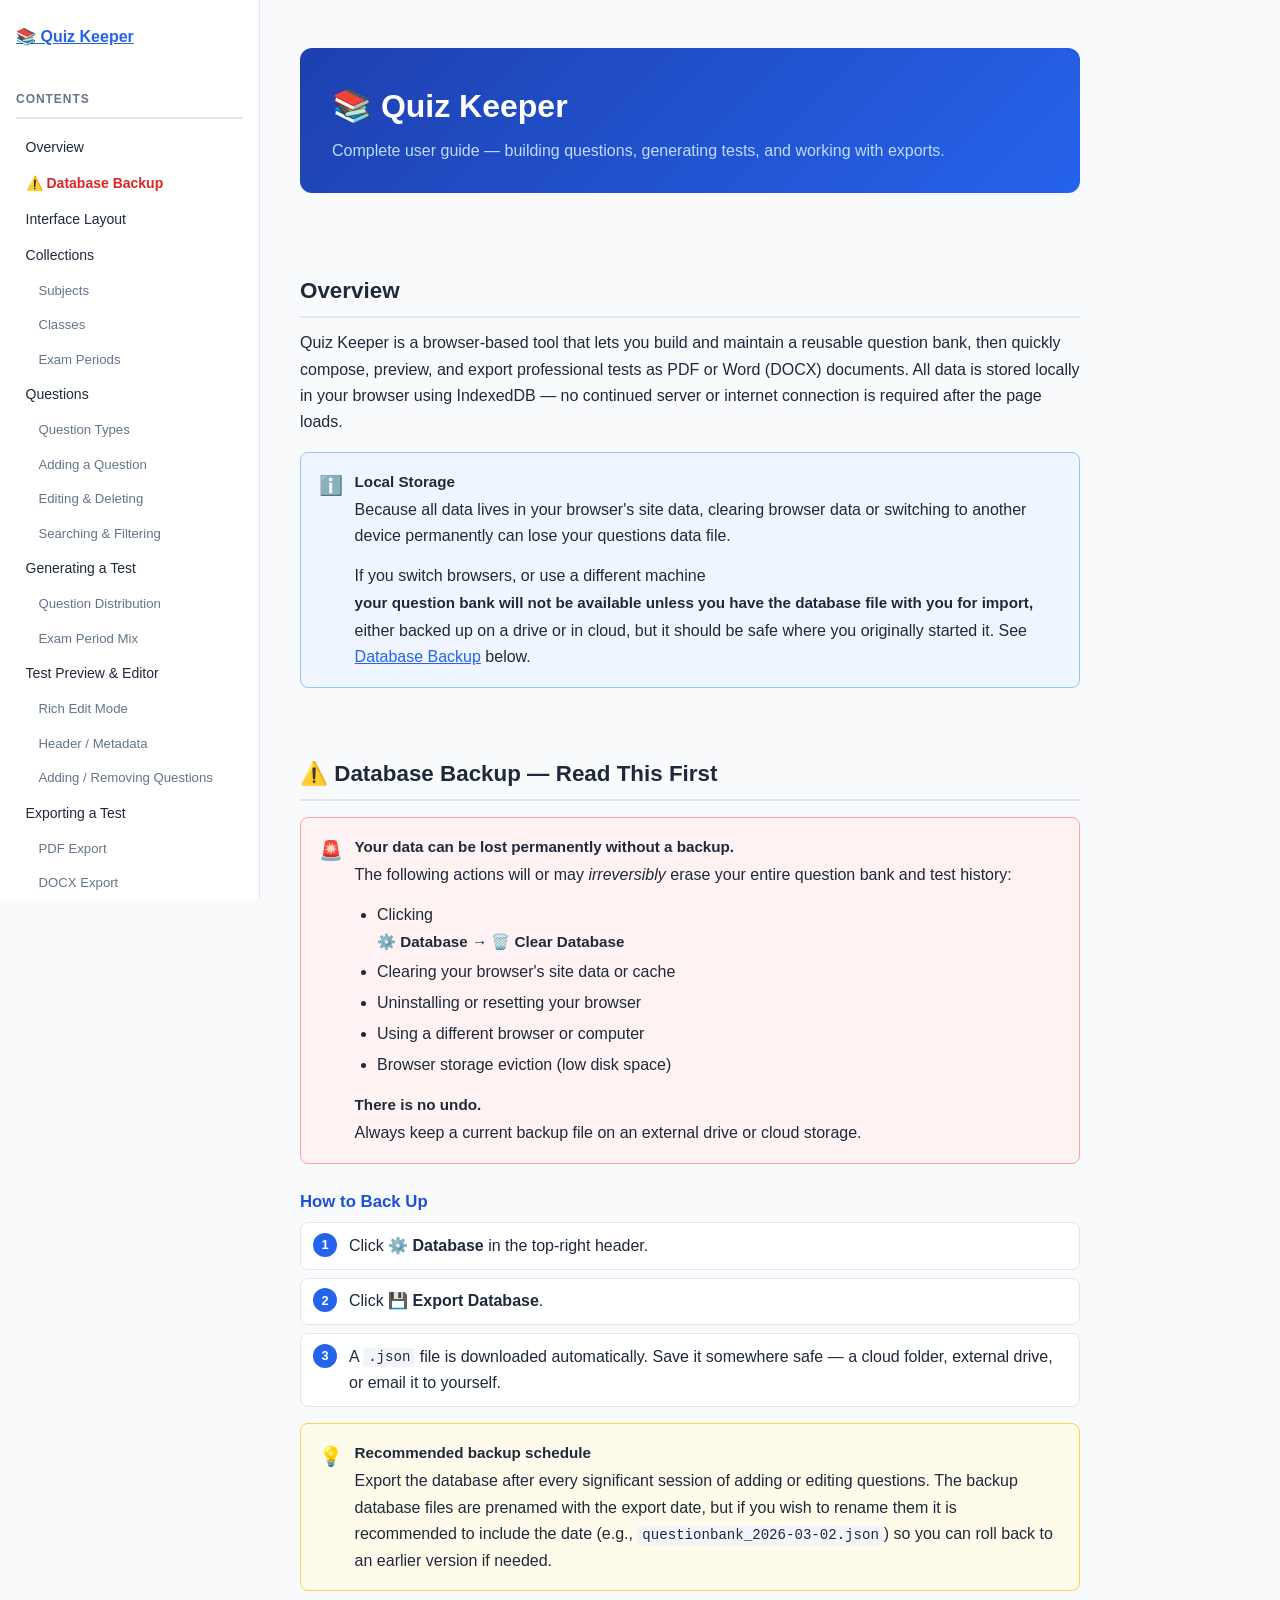
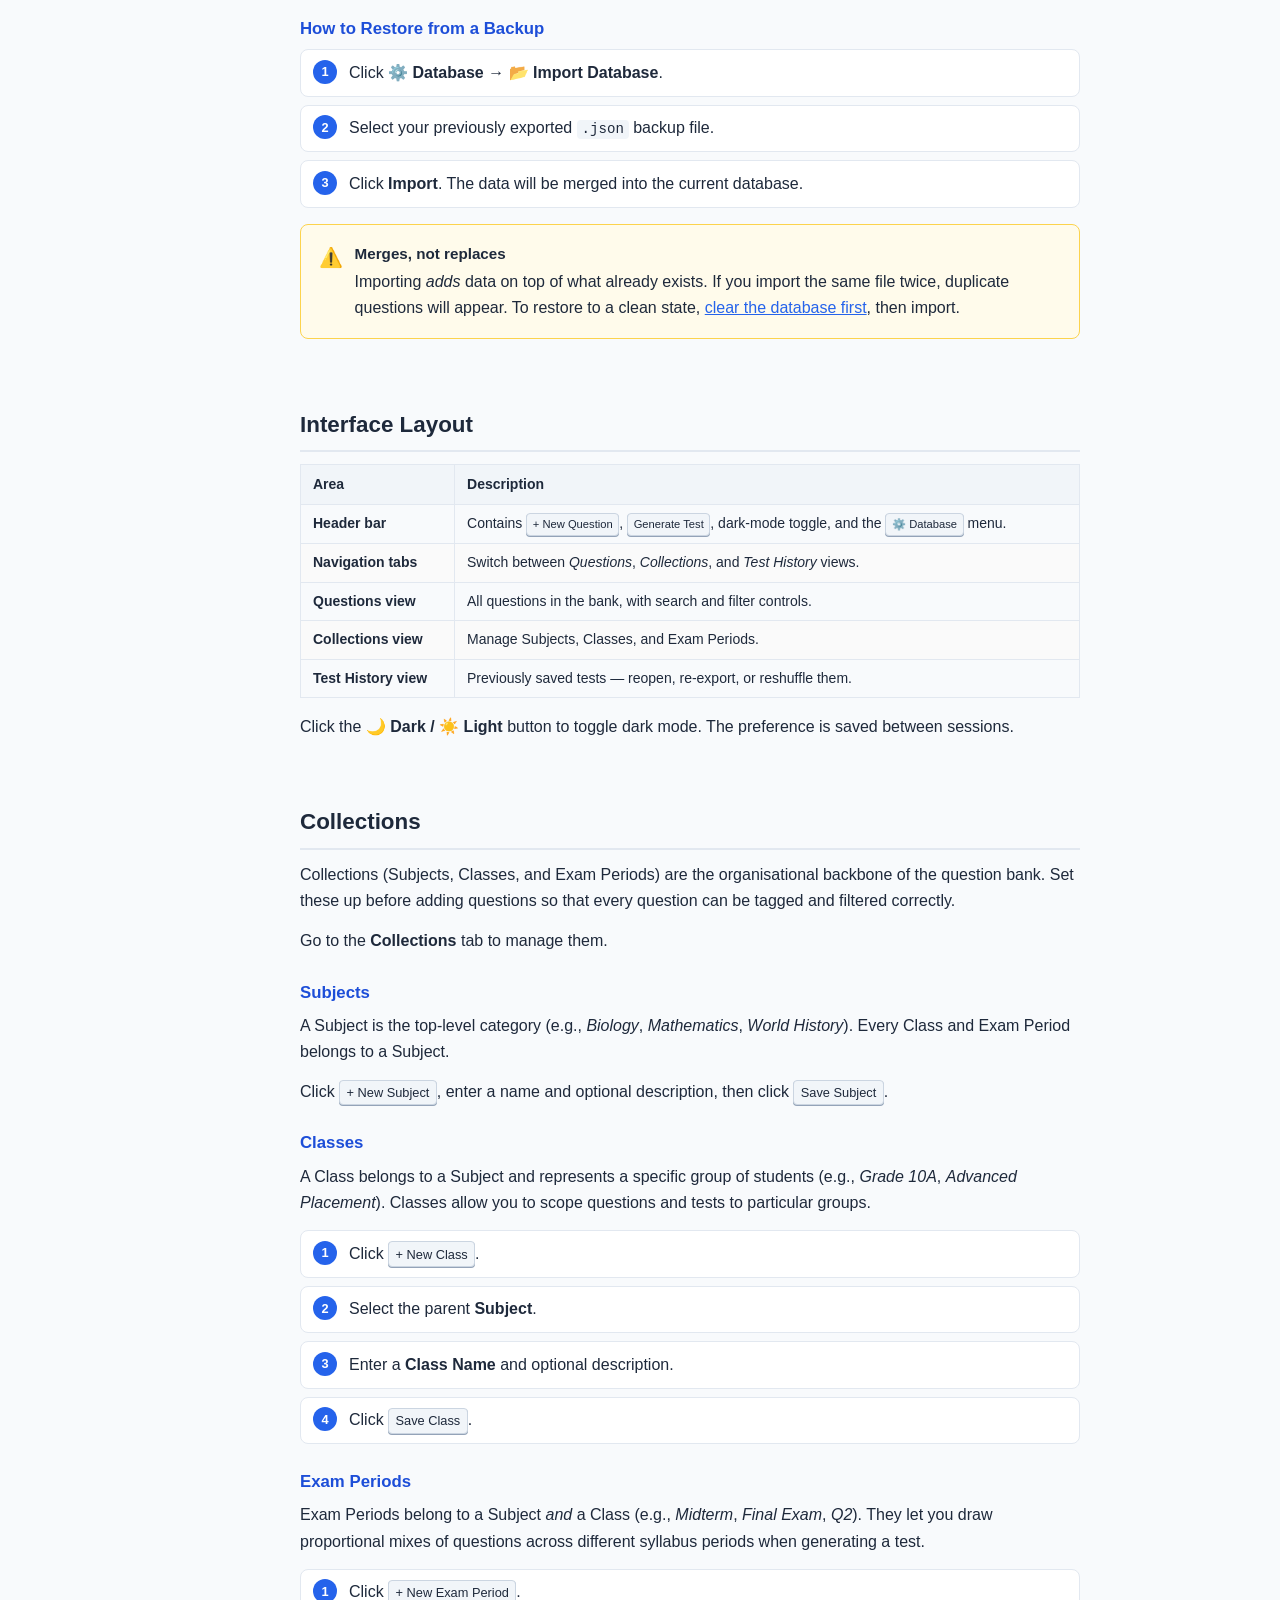
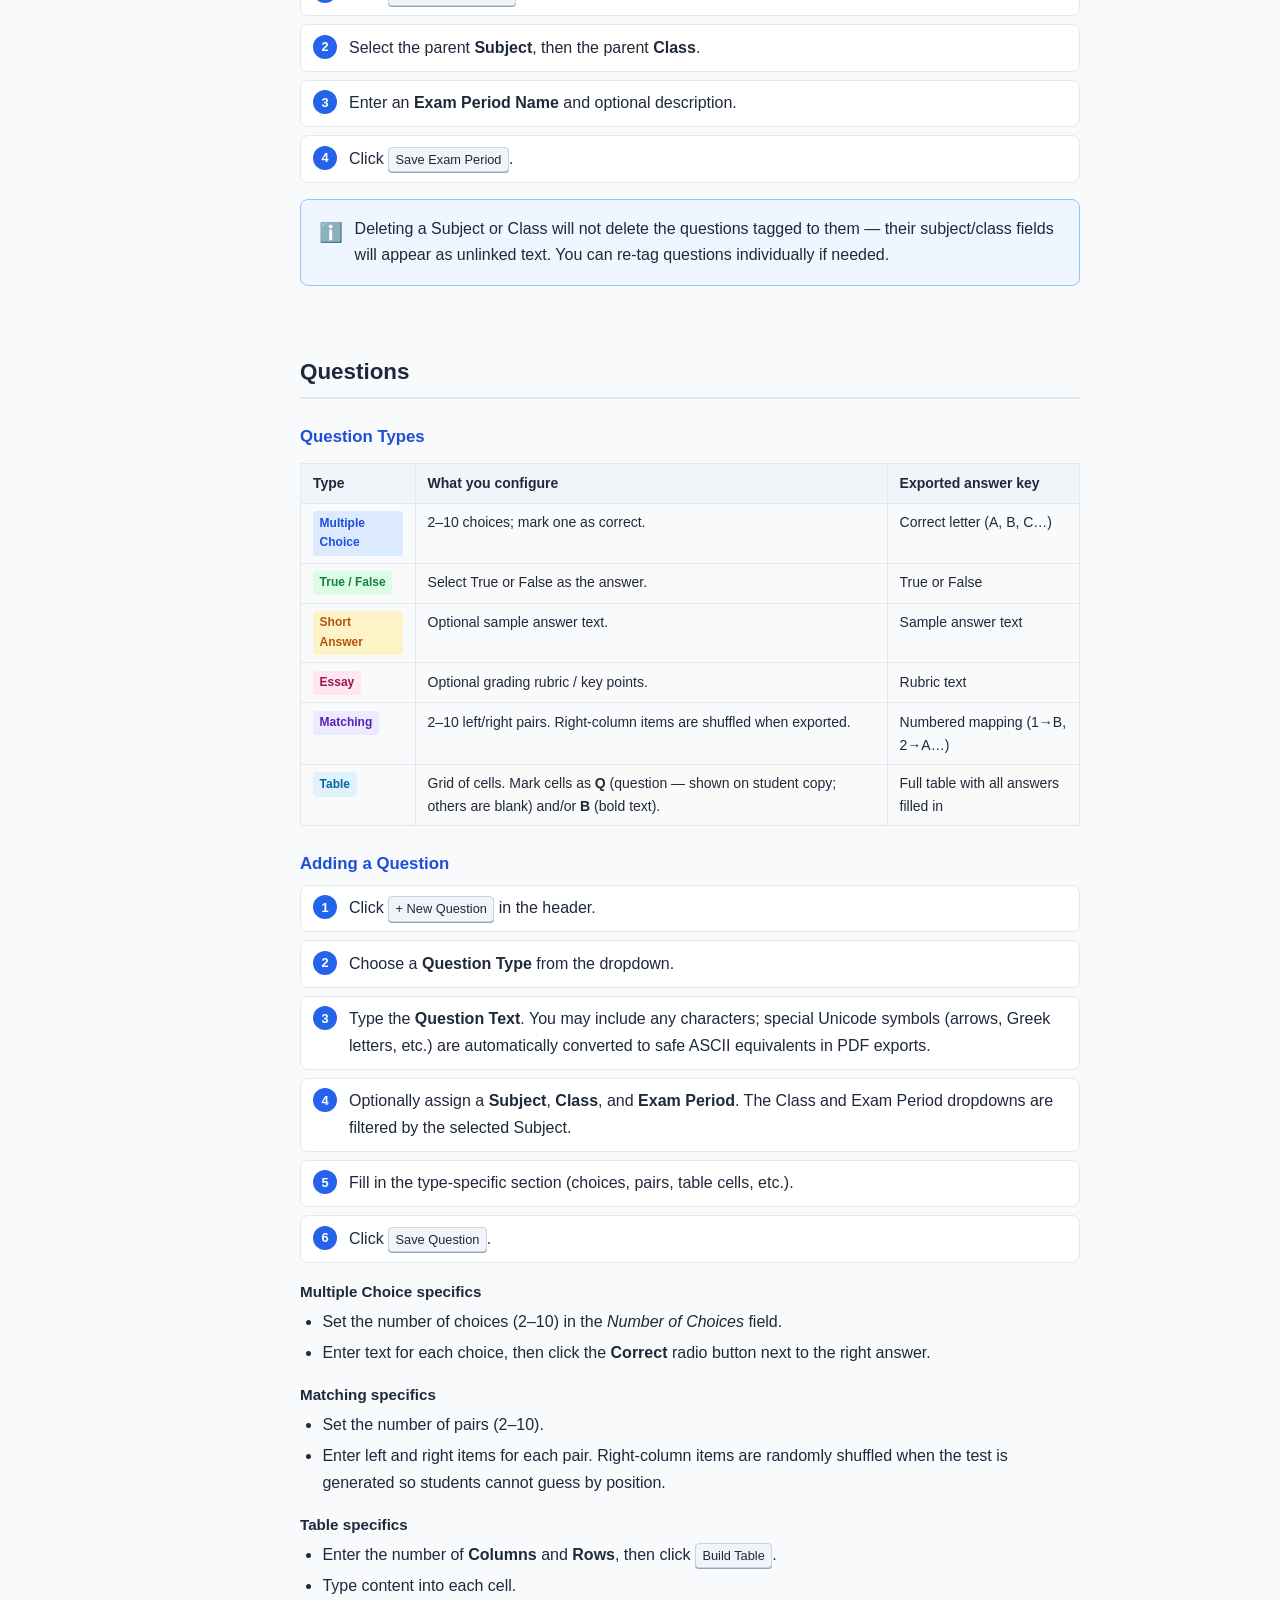
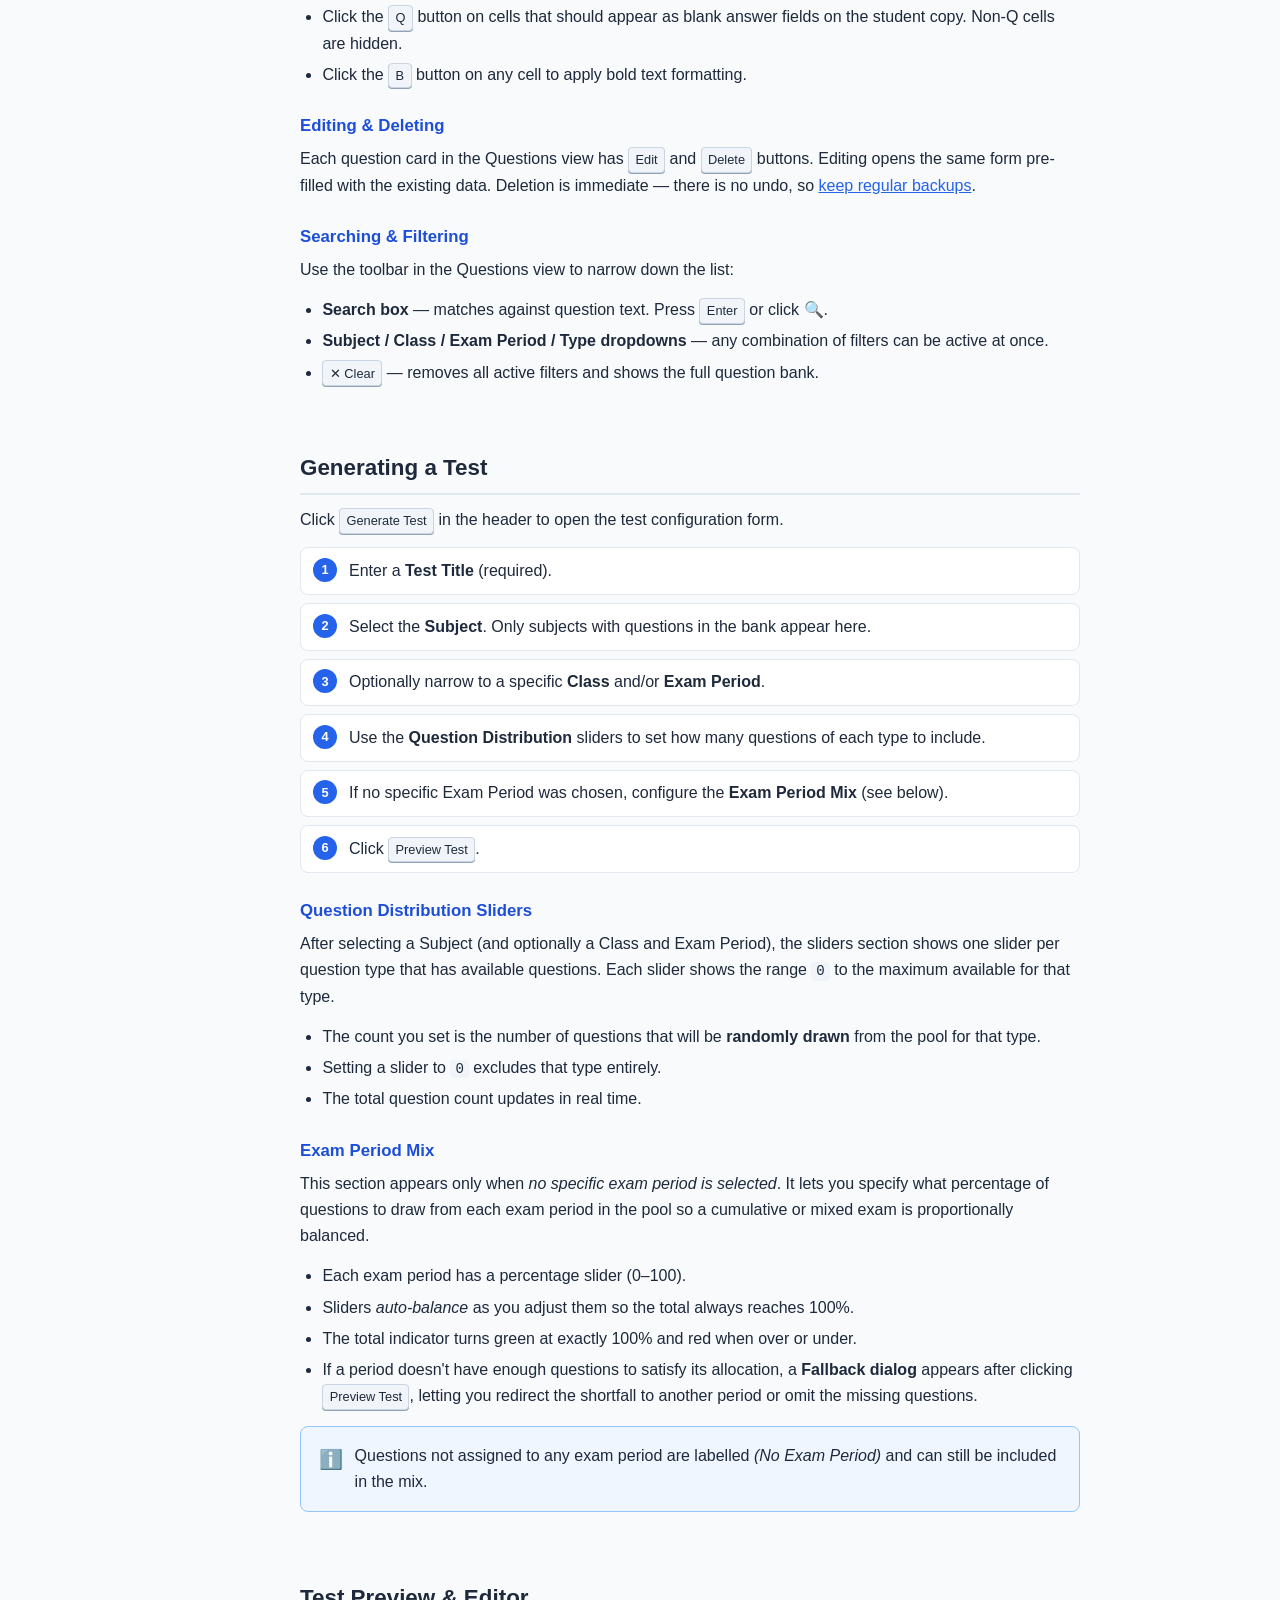
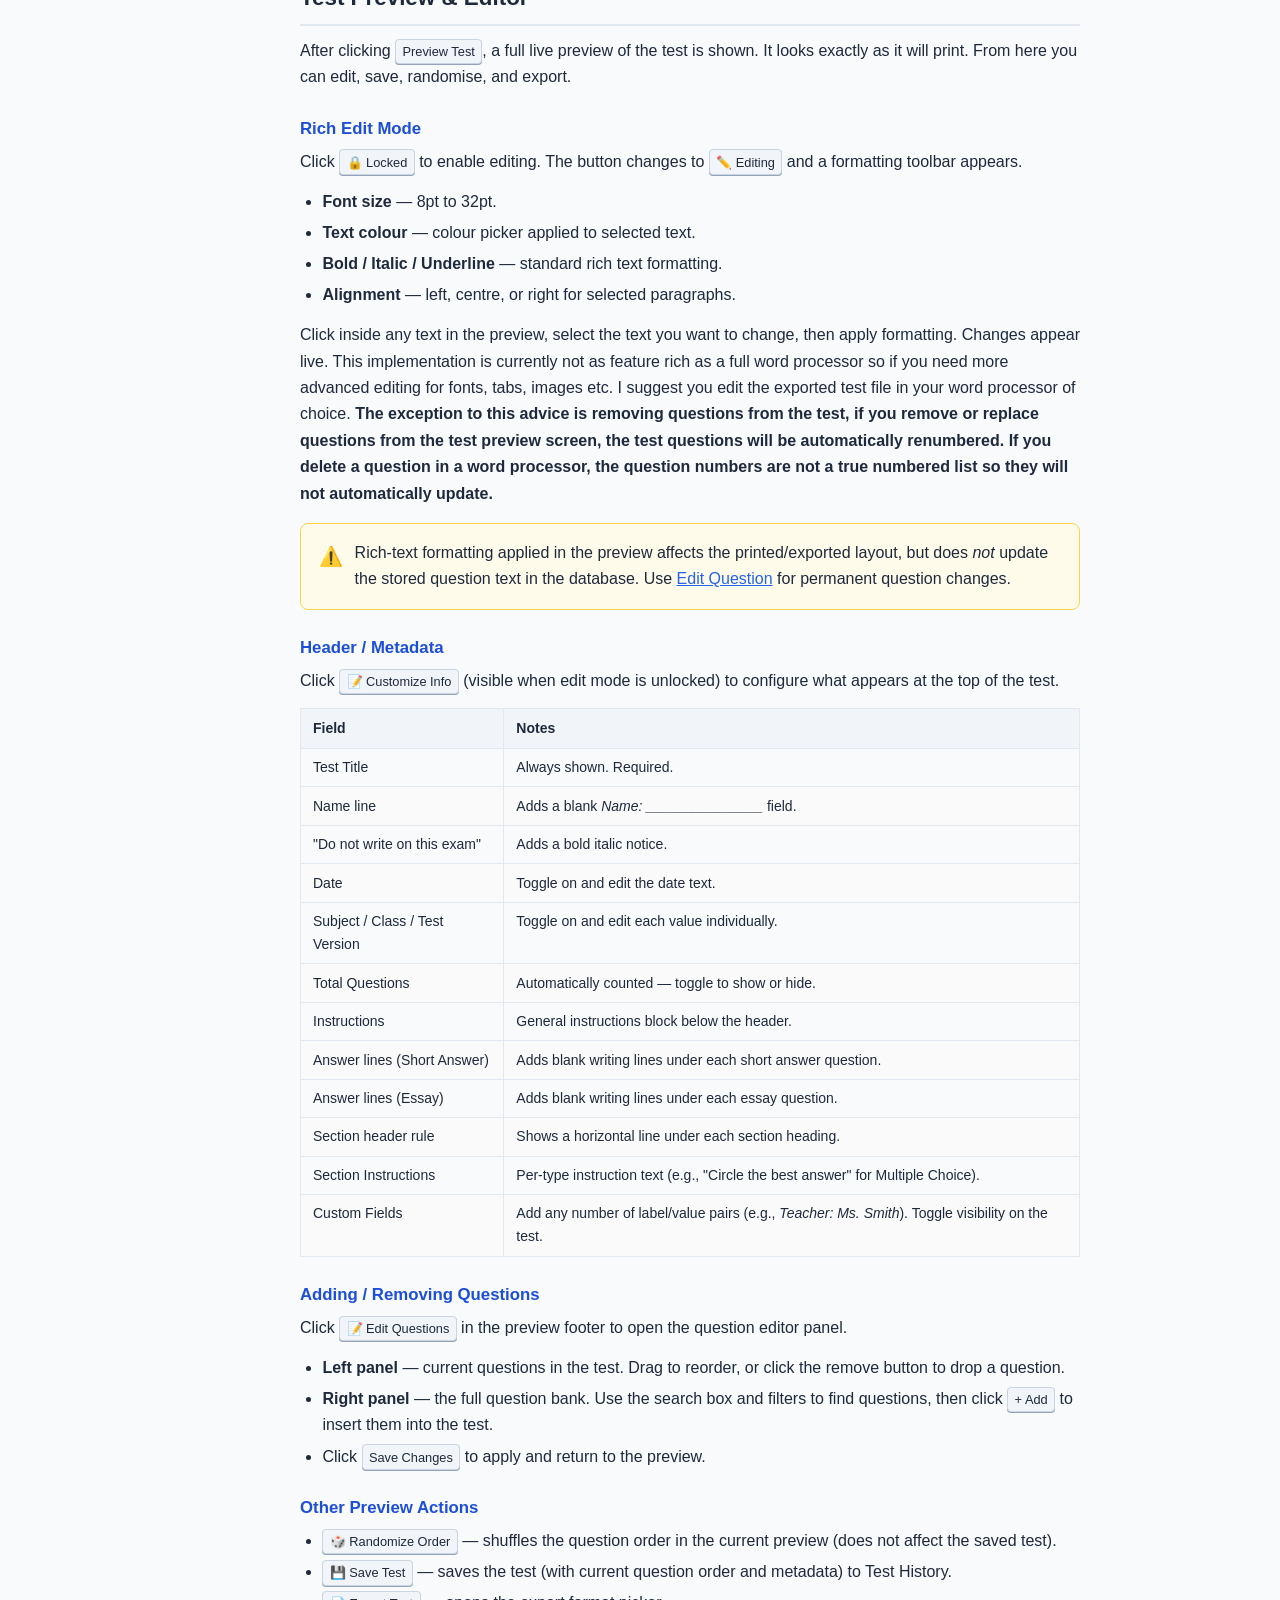
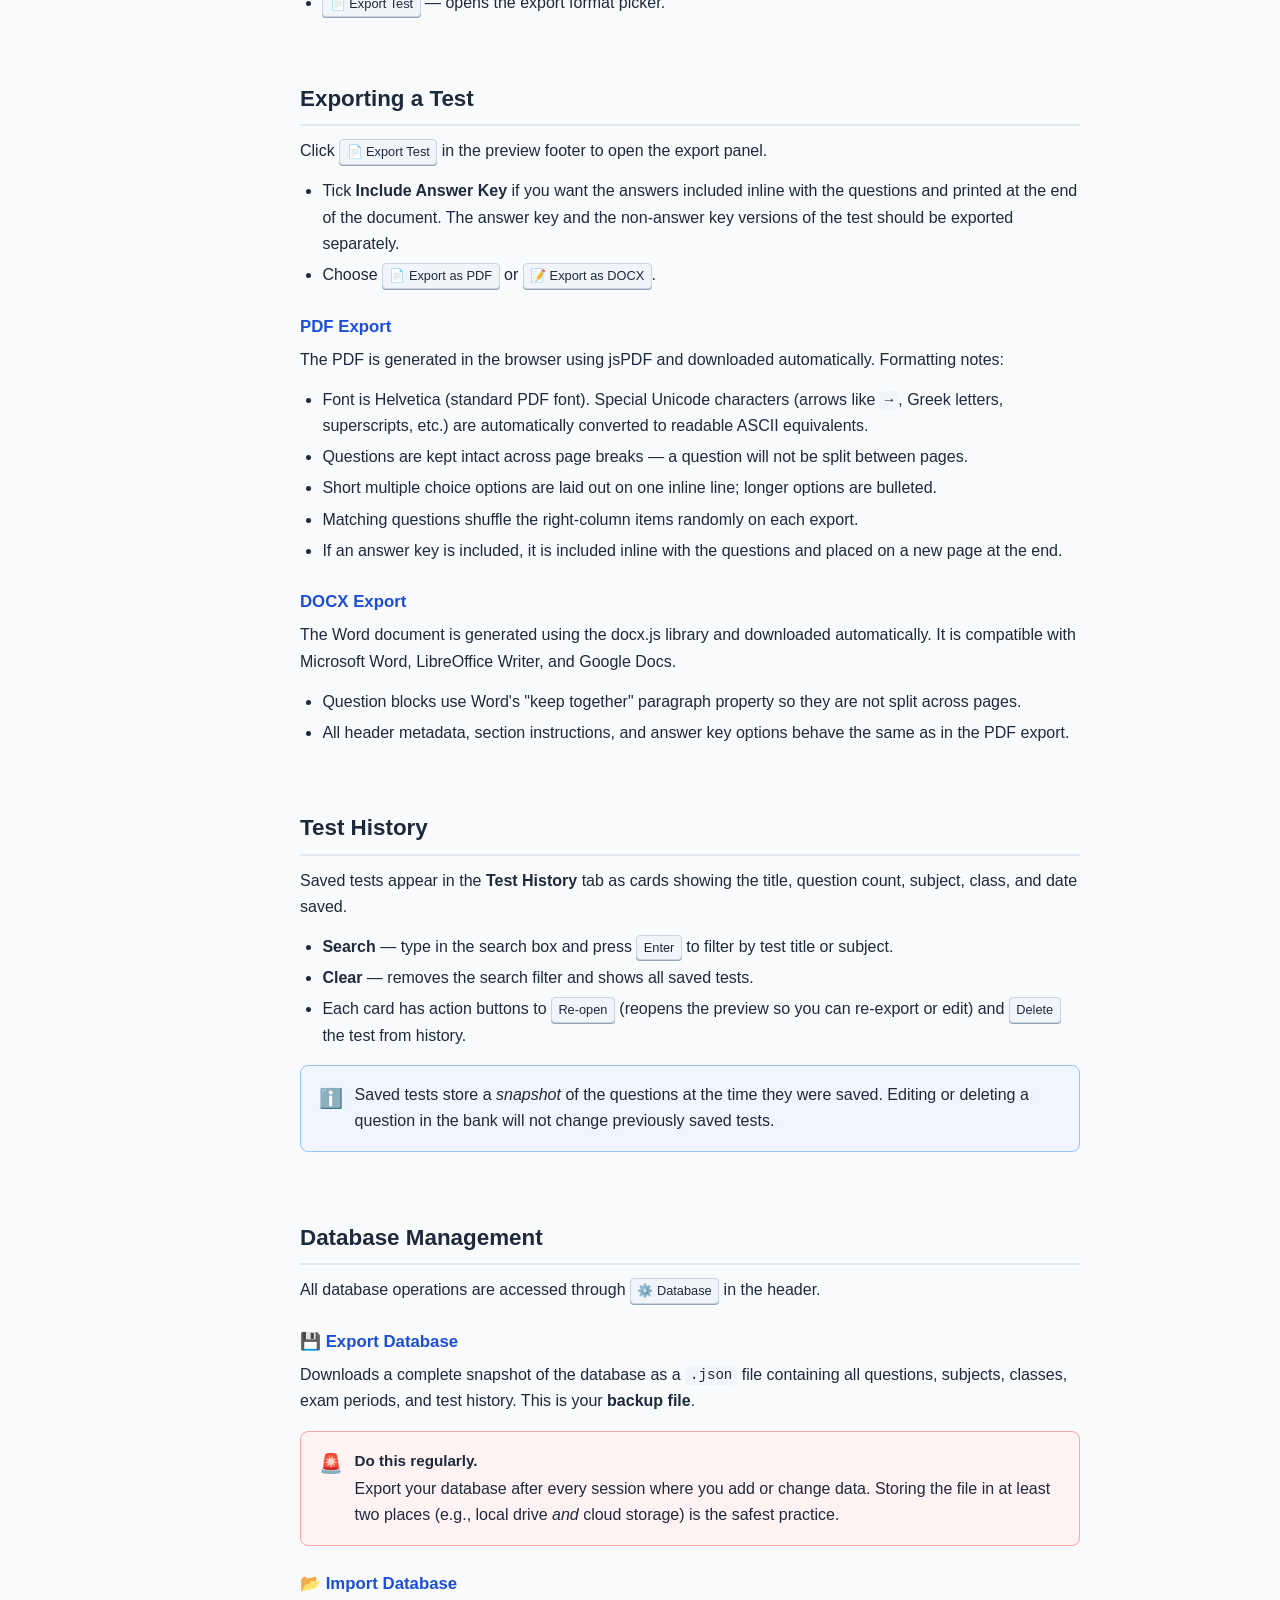
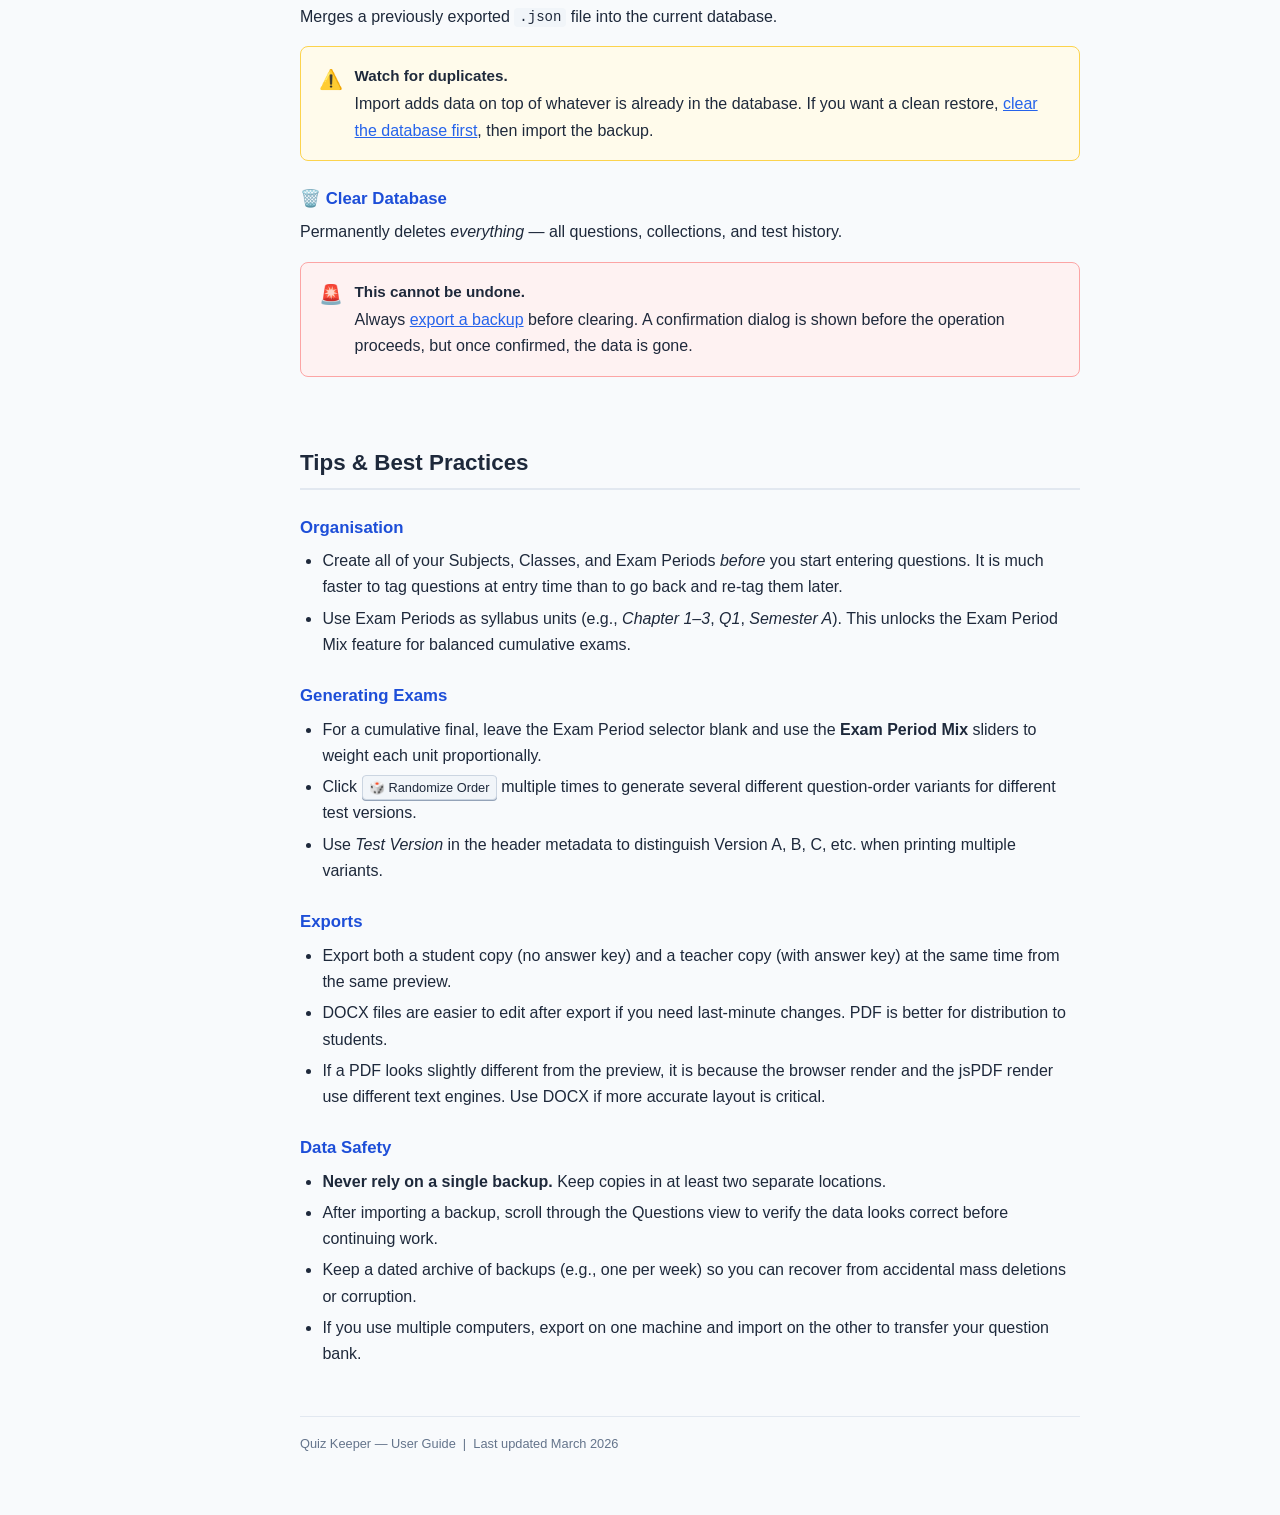
==== help.html @ d8fba8ab "Initial commit, added all project files." ====
<!--     This file is part of Quiz Keeper, a test generation and question bank tool. (C) 2026 by Mark Bryant.

    Quiz Keeper is free software: you can redistribute it and/or modify it under the terms of the GNU General Public License as published by the Free Software Foundation, either version 3 of the License, or (at your option) any later version.

    Quiz Keeper is distributed in the hope that it will be useful, but WITHOUT ANY WARRANTY; without even the implied warranty of MERCHANTABILITY or FITNESS FOR A PARTICULAR PURPOSE. See the GNU General Public License for more details.

    You should have received a copy of the GNU General Public License along with Quiz Keeper. If not, see <https://www.gnu.org/licenses/>. -->
<!DOCTYPE html>
<html lang="en">
<head>
    <meta charset="UTF-8">
    <meta name="viewport" content="width=device-width, initial-scale=1.0">
    <title>Quiz Keeper – User Guide</title>
    <style>
        :root {
            --primary: #2563eb;
            --primary-dark: #1d4ed8;
            --danger: #dc2626;
            --danger-bg: #fef2f2;
            --danger-border: #fca5a5;
            --warning: #d97706;
            --warning-bg: #fffbeb;
            --warning-border: #fcd34d;
            --success: #16a34a;
            --success-bg: #f0fdf4;
            --success-border: #86efac;
            --body-bg: #f8fafc;
            --surface: #ffffff;
            --border: #e2e8f0;
            --text: #1e293b;
            --text-muted: #64748b;
            --code-bg: #f1f5f9;
            --sidebar-width: 260px;
        }

        * { box-sizing: border-box; margin: 0; padding: 0; }

        body {
            font-family: -apple-system, BlinkMacSystemFont, 'Segoe UI', Roboto, sans-serif;
            background: var(--body-bg);
            color: var(--text);
            line-height: 1.65;
            display: flex;
        }

        /* ── Sidebar ── */
        #sidebar {
            position: fixed;
            top: 0; left: 0;
            width: var(--sidebar-width);
            height: 100vh;
            overflow-y: auto;
            background: var(--surface);
            border-right: 1px solid var(--border);
            padding: 1.5rem 1rem;
            z-index: 100;
        }

        #sidebar h2 {
            font-size: 0.75rem;
            font-weight: 700;
            text-transform: uppercase;
            letter-spacing: 0.08em;
            color: var(--text-muted);
            margin-bottom: 0.75rem;
        }

        #sidebar nav a {
            display: block;
            padding: 0.35rem 0.6rem;
            border-radius: 6px;
            color: var(--text);
            text-decoration: none;
            font-size: 0.875rem;
            margin-bottom: 0.1rem;
            transition: background 0.15s;
        }

        #sidebar nav a:hover { background: var(--body-bg); }

        #sidebar nav a.sub {
            padding-left: 1.4rem;
            color: var(--text-muted);
            font-size: 0.825rem;
        }

        #sidebar .brand {
            font-size: 1rem;
            font-weight: 700;
            color: var(--primary);
            margin-bottom: 1.5rem;
            display: block;
        }

        /* ── Main ── */
        #main {
            margin-left: var(--sidebar-width);
            flex: 1;
            max-width: 860px;
            padding: 3rem 2.5rem;
        }

        /* ── Typography ── */
        h1 { font-size: 2rem; font-weight: 800; margin-bottom: 0.5rem; color: var(--text); }
        h2 { font-size: 1.4rem; font-weight: 700; margin: 2.5rem 0 0.75rem; color: var(--text); border-bottom: 2px solid var(--border); padding-bottom: 0.4rem; }
        h3 { font-size: 1.05rem; font-weight: 700; margin: 1.5rem 0 0.4rem; color: var(--primary-dark); }
        h4 { font-size: 0.95rem; font-weight: 700; margin: 1rem 0 0.3rem; color: var(--text); }
        p  { margin-bottom: 0.85rem; }
        ul, ol { padding-left: 1.4rem; margin-bottom: 0.85rem; }
        li { margin-bottom: 0.3rem; }
        a  { color: var(--primary); }

        code {
            font-family: 'Cascadia Code', 'Fira Code', monospace;
            background: var(--code-bg);
            padding: 0.1em 0.35em;
            border-radius: 4px;
            font-size: 0.88em;
        }

        kbd {
            display: inline-block;
            padding: 0.1em 0.5em;
            font-size: 0.8em;
            border: 1px solid #cbd5e1;
            border-radius: 4px;
            background: #f1f5f9;
            box-shadow: 0 1px 0 #94a3b8;
            font-family: inherit;
        }

        /* ── Callouts ── */
        .callout {
            display: flex;
            gap: 0.75rem;
            border-radius: 8px;
            padding: 1rem 1.1rem;
            margin: 1rem 0 1.25rem;
            border: 1px solid;
        }
        .callout .icon { font-size: 1.2rem; flex-shrink: 0; margin-top: 0.05rem; }
        .callout.danger  { background: var(--danger-bg);  border-color: var(--danger-border);  }
        .callout.warning { background: var(--warning-bg); border-color: var(--warning-border); }
        .callout.success { background: var(--success-bg); border-color: var(--success-border); }
        .callout.info    { background: #eff6ff; border-color: #93c5fd; }
        .callout.danger  .icon { color: var(--danger);  }
        .callout.warning .icon { color: var(--warning); }
        .callout.success .icon { color: var(--success); }
        .callout.info    .icon { color: var(--primary); }
        .callout-body { flex: 1; }
        .callout-body p:last-child { margin-bottom: 0; }
        .callout strong { display: block; margin-bottom: 0.2rem; font-size: 0.95rem; }

        /* ── Steps ── */
        .steps { counter-reset: step; padding-left: 0; list-style: none; }
        .steps li {
            counter-increment: step;
            position: relative;
            padding: 0.6rem 0.6rem 0.6rem 3rem;
            margin-bottom: 0.5rem;
            background: var(--surface);
            border: 1px solid var(--border);
            border-radius: 8px;
        }
        .steps li::before {
            content: counter(step);
            position: absolute;
            left: 0.75rem;
            top: 0.6rem;
            width: 1.5rem;
            height: 1.5rem;
            background: var(--primary);
            color: #fff;
            border-radius: 50%;
            font-size: 0.8rem;
            font-weight: 700;
            display: flex;
            align-items: center;
            justify-content: center;
        }

        /* ── Table ── */
        table { width: 100%; border-collapse: collapse; margin: 0.75rem 0 1rem; font-size: 0.875rem; }
        th { background: var(--code-bg); font-weight: 700; text-align: left; padding: 0.5rem 0.75rem; border: 1px solid var(--border); }
        td { padding: 0.45rem 0.75rem; border: 1px solid var(--border); vertical-align: top; }
        tr:nth-child(even) td { background: #fafafa; }

        /* ── Section divider ── */
        section { padding-top: 0.5rem; margin-bottom: 1rem; }

        /* ── Hero ── */
        .hero {
            background: linear-gradient(135deg, #1e40af 0%, #2563eb 100%);
            color: #fff;
            border-radius: 12px;
            padding: 2rem 2rem 1.75rem;
            margin-bottom: 2rem;
        }
        .hero h1 { color: #fff; margin-bottom: 0.35rem; }
        .hero p  { color: #bfdbfe; margin-bottom: 0; font-size: 1rem; }

        /* ── Badge ── */
        .badge {
            display: inline-block;
            padding: 0.2em 0.55em;
            border-radius: 4px;
            font-size: 0.75rem;
            font-weight: 700;
            vertical-align: middle;
        }
        .badge-mc    { background: #dbeafe; color: #1d4ed8; }
        .badge-tf    { background: #dcfce7; color: #15803d; }
        .badge-sa    { background: #fef3c7; color: #b45309; }
        .badge-essay { background: #fce7f3; color: #9d174d; }
        .badge-match { background: #ede9fe; color: #5b21b6; }
        .badge-table { background: #e0f2fe; color: #0369a1; }

        /* ── Responsive ── */
        @media (max-width: 700px) {
            #sidebar { display: none; }
            #main { margin-left: 0; padding: 1.5rem 1rem; }
        }
    </style>
</head>
<body>

<!-- ═══════════════════════════════ SIDEBAR ═══════════════════════════════ -->
<aside id="sidebar">
    <a href="#top" class="brand">📚 Quiz Keeper</a>
    <h2>Contents</h2>
    <nav>
        <a href="#overview">Overview</a>
        <a href="#backup" style="color:var(--danger);font-weight:700;">⚠️ Database Backup</a>
        <a href="#interface">Interface Layout</a>
        <a href="#collections">Collections</a>
        <a class="sub" href="#subjects">Subjects</a>
        <a class="sub" href="#classes">Classes</a>
        <a class="sub" href="#exam-periods">Exam Periods</a>
        <a href="#questions">Questions</a>
        <a class="sub" href="#question-types">Question Types</a>
        <a class="sub" href="#adding-questions">Adding a Question</a>
        <a class="sub" href="#editing-questions">Editing &amp; Deleting</a>
        <a class="sub" href="#filtering-questions">Searching &amp; Filtering</a>
        <a href="#generate">Generating a Test</a>
        <a class="sub" href="#question-distribution">Question Distribution</a>
        <a class="sub" href="#exam-period-mix">Exam Period Mix</a>
        <a href="#preview">Test Preview &amp; Editor</a>
        <a class="sub" href="#edit-mode">Rich Edit Mode</a>
        <a class="sub" href="#metadata">Header / Metadata</a>
        <a class="sub" href="#edit-questions">Adding / Removing Questions</a>
        <a href="#export">Exporting a Test</a>
        <a class="sub" href="#pdf-export">PDF Export</a>
        <a class="sub" href="#docx-export">DOCX Export</a>
        <a href="#history">Test History</a>
        <a href="#database">Database Management</a>
        <a class="sub" href="#export-db">Export Database</a>
        <a class="sub" href="#import-db">Import Database</a>
        <a class="sub" href="#clear-db">Clear Database</a>
        <a href="#tips">Tips &amp; Best Practices</a>
    </nav>
</aside>

<!-- ═══════════════════════════════ MAIN ════════════════════════════════ -->
<main id="main">

    <div id="top" class="hero">
        <h1>📚 Quiz Keeper</h1>
        <p>Complete user guide — building questions, generating tests, and working with exports.</p>
    </div>

    <!-- ───────────────────────── OVERVIEW ───────────────────────── -->
    <section id="overview">
        <h2>Overview</h2>
        <p>Quiz Keeper is a browser-based tool that lets you build and maintain a reusable question bank, then quickly compose, preview, and export professional tests as PDF or Word (DOCX) documents. All data is stored locally in your browser using IndexedDB — no continued server or internet connection is required after the page loads.</p>

        <div class="callout info">
            <div class="icon">ℹ️</div>
            <div class="callout-body">
                <strong>Local Storage</strong>
                <p>Because all data lives in your browser's site data, clearing browser data or switching to another device permanently can lose your questions data file.</p> <p>If you switch browsers, or use a different machine <strong>your question bank will not be available unless you have the database file with you for import,</strong> either backed up on a drive or in cloud, but it should be safe where you originally started it. See <a href="#backup">Database Backup</a> below.</p>
            </div>
        </div>
    </section>

    <!-- ───────────────────────── BACKUP ───────────────────────── -->
    <section id="backup">
        <h2>⚠️ Database Backup — Read This First</h2>

        <div class="callout danger">
            <div class="icon">🚨</div>
            <div class="callout-body">
                <strong>Your data can be lost permanently without a backup.</strong>
                <p>The following actions will or may <em>irreversibly</em> erase your entire question bank and test history:</p>
                <ul>
                    <li>Clicking <strong>⚙️ Database → 🗑️ Clear Database</strong></li>
                    <li>Clearing your browser's site data or cache</li>
                    <li>Uninstalling or resetting your browser</li>
                    <li>Using a different browser or computer</li>
                    <li>Browser storage eviction (low disk space)</li>
                </ul>
                <p style="margin-top:0.5rem;"><strong>There is no undo.</strong> Always keep a current backup file on an external drive or cloud storage.</p>
            </div>
        </div>

        <h3>How to Back Up</h3>
        <ol class="steps">
            <li>Click <strong>⚙️ Database</strong> in the top-right header.</li>
            <li>Click <strong>💾 Export Database</strong>.</li>
            <li>A <code>.json</code> file is downloaded automatically. Save it somewhere safe — a cloud folder, external drive, or email it to yourself.</li>
        </ol>

        <div class="callout warning">
            <div class="icon">💡</div>
            <div class="callout-body">
                <strong>Recommended backup schedule</strong>
                <p>Export the database after every significant session of adding or editing questions. The backup database files are prenamed with the export date, but if you wish to rename them it is recommended to include the date (e.g., <code>questionbank_2026-03-02.json</code>) so you can roll back to an earlier version if needed.</p>
            </div>
        </div>

        <h3>How to Restore from a Backup</h3>
        <ol class="steps">
            <li>Click <strong>⚙️ Database → 📂 Import Database</strong>.</li>
            <li>Select your previously exported <code>.json</code> backup file.</li>
            <li>Click <strong>Import</strong>. The data will be merged into the current database.</li>
        </ol>

        <div class="callout warning">
            <div class="icon">⚠️</div>
            <div class="callout-body">
                <strong>Merges, not replaces</strong>
                <p>Importing <em>adds</em> data on top of what already exists. If you import the same file twice, duplicate questions will appear. To restore to a clean state, <a href="#clear-db">clear the database first</a>, then import.</p>
            </div>
        </div>
    </section>

    <!-- ───────────────────────── INTERFACE ───────────────────────── -->
    <section id="interface">
        <h2>Interface Layout</h2>

        <table>
            <thead><tr><th>Area</th><th>Description</th></tr></thead>
            <tbody>
                <tr><td><strong>Header bar</strong></td><td>Contains <kbd>+ New Question</kbd>, <kbd>Generate Test</kbd>, dark-mode toggle, and the <kbd>⚙️ Database</kbd> menu.</td></tr>
                <tr><td><strong>Navigation tabs</strong></td><td>Switch between <em>Questions</em>, <em>Collections</em>, and <em>Test History</em> views.</td></tr>
                <tr><td><strong>Questions view</strong></td><td>All questions in the bank, with search and filter controls.</td></tr>
                <tr><td><strong>Collections view</strong></td><td>Manage Subjects, Classes, and Exam Periods.</td></tr>
                <tr><td><strong>Test History view</strong></td><td>Previously saved tests — reopen, re-export, or reshuffle them.</td></tr>
            </tbody>
        </table>

        <p>Click the <strong>🌙 Dark / ☀️ Light</strong> button to toggle dark mode. The preference is saved between sessions.</p>
    </section>

    <!-- ───────────────────────── COLLECTIONS ───────────────────────── -->
    <section id="collections">
        <h2>Collections</h2>
        <p>Collections (Subjects, Classes, and Exam Periods) are the organisational backbone of the question bank. Set these up before adding questions so that every question can be tagged and filtered correctly.</p>

        <p>Go to the <strong>Collections</strong> tab to manage them.</p>

        <h3 id="subjects">Subjects</h3>
        <p>A Subject is the top-level category (e.g., <em>Biology</em>, <em>Mathematics</em>, <em>World History</em>). Every Class and Exam Period belongs to a Subject.</p>
        <p>Click <kbd>+ New Subject</kbd>, enter a name and optional description, then click <kbd>Save Subject</kbd>.</p>

        <h3 id="classes">Classes</h3>
        <p>A Class belongs to a Subject and represents a specific group of students (e.g., <em>Grade 10A</em>, <em>Advanced Placement</em>). Classes allow you to scope questions and tests to particular groups.</p>
        <ol class="steps">
            <li>Click <kbd>+ New Class</kbd>.</li>
            <li>Select the parent <strong>Subject</strong>.</li>
            <li>Enter a <strong>Class Name</strong> and optional description.</li>
            <li>Click <kbd>Save Class</kbd>.</li>
        </ol>

        <h3 id="exam-periods">Exam Periods</h3>
        <p>Exam Periods belong to a Subject <em>and</em> a Class (e.g., <em>Midterm</em>, <em>Final Exam</em>, <em>Q2</em>). They let you draw proportional mixes of questions across different syllabus periods when generating a test.</p>
        <ol class="steps">
            <li>Click <kbd>+ New Exam Period</kbd>.</li>
            <li>Select the parent <strong>Subject</strong>, then the parent <strong>Class</strong>.</li>
            <li>Enter an <strong>Exam Period Name</strong> and optional description.</li>
            <li>Click <kbd>Save Exam Period</kbd>.</li>
        </ol>

        <div class="callout info">
            <div class="icon">ℹ️</div>
            <div class="callout-body">
                <p>Deleting a Subject or Class will not delete the questions tagged to them — their subject/class fields will appear as unlinked text. You can re-tag questions individually if needed.</p>
            </div>
        </div>
    </section>

    <!-- ───────────────────────── QUESTIONS ───────────────────────── -->
    <section id="questions">
        <h2>Questions</h2>

        <h3 id="question-types">Question Types</h3>
        <table>
            <thead><tr><th>Type</th><th>What you configure</th><th>Exported answer key</th></tr></thead>
            <tbody>
                <tr>
                    <td><span class="badge badge-mc">Multiple Choice</span></td>
                    <td>2–10 choices; mark one as correct.</td>
                    <td>Correct letter (A, B, C…)</td>
                </tr>
                <tr>
                    <td><span class="badge badge-tf">True / False</span></td>
                    <td>Select True or False as the answer.</td>
                    <td>True or False</td>
                </tr>
                <tr>
                    <td><span class="badge badge-sa">Short Answer</span></td>
                    <td>Optional sample answer text.</td>
                    <td>Sample answer text</td>
                </tr>
                <tr>
                    <td><span class="badge badge-essay">Essay</span></td>
                    <td>Optional grading rubric / key points.</td>
                    <td>Rubric text</td>
                </tr>
                <tr>
                    <td><span class="badge badge-match">Matching</span></td>
                    <td>2–10 left/right pairs. Right-column items are shuffled when exported.</td>
                    <td>Numbered mapping (1→B, 2→A…)</td>
                </tr>
                <tr>
                    <td><span class="badge badge-table">Table</span></td>
                    <td>Grid of cells. Mark cells as <strong>Q</strong> (question — shown on student copy; others are blank) and/or <strong>B</strong> (bold text).</td>
                    <td>Full table with all answers filled in</td>
                </tr>
            </tbody>
        </table>

        <h3 id="adding-questions">Adding a Question</h3>
        <ol class="steps">
            <li>Click <kbd>+ New Question</kbd> in the header.</li>
            <li>Choose a <strong>Question Type</strong> from the dropdown.</li>
            <li>Type the <strong>Question Text</strong>. You may include any characters; special Unicode symbols (arrows, Greek letters, etc.) are automatically converted to safe ASCII equivalents in PDF exports.</li>
            <li>Optionally assign a <strong>Subject</strong>, <strong>Class</strong>, and <strong>Exam Period</strong>. The Class and Exam Period dropdowns are filtered by the selected Subject.</li>
            <li>Fill in the type-specific section (choices, pairs, table cells, etc.).</li>
            <li>Click <kbd>Save Question</kbd>.</li>
        </ol>

        <h4>Multiple Choice specifics</h4>
        <ul>
            <li>Set the number of choices (2–10) in the <em>Number of Choices</em> field.</li>
            <li>Enter text for each choice, then click the <strong>Correct</strong> radio button next to the right answer.</li>
        </ul>

        <h4>Matching specifics</h4>
        <ul>
            <li>Set the number of pairs (2–10).</li>
            <li>Enter left and right items for each pair. Right-column items are randomly shuffled when the test is generated so students cannot guess by position.</li>
        </ul>

        <h4>Table specifics</h4>
        <ul>
            <li>Enter the number of <strong>Columns</strong> and <strong>Rows</strong>, then click <kbd>Build Table</kbd>.</li>
            <li>Type content into each cell.</li>
            <li>Click the <kbd>Q</kbd> button on cells that should appear as blank answer fields on the student copy. Non-Q cells are hidden.</li>
            <li>Click the <kbd>B</kbd> button on any cell to apply bold text formatting.</li>
        </ul>

        <h3 id="editing-questions">Editing &amp; Deleting</h3>
        <p>Each question card in the Questions view has <kbd>Edit</kbd> and <kbd>Delete</kbd> buttons. Editing opens the same form pre-filled with the existing data. Deletion is immediate — there is no undo, so <a href="#backup">keep regular backups</a>.</p>

        <h3 id="filtering-questions">Searching &amp; Filtering</h3>
        <p>Use the toolbar in the Questions view to narrow down the list:</p>
        <ul>
            <li><strong>Search box</strong> — matches against question text. Press <kbd>Enter</kbd> or click 🔍.</li>
            <li><strong>Subject / Class / Exam Period / Type dropdowns</strong> — any combination of filters can be active at once.</li>
            <li><kbd>✕ Clear</kbd> — removes all active filters and shows the full question bank.</li>
        </ul>
    </section>

    <!-- ───────────────────────── GENERATE ───────────────────────── -->
    <section id="generate">
        <h2>Generating a Test</h2>
        <p>Click <kbd>Generate Test</kbd> in the header to open the test configuration form.</p>

        <ol class="steps">
            <li>Enter a <strong>Test Title</strong> (required).</li>
            <li>Select the <strong>Subject</strong>. Only subjects with questions in the bank appear here.</li>
            <li>Optionally narrow to a specific <strong>Class</strong> and/or <strong>Exam Period</strong>.</li>
            <li>Use the <strong>Question Distribution</strong> sliders to set how many questions of each type to include.</li>
            <li>If no specific Exam Period was chosen, configure the <strong>Exam Period Mix</strong> (see below).</li>
            <li>Click <kbd>Preview Test</kbd>.</li>
        </ol>

        <h3 id="question-distribution">Question Distribution Sliders</h3>
        <p>After selecting a Subject (and optionally a Class and Exam Period), the sliders section shows one slider per question type that has available questions. Each slider shows the range <code>0</code> to the maximum available for that type.</p>
        <ul>
            <li>The count you set is the number of questions that will be <strong>randomly drawn</strong> from the pool for that type.</li>
            <li>Setting a slider to <code>0</code> excludes that type entirely.</li>
            <li>The total question count updates in real time.</li>
        </ul>

        <h3 id="exam-period-mix">Exam Period Mix</h3>
        <p>This section appears only when <em>no specific exam period is selected</em>. It lets you specify what percentage of questions to draw from each exam period in the pool so a cumulative or mixed exam is proportionally balanced.</p>
        <ul>
            <li>Each exam period has a percentage slider (0–100).</li>
            <li>Sliders <em>auto-balance</em> as you adjust them so the total always reaches 100%.</li>
            <li>The total indicator turns green at exactly 100% and red when over or under.</li>
            <li>If a period doesn't have enough questions to satisfy its allocation, a <strong>Fallback dialog</strong> appears after clicking <kbd>Preview Test</kbd>, letting you redirect the shortfall to another period or omit the missing questions.</li>
        </ul>

        <div class="callout info">
            <div class="icon">ℹ️</div>
            <div class="callout-body">
                <p>Questions not assigned to any exam period are labelled <em>(No Exam Period)</em> and can still be included in the mix.</p>
            </div>
        </div>
    </section>

    <!-- ───────────────────────── PREVIEW ───────────────────────── -->
    <section id="preview">
        <h2>Test Preview &amp; Editor</h2>
        <p>After clicking <kbd>Preview Test</kbd>, a full live preview of the test is shown. It looks exactly as it will print. From here you can edit, save, randomise, and export.</p>

        <h3 id="edit-mode">Rich Edit Mode</h3>
        <p>Click <kbd>🔒 Locked</kbd> to enable editing. The button changes to <kbd>✏️ Editing</kbd> and a formatting toolbar appears.</p>
        <ul>
            <li><strong>Font size</strong> — 8pt to 32pt.</li>
            <li><strong>Text colour</strong> — colour picker applied to selected text.</li>
            <li><strong>Bold / Italic / Underline</strong> — standard rich text formatting.</li>
            <li><strong>Alignment</strong> — left, centre, or right for selected paragraphs.</li>
        </ul>
        <p>Click inside any text in the preview, select the text you want to change, then apply formatting. Changes appear live. This implementation is currently not as feature rich as a full word processor so if you need more advanced editing for fonts, tabs, images etc. I suggest you edit the exported test file in your word processor of choice. <strong>The exception to this advice is removing questions from the test, if you remove or replace questions from the test preview screen, the test questions will be automatically renumbered. If you delete a question in a word processor, the question numbers are not a true numbered list so they will not automatically update.</strong></p>

        <div class="callout warning">
            <div class="icon">⚠️</div>
            <div class="callout-body">
                <p>Rich-text formatting applied in the preview affects the printed/exported layout, but does <em>not</em> update the stored question text in the database. Use <a href="#editing-questions">Edit Question</a> for permanent question changes.</p>
            </div>
        </div>

        <h3 id="metadata">Header / Metadata</h3>
        <p>Click <kbd>📝 Customize Info</kbd> (visible when edit mode is unlocked) to configure what appears at the top of the test.</p>

        <table>
            <thead><tr><th>Field</th><th>Notes</th></tr></thead>
            <tbody>
                <tr><td>Test Title</td><td>Always shown. Required.</td></tr>
                <tr><td>Name line</td><td>Adds a blank <em>Name: _______________</em> field.</td></tr>
                <tr><td>"Do not write on this exam"</td><td>Adds a bold italic notice.</td></tr>
                <tr><td>Date</td><td>Toggle on and edit the date text.</td></tr>
                <tr><td>Subject / Class / Test Version</td><td>Toggle on and edit each value individually.</td></tr>
                <tr><td>Total Questions</td><td>Automatically counted — toggle to show or hide.</td></tr>
                <tr><td>Instructions</td><td>General instructions block below the header.</td></tr>
                <tr><td>Answer lines (Short Answer)</td><td>Adds blank writing lines under each short answer question.</td></tr>
                <tr><td>Answer lines (Essay)</td><td>Adds blank writing lines under each essay question.</td></tr>
                <tr><td>Section header rule</td><td>Shows a horizontal line under each section heading.</td></tr>
                <tr><td>Section Instructions</td><td>Per-type instruction text (e.g., "Circle the best answer" for Multiple Choice).</td></tr>
                <tr><td>Custom Fields</td><td>Add any number of label/value pairs (e.g., <em>Teacher: Ms. Smith</em>). Toggle visibility on the test.</td></tr>
            </tbody>
        </table>

        <h3 id="edit-questions">Adding / Removing Questions</h3>
        <p>Click <kbd>📝 Edit Questions</kbd> in the preview footer to open the question editor panel.</p>
        <ul>
            <li><strong>Left panel</strong> — current questions in the test. Drag to reorder, or click the remove button to drop a question.</li>
            <li><strong>Right panel</strong> — the full question bank. Use the search box and filters to find questions, then click <kbd>+ Add</kbd> to insert them into the test.</li>
            <li>Click <kbd>Save Changes</kbd> to apply and return to the preview.</li>
        </ul>

        <h3>Other Preview Actions</h3>
        <ul>
            <li><kbd>🎲 Randomize Order</kbd> — shuffles the question order in the current preview (does not affect the saved test).</li>
            <li><kbd>💾 Save Test</kbd> — saves the test (with current question order and metadata) to Test History.</li>
            <li><kbd>📄 Export Test</kbd> — opens the export format picker.</li>
        </ul>
    </section>

    <!-- ───────────────────────── EXPORT ───────────────────────── -->
    <section id="export">
        <h2>Exporting a Test</h2>
        <p>Click <kbd>📄 Export Test</kbd> in the preview footer to open the export panel.</p>
        <ul>
            <li>Tick <strong>Include Answer Key</strong> if you want the answers included inline with the questions and printed at the end of the document. The answer key and the non-answer key versions of the test should be exported separately.</li>
            <li>Choose <kbd>📄 Export as PDF</kbd> or <kbd>📝 Export as DOCX</kbd>.</li>
        </ul>

        <h3 id="pdf-export">PDF Export</h3>
        <p>The PDF is generated in the browser using jsPDF and downloaded automatically. Formatting notes:</p>
        <ul>
            <li>Font is Helvetica (standard PDF font). Special Unicode characters (arrows like <code>→</code>, Greek letters, superscripts, etc.) are automatically converted to readable ASCII equivalents.</li>
            <li>Questions are kept intact across page breaks — a question will not be split between pages.</li>
            <li>Short multiple choice options are laid out on one inline line; longer options are bulleted.</li>
            <li>Matching questions shuffle the right-column items randomly on each export.</li>
            <li>If an answer key is included, it is included inline with the questions and placed on a new page at the end.</li>
        </ul>

        <h3 id="docx-export">DOCX Export</h3>
        <p>The Word document is generated using the docx.js library and downloaded automatically. It is compatible with Microsoft Word, LibreOffice Writer, and Google Docs.</p>
        <ul>
            <li>Question blocks use Word's "keep together" paragraph property so they are not split across pages.</li>
            <li>All header metadata, section instructions, and answer key options behave the same as in the PDF export.</li>
        </ul>
    </section>

    <!-- ───────────────────────── HISTORY ───────────────────────── -->
    <section id="history">
        <h2>Test History</h2>
        <p>Saved tests appear in the <strong>Test History</strong> tab as cards showing the title, question count, subject, class, and date saved.</p>
        <ul>
            <li><strong>Search</strong> — type in the search box and press <kbd>Enter</kbd> to filter by test title or subject.</li>
            <li><strong>Clear</strong> — removes the search filter and shows all saved tests.</li>
            <li>Each card has action buttons to <kbd>Re-open</kbd> (reopens the preview so you can re-export or edit) and <kbd>Delete</kbd> the test from history.</li>
        </ul>

        <div class="callout info">
            <div class="icon">ℹ️</div>
            <div class="callout-body">
                <p>Saved tests store a <em>snapshot</em> of the questions at the time they were saved. Editing or deleting a question in the bank will not change previously saved tests.</p>
            </div>
        </div>
    </section>

    <!-- ───────────────────────── DATABASE ───────────────────────── -->
    <section id="database">
        <h2>Database Management</h2>
        <p>All database operations are accessed through <kbd>⚙️ Database</kbd> in the header.</p>

        <h3 id="export-db">💾 Export Database</h3>
        <p>Downloads a complete snapshot of the database as a <code>.json</code> file containing all questions, subjects, classes, exam periods, and test history. This is your <strong>backup file</strong>.</p>

        <div class="callout danger">
            <div class="icon">🚨</div>
            <div class="callout-body">
                <strong>Do this regularly.</strong>
                <p>Export your database after every session where you add or change data. Storing the file in at least two places (e.g., local drive <em>and</em> cloud storage) is the safest practice.</p>
            </div>
        </div>

        <h3 id="import-db">📂 Import Database</h3>
        <p>Merges a previously exported <code>.json</code> file into the current database.</p>

        <div class="callout warning">
            <div class="icon">⚠️</div>
            <div class="callout-body">
                <strong>Watch for duplicates.</strong>
                <p>Import adds data on top of whatever is already in the database. If you want a clean restore, <a href="#clear-db">clear the database first</a>, then import the backup.</p>
            </div>
        </div>

        <h3 id="clear-db">🗑️ Clear Database</h3>
        <p>Permanently deletes <em>everything</em> — all questions, collections, and test history.</p>

        <div class="callout danger">
            <div class="icon">🚨</div>
            <div class="callout-body">
                <strong>This cannot be undone.</strong>
                <p>Always <a href="#export-db">export a backup</a> before clearing. A confirmation dialog is shown before the operation proceeds, but once confirmed, the data is gone.</p>
            </div>
        </div>
    </section>

    <!-- ───────────────────────── TIPS ───────────────────────── -->
    <section id="tips">
        <h2>Tips &amp; Best Practices</h2>

        <h3>Organisation</h3>
        <ul>
            <li>Create all of your Subjects, Classes, and Exam Periods <em>before</em> you start entering questions. It is much faster to tag questions at entry time than to go back and re-tag them later.</li>
            <li>Use Exam Periods as syllabus units (e.g., <em>Chapter 1–3</em>, <em>Q1</em>, <em>Semester A</em>). This unlocks the Exam Period Mix feature for balanced cumulative exams.</li>
        </ul>

        <h3>Generating Exams</h3>
        <ul>
            <li>For a cumulative final, leave the Exam Period selector blank and use the <strong>Exam Period Mix</strong> sliders to weight each unit proportionally.</li>
            <li>Click <kbd>🎲 Randomize Order</kbd> multiple times to generate several different question-order variants for different test versions.</li>
            <li>Use <em>Test Version</em> in the header metadata to distinguish Version A, B, C, etc. when printing multiple variants.</li>
        </ul>

        <h3>Exports</h3>
        <ul>
            <li>Export both a student copy (no answer key) and a teacher copy (with answer key) at the same time from the same preview.</li>
            <li>DOCX files are easier to edit after export if you need last-minute changes. PDF is better for distribution to students.</li>
            <li>If a PDF looks slightly different from the preview, it is because the browser render and the jsPDF render use different text engines. Use DOCX if more accurate layout is critical.</li>
        </ul>

        <h3>Data Safety</h3>
        <ul>
            <li><strong>Never rely on a single backup.</strong> Keep copies in at least two separate locations.</li>
            <li>After importing a backup, scroll through the Questions view to verify the data looks correct before continuing work.</li>
            <li>Keep a dated archive of backups (e.g., one per week) so you can recover from accidental mass deletions or corruption.</li>
            <li>If you use multiple computers, export on one machine and import on the other to transfer your question bank.</li>
        </ul>
    </section>

    <hr style="margin:3rem 0 1rem;border:none;border-top:1px solid var(--border);">
    <p style="color:var(--text-muted);font-size:0.8rem;">Quiz Keeper — User Guide &nbsp;|&nbsp; Last updated March 2026</p>

</main>
</body>
</html>
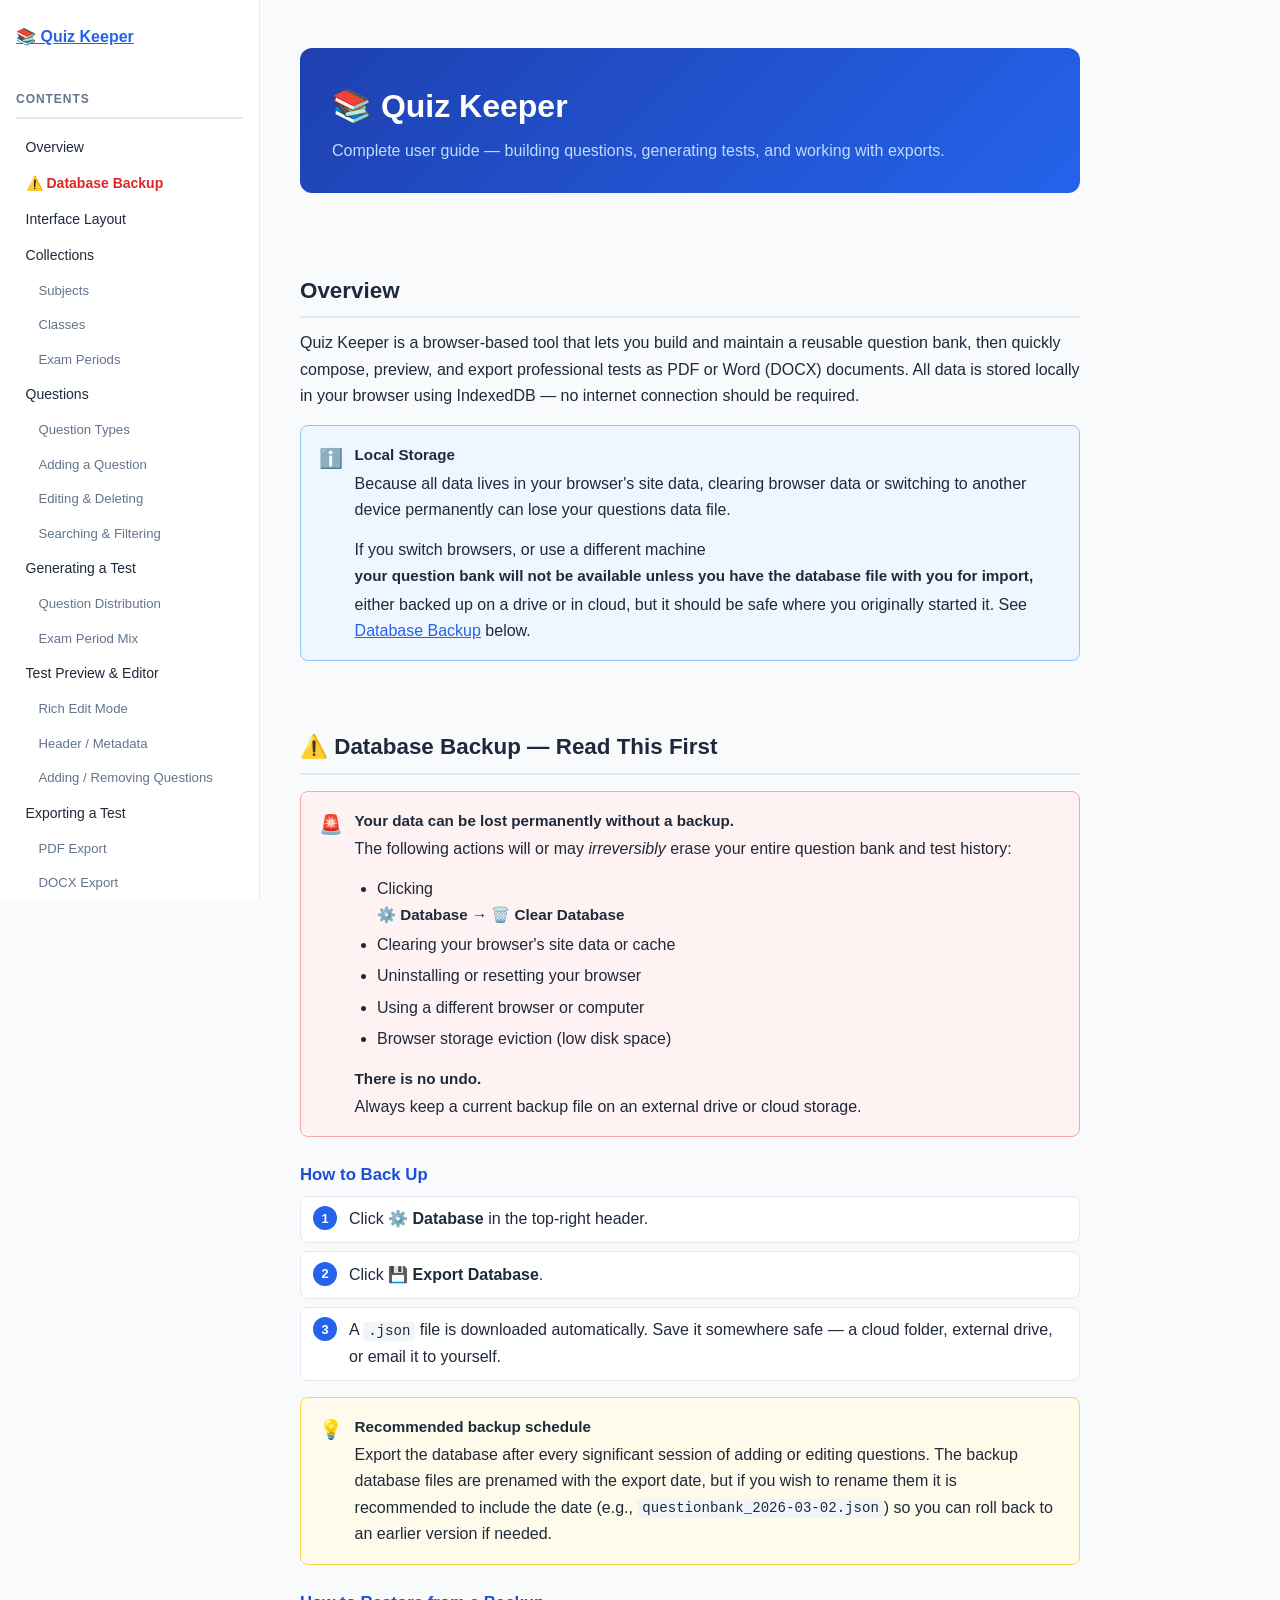
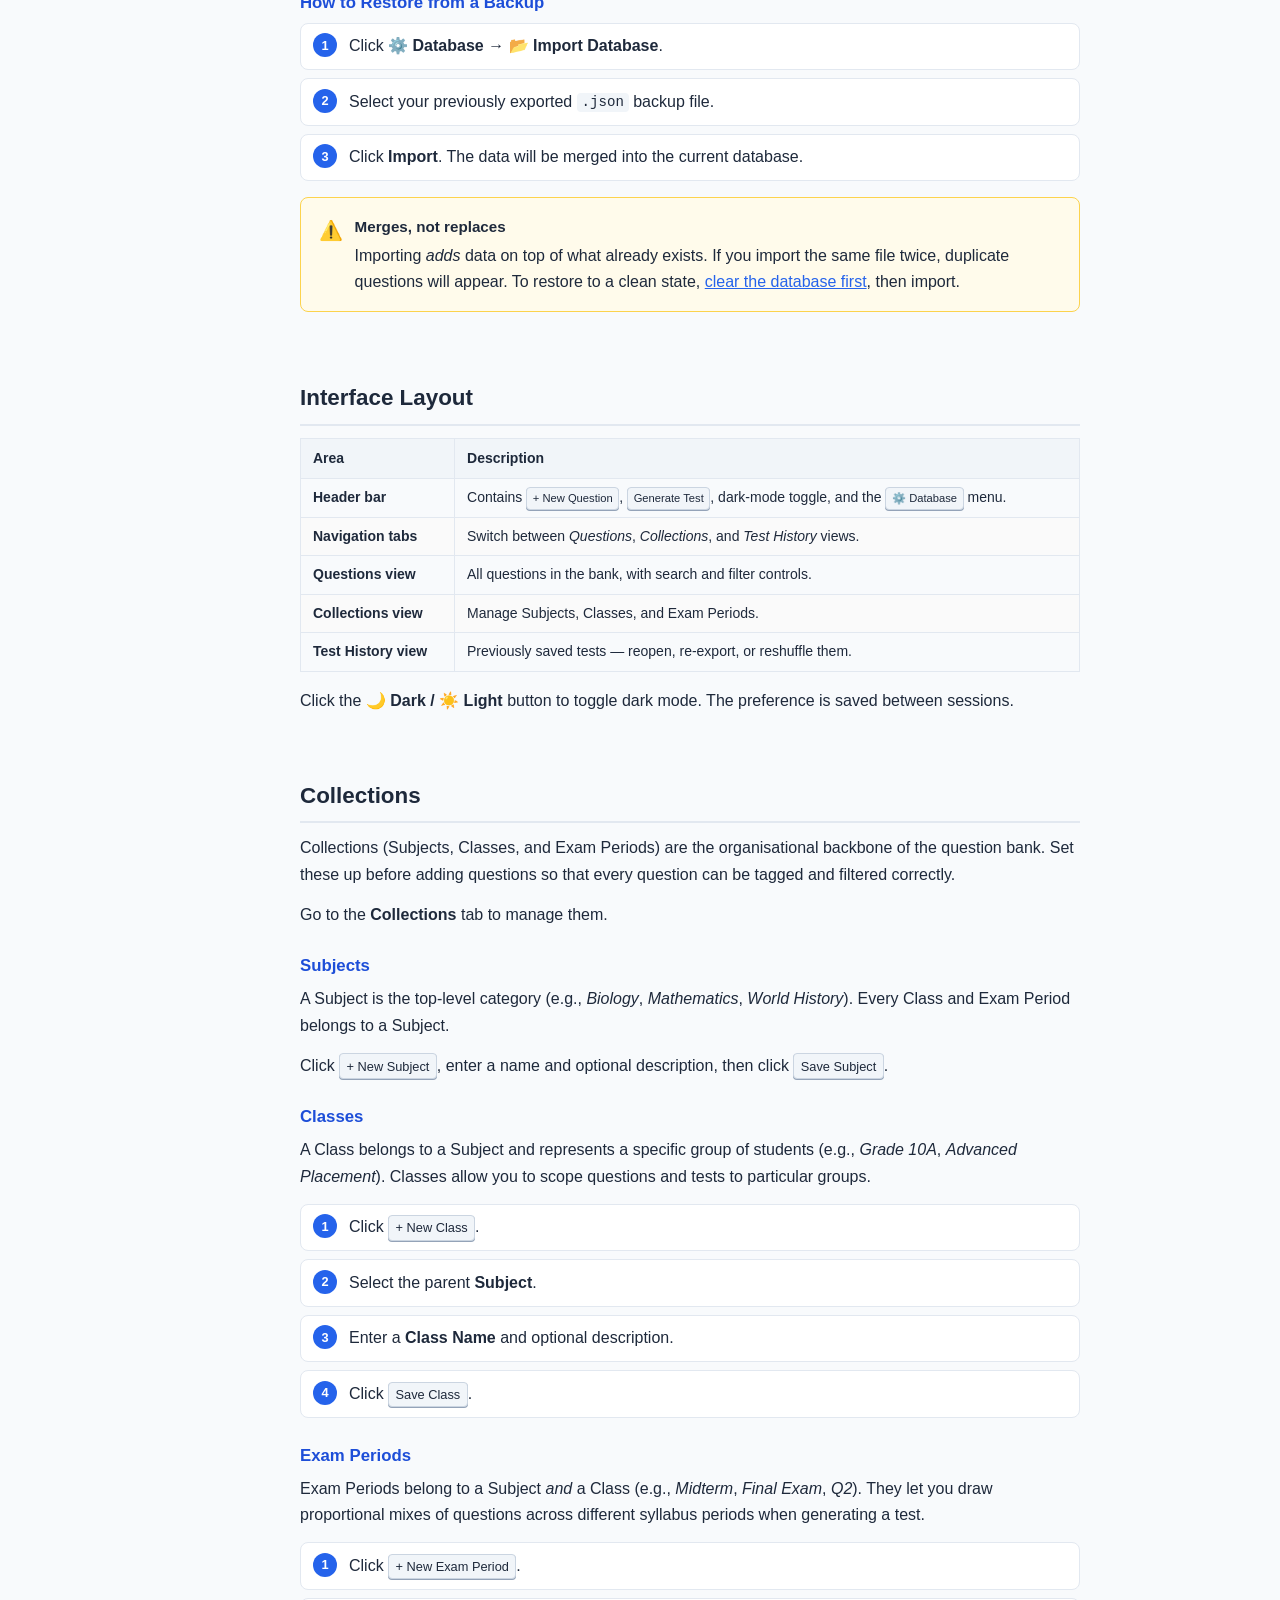
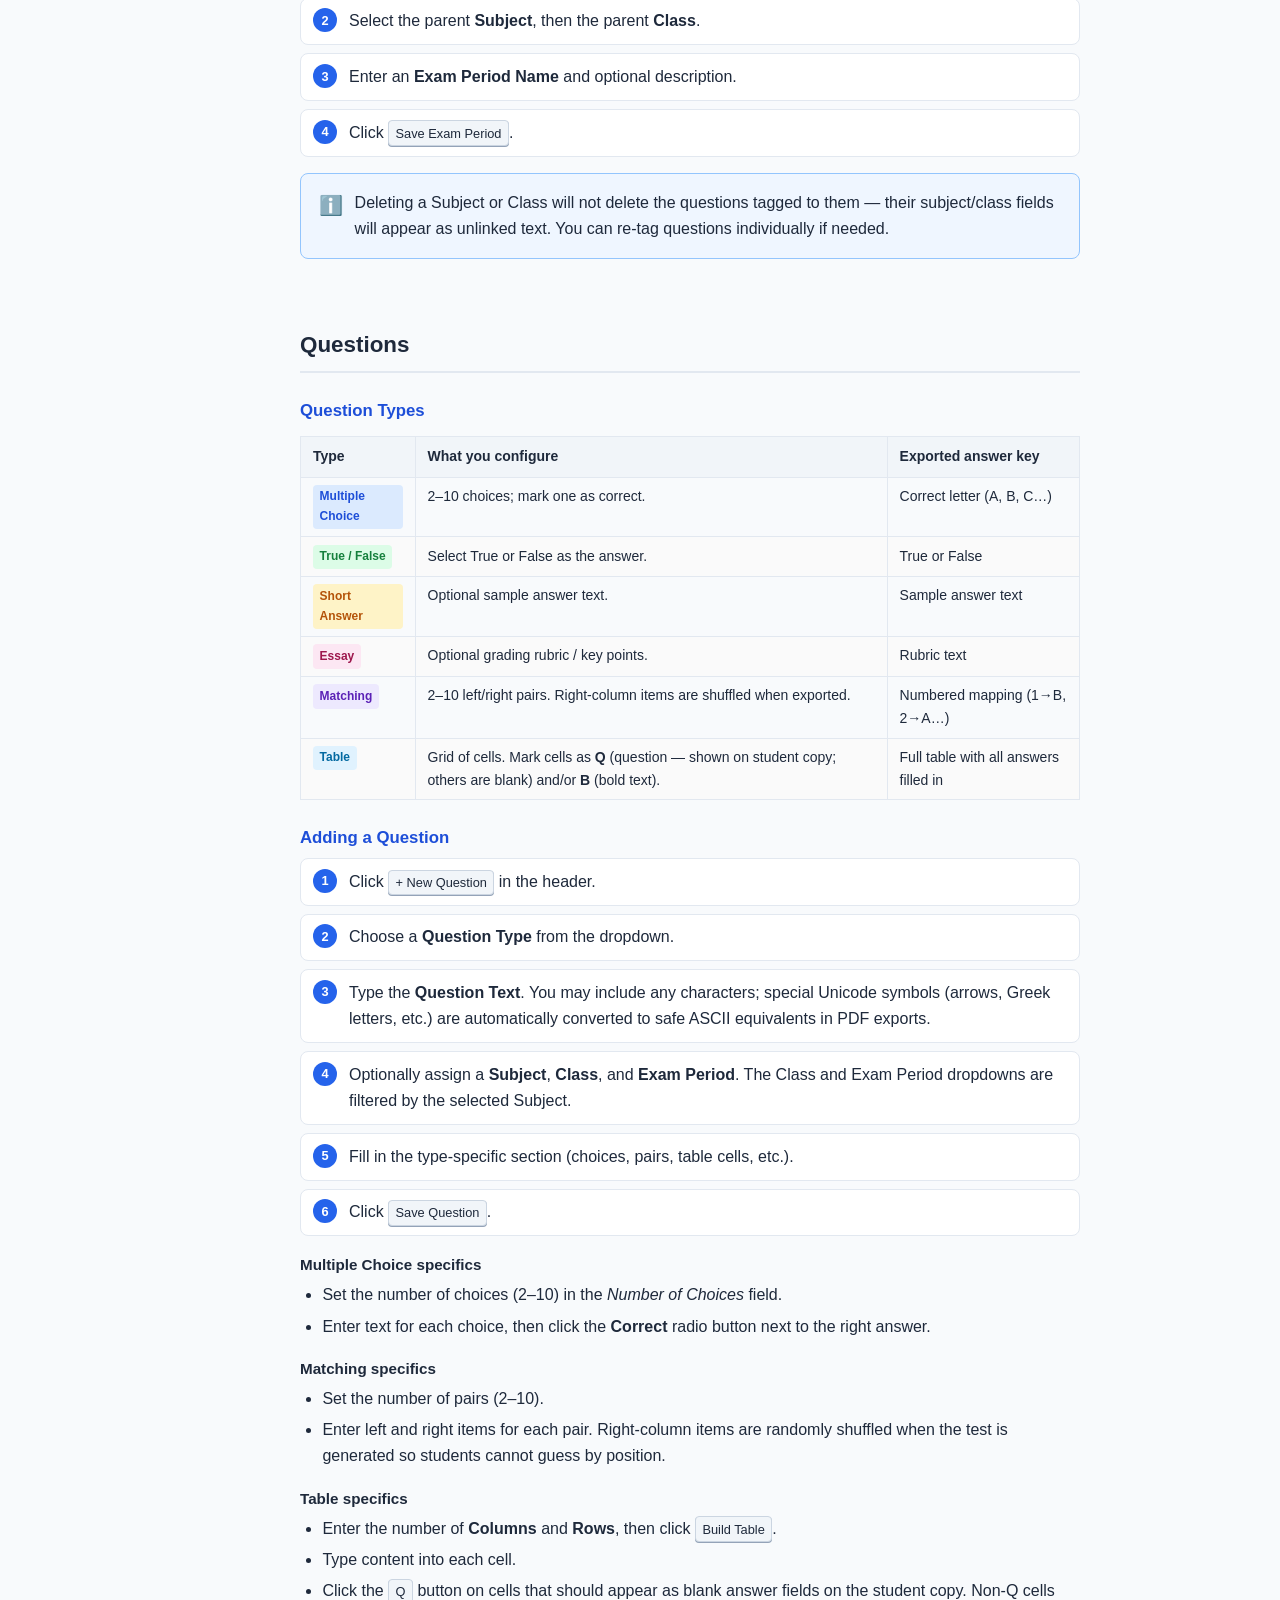
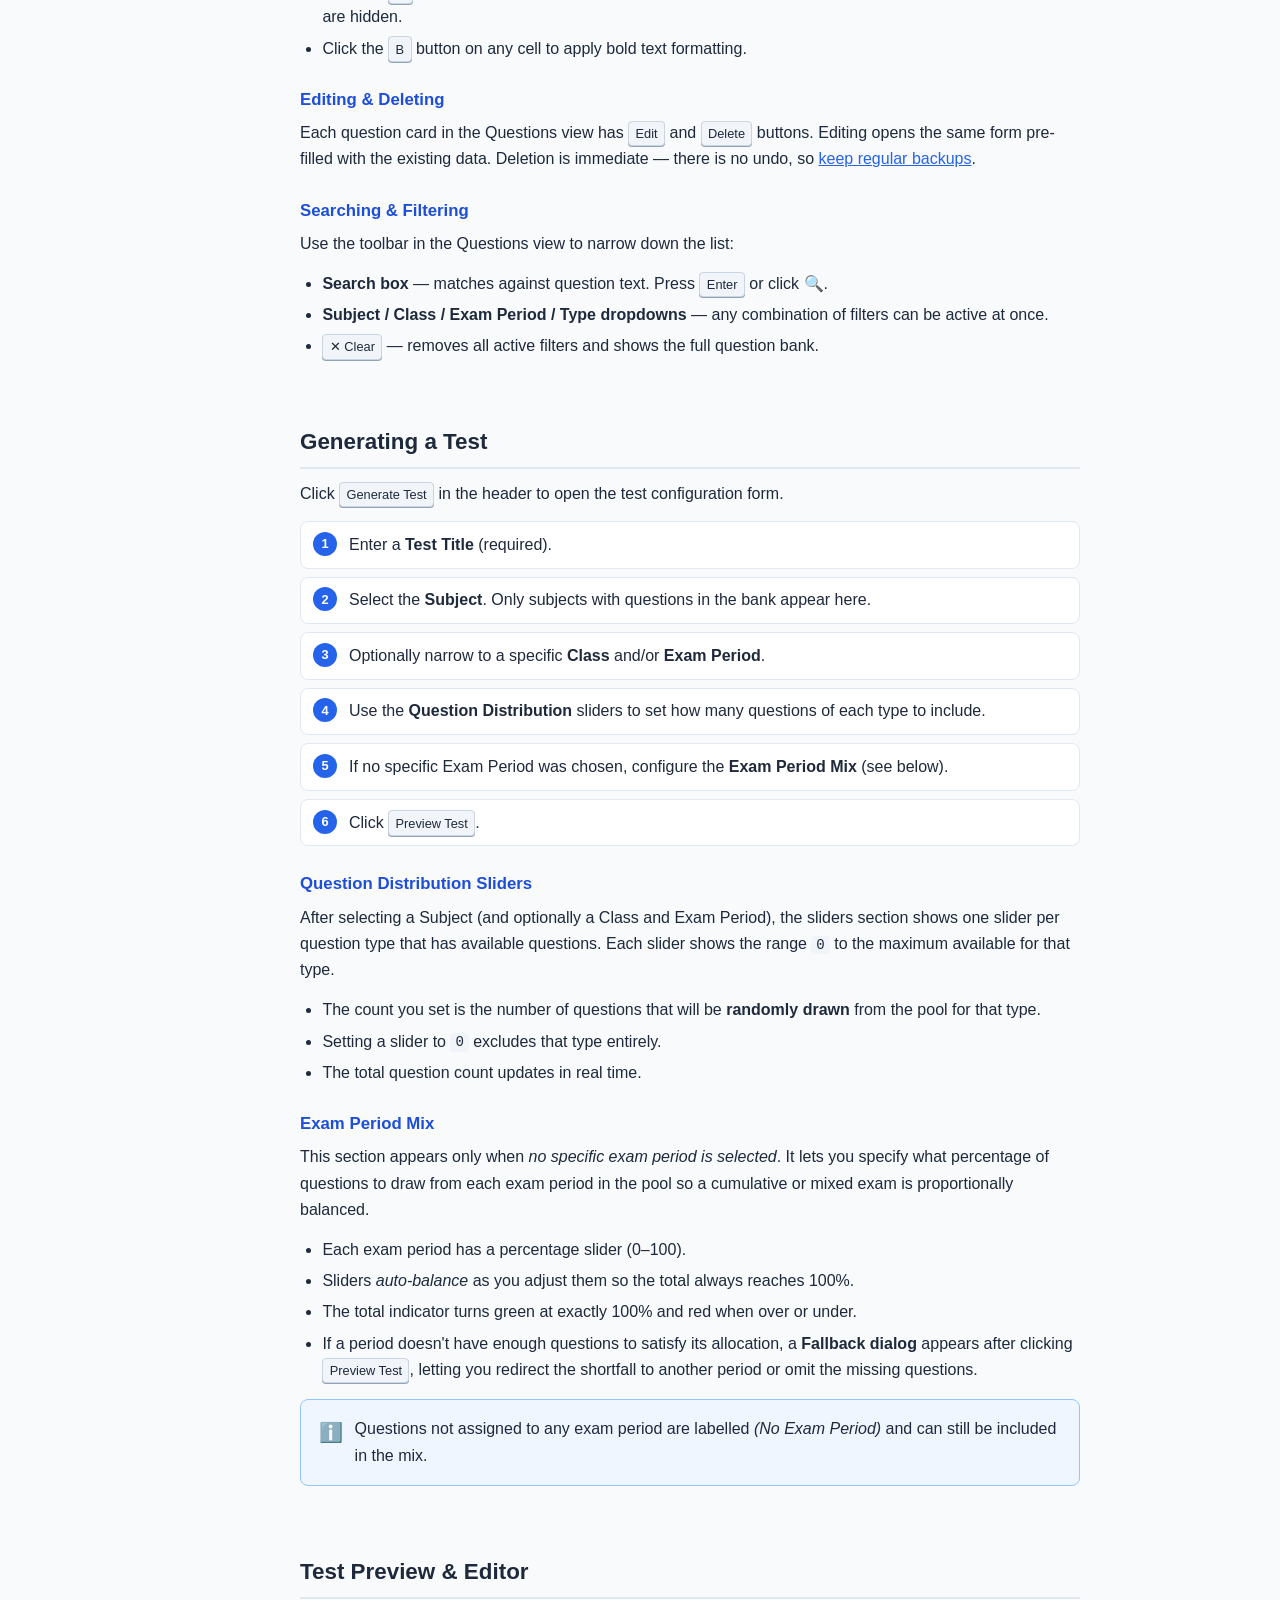
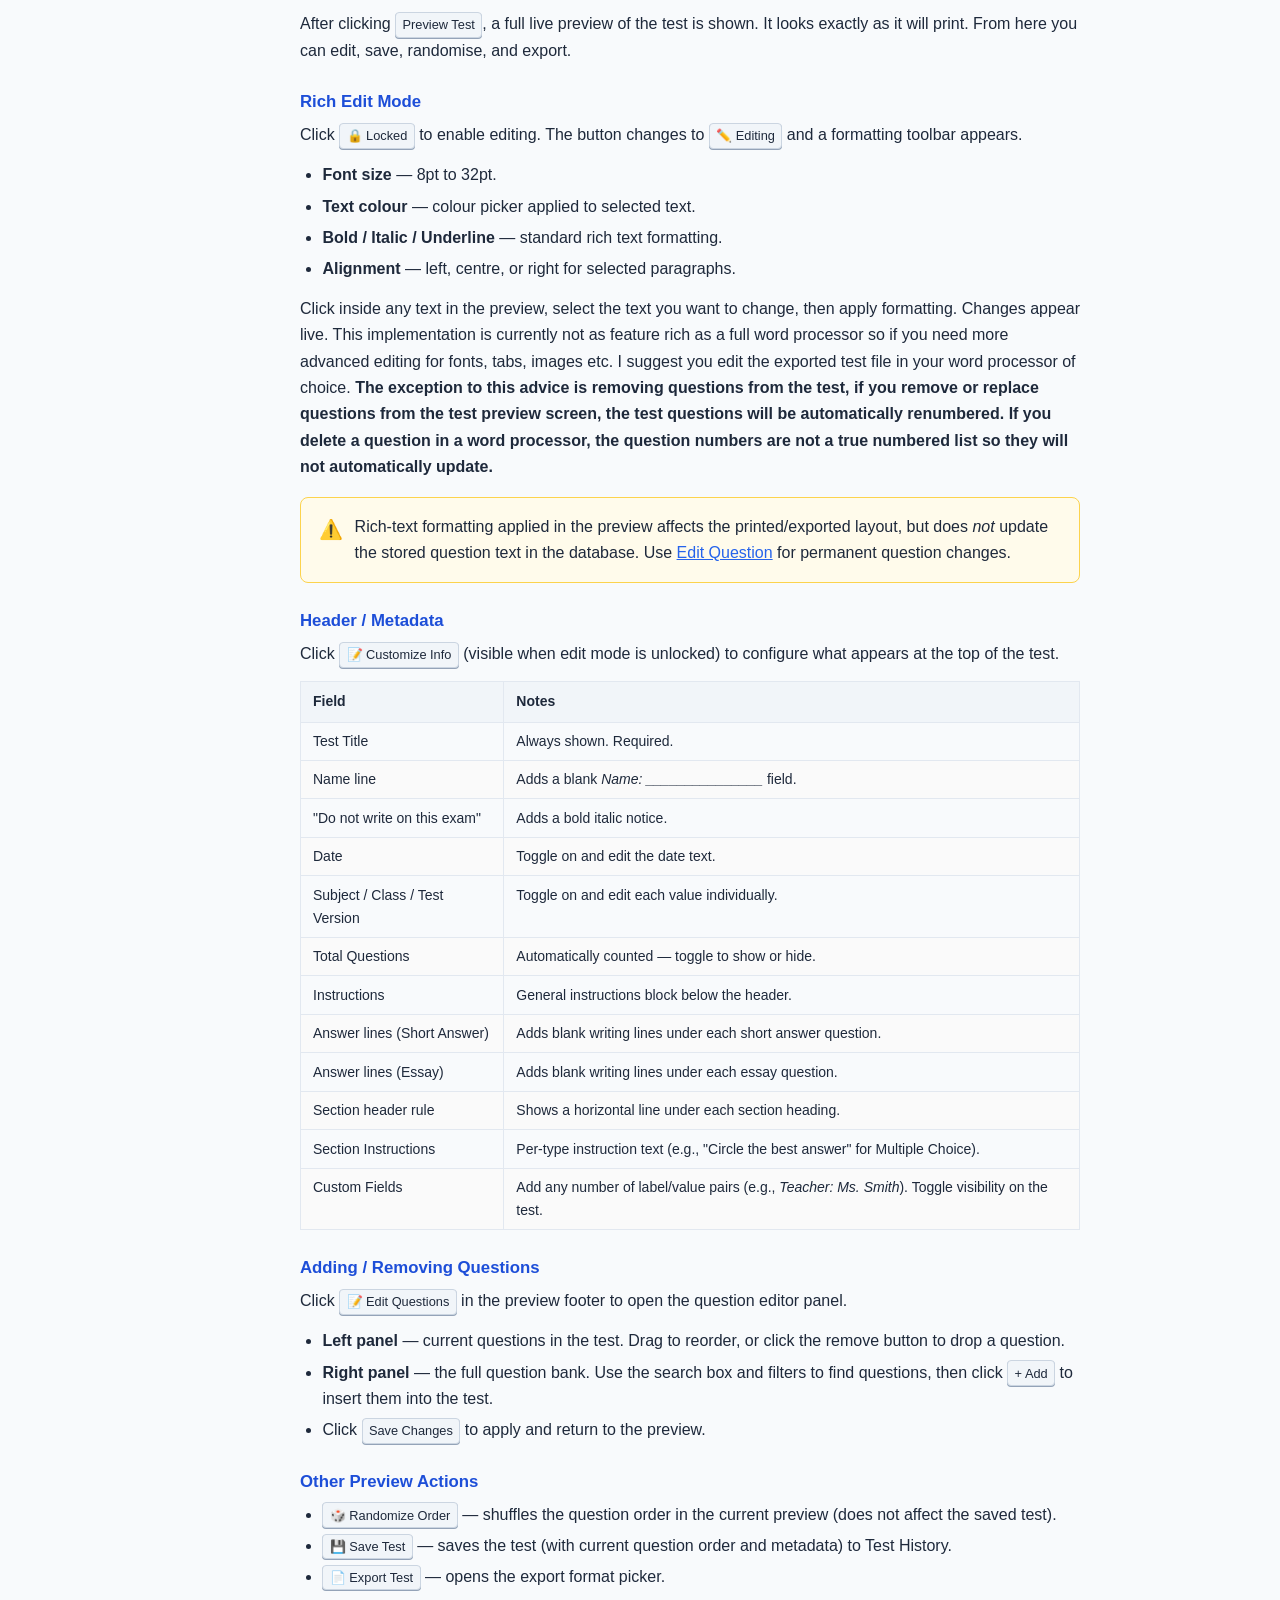
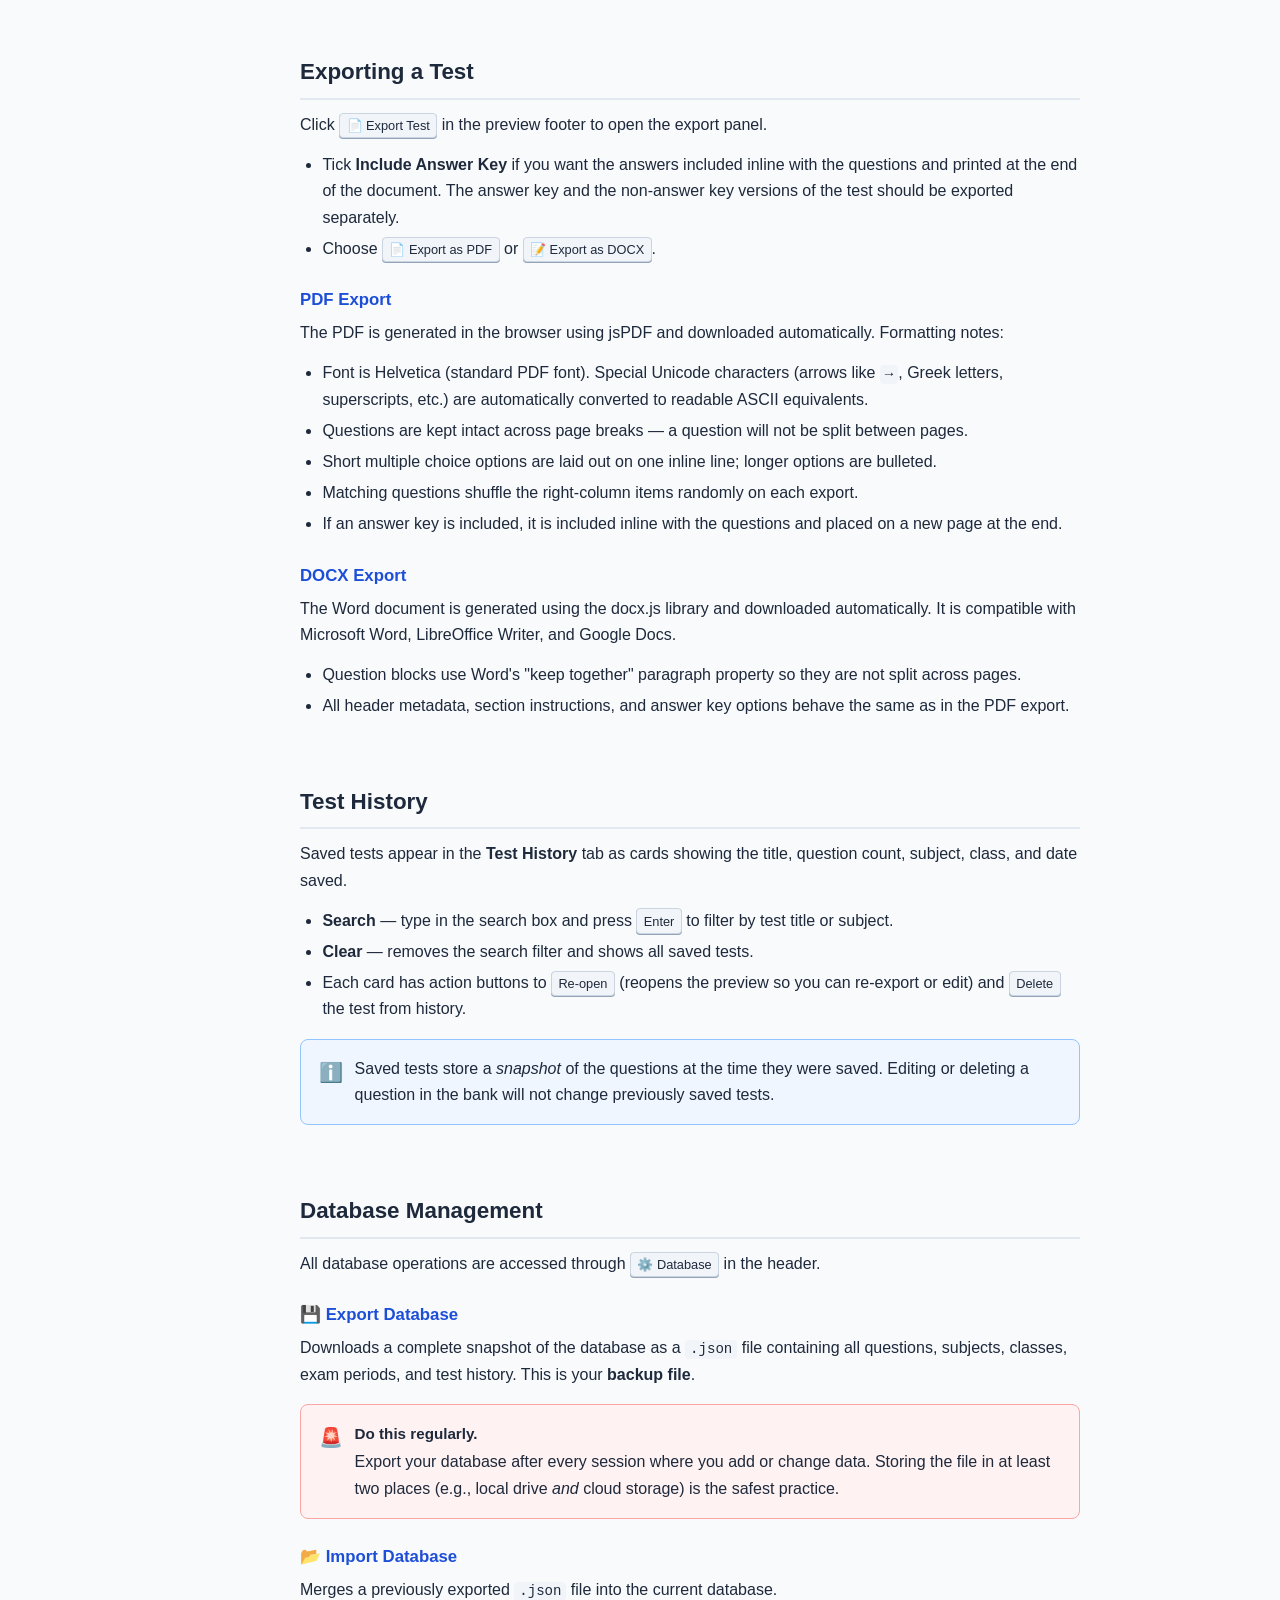
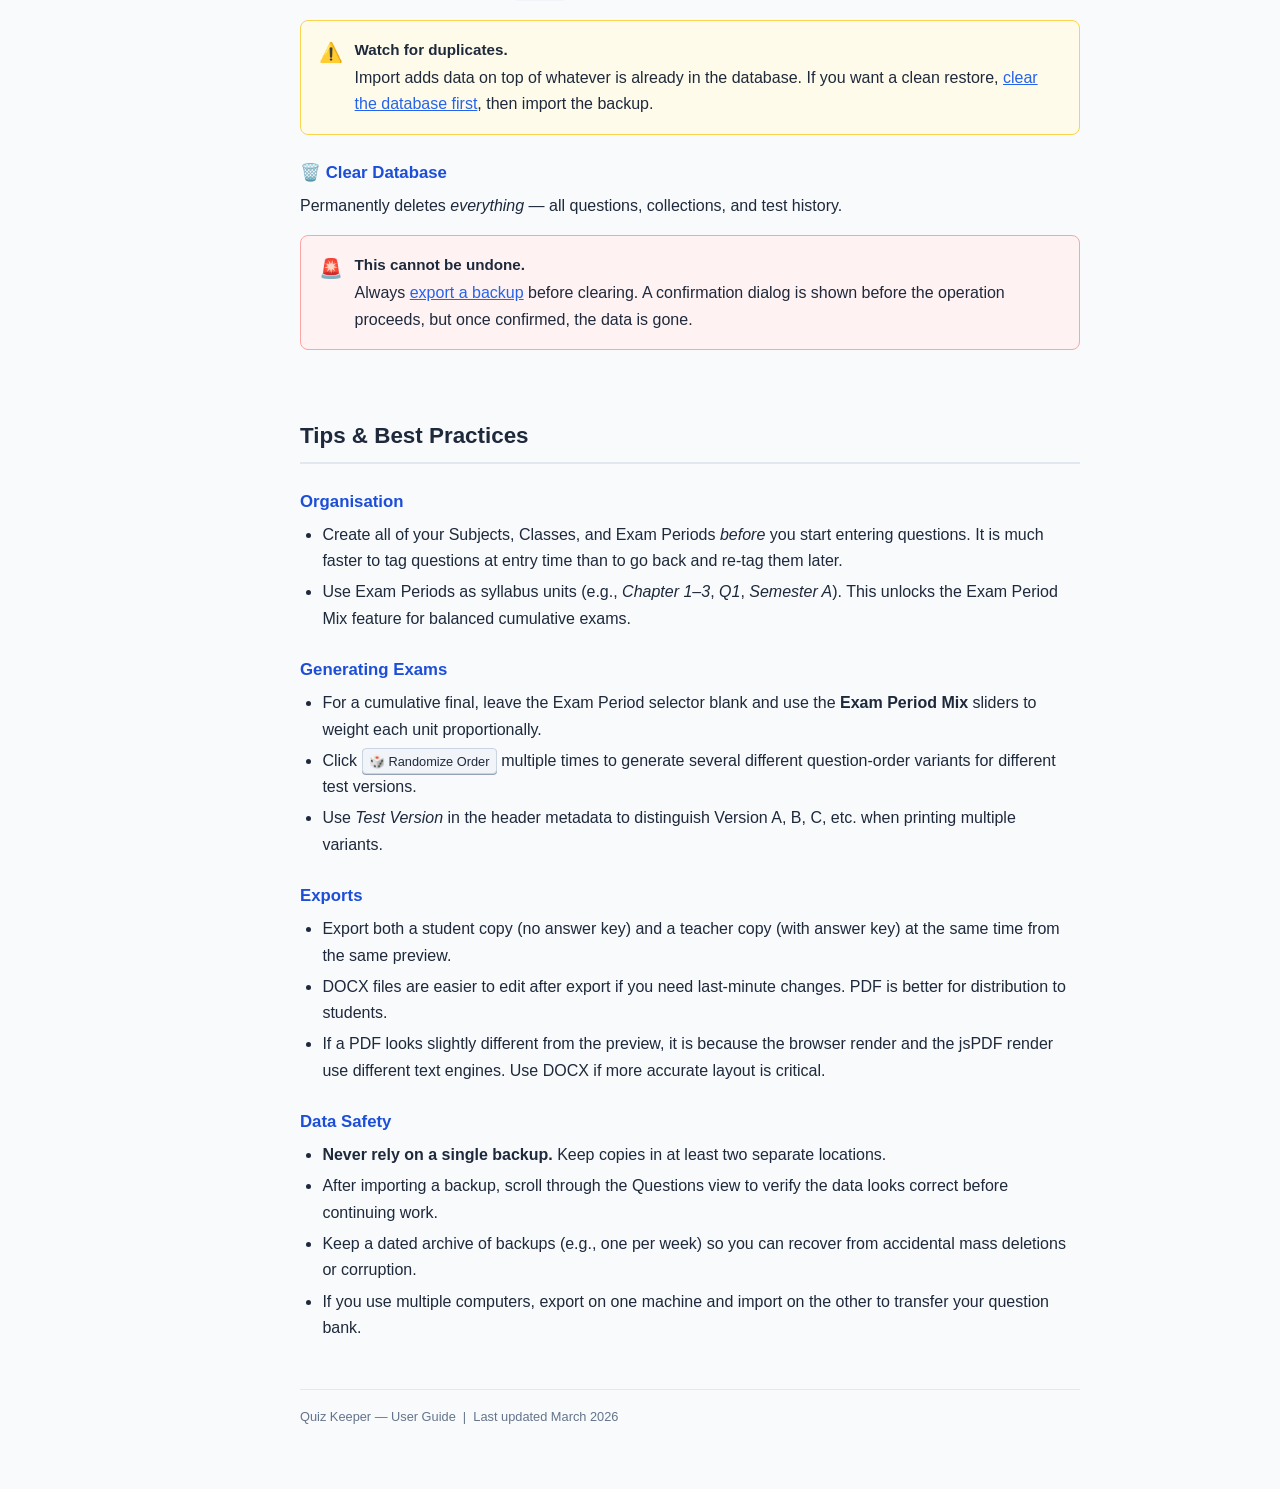
==== commit 9ace69c7: "Update docx library to most recent 9.6.0 and include in project, update README, add Help button to m" ====
--- a/help.html
+++ b/help.html
@@ -271,7 +271,9 @@
     <!-- ───────────────────────── OVERVIEW ───────────────────────── -->
     <section id="overview">
         <h2>Overview</h2>
-        <p>Quiz Keeper is a browser-based tool that lets you build and maintain a reusable question bank, then quickly compose, preview, and export professional tests as PDF or Word (DOCX) documents. All data is stored locally in your browser using IndexedDB — no continued server or internet connection is required after the page loads.</p>
+        <p>Quiz Keeper is a browser-based tool that lets you build and maintain a reusable question bank, then quickly compose, preview, and export professional tests as PDF or Word (DOCX) documents. All data is stored locally in your browser using IndexedDB — no internet connection should be required.
+
+        </p>
 
         <div class="callout info">
             <div class="icon">ℹ️</div>
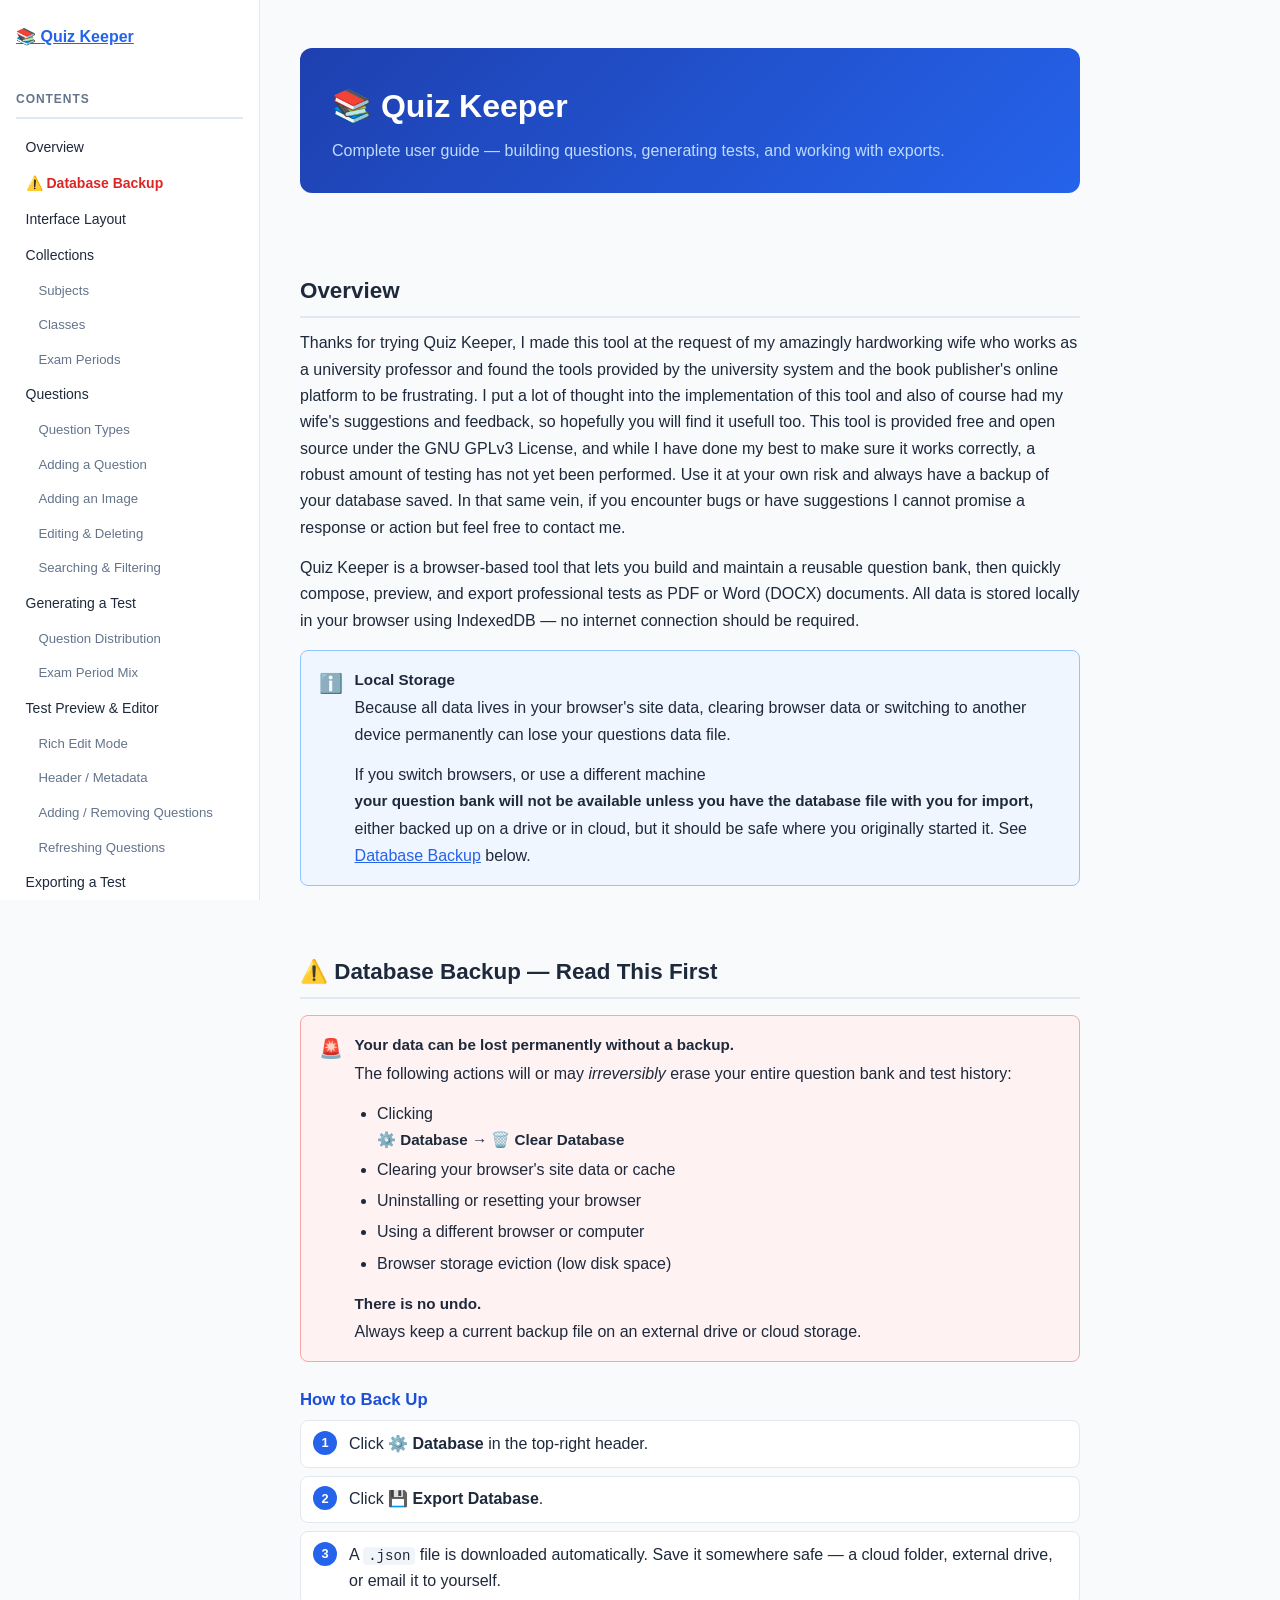
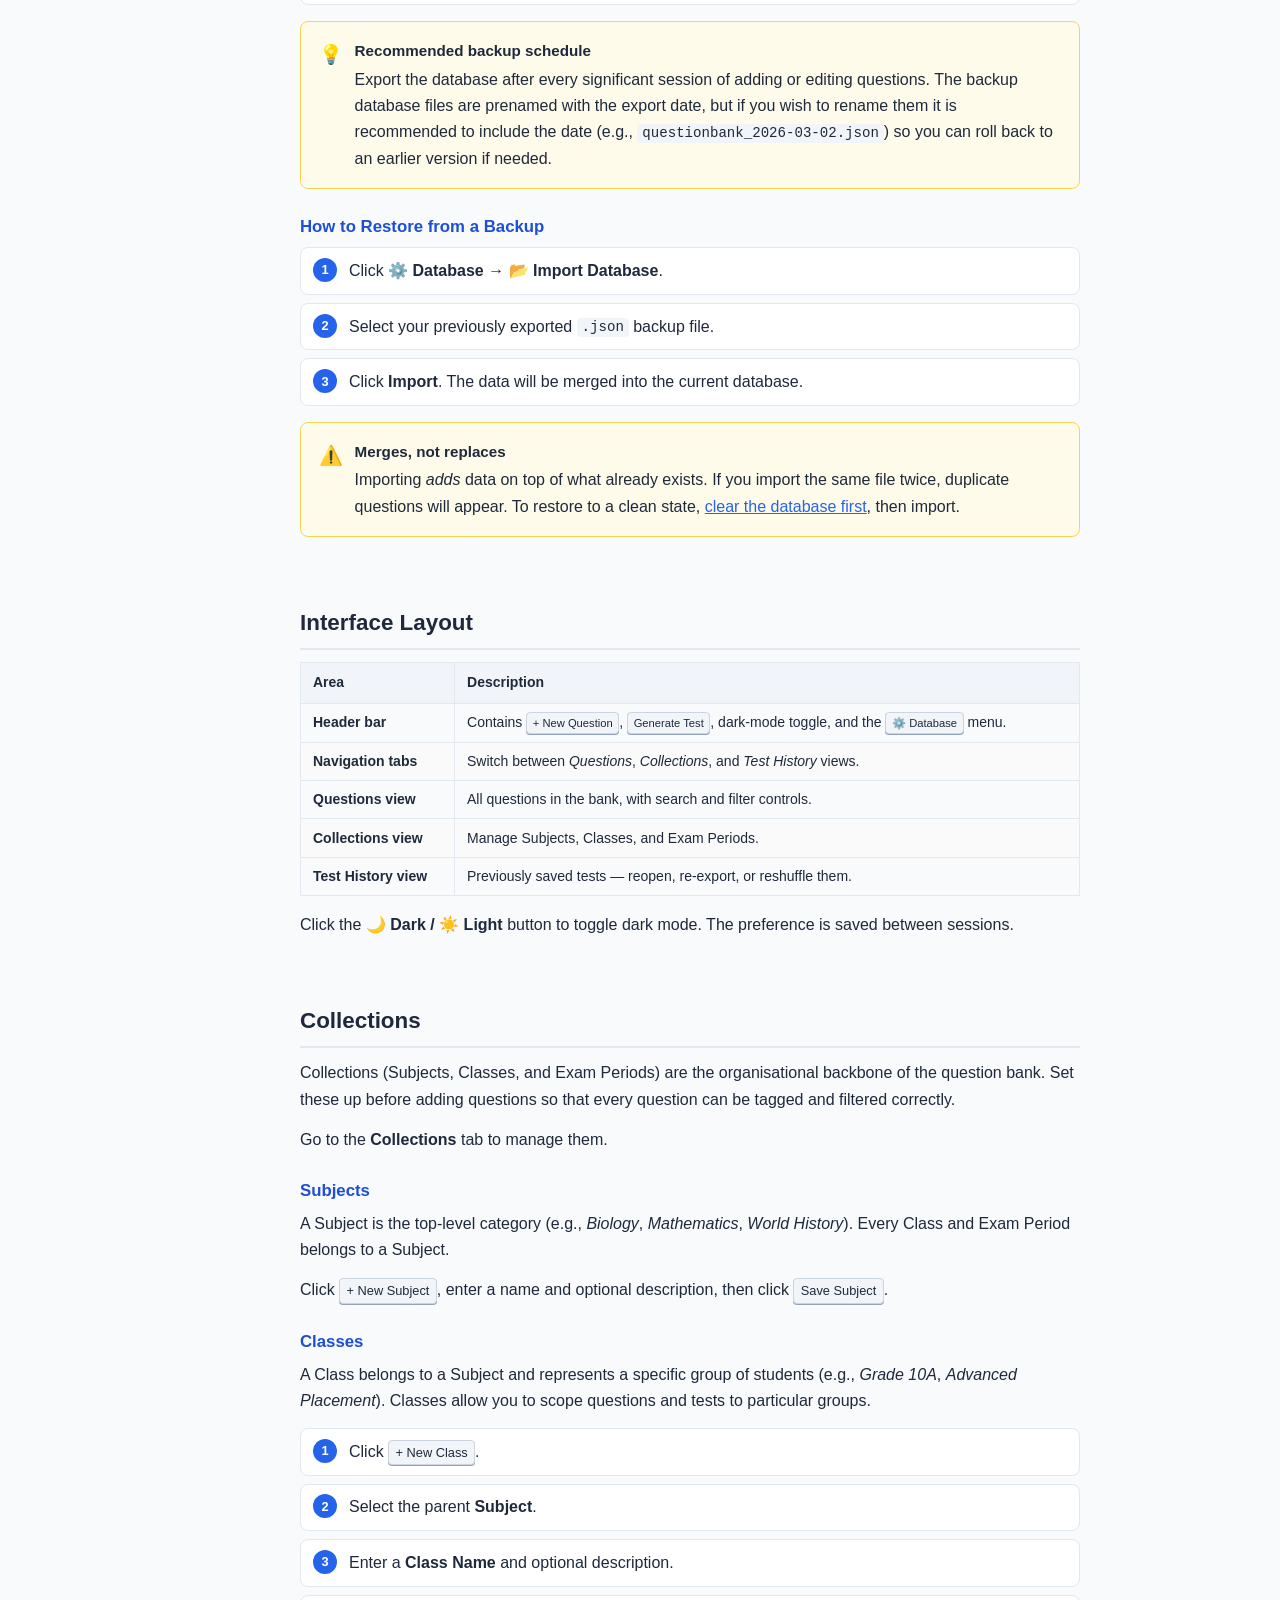
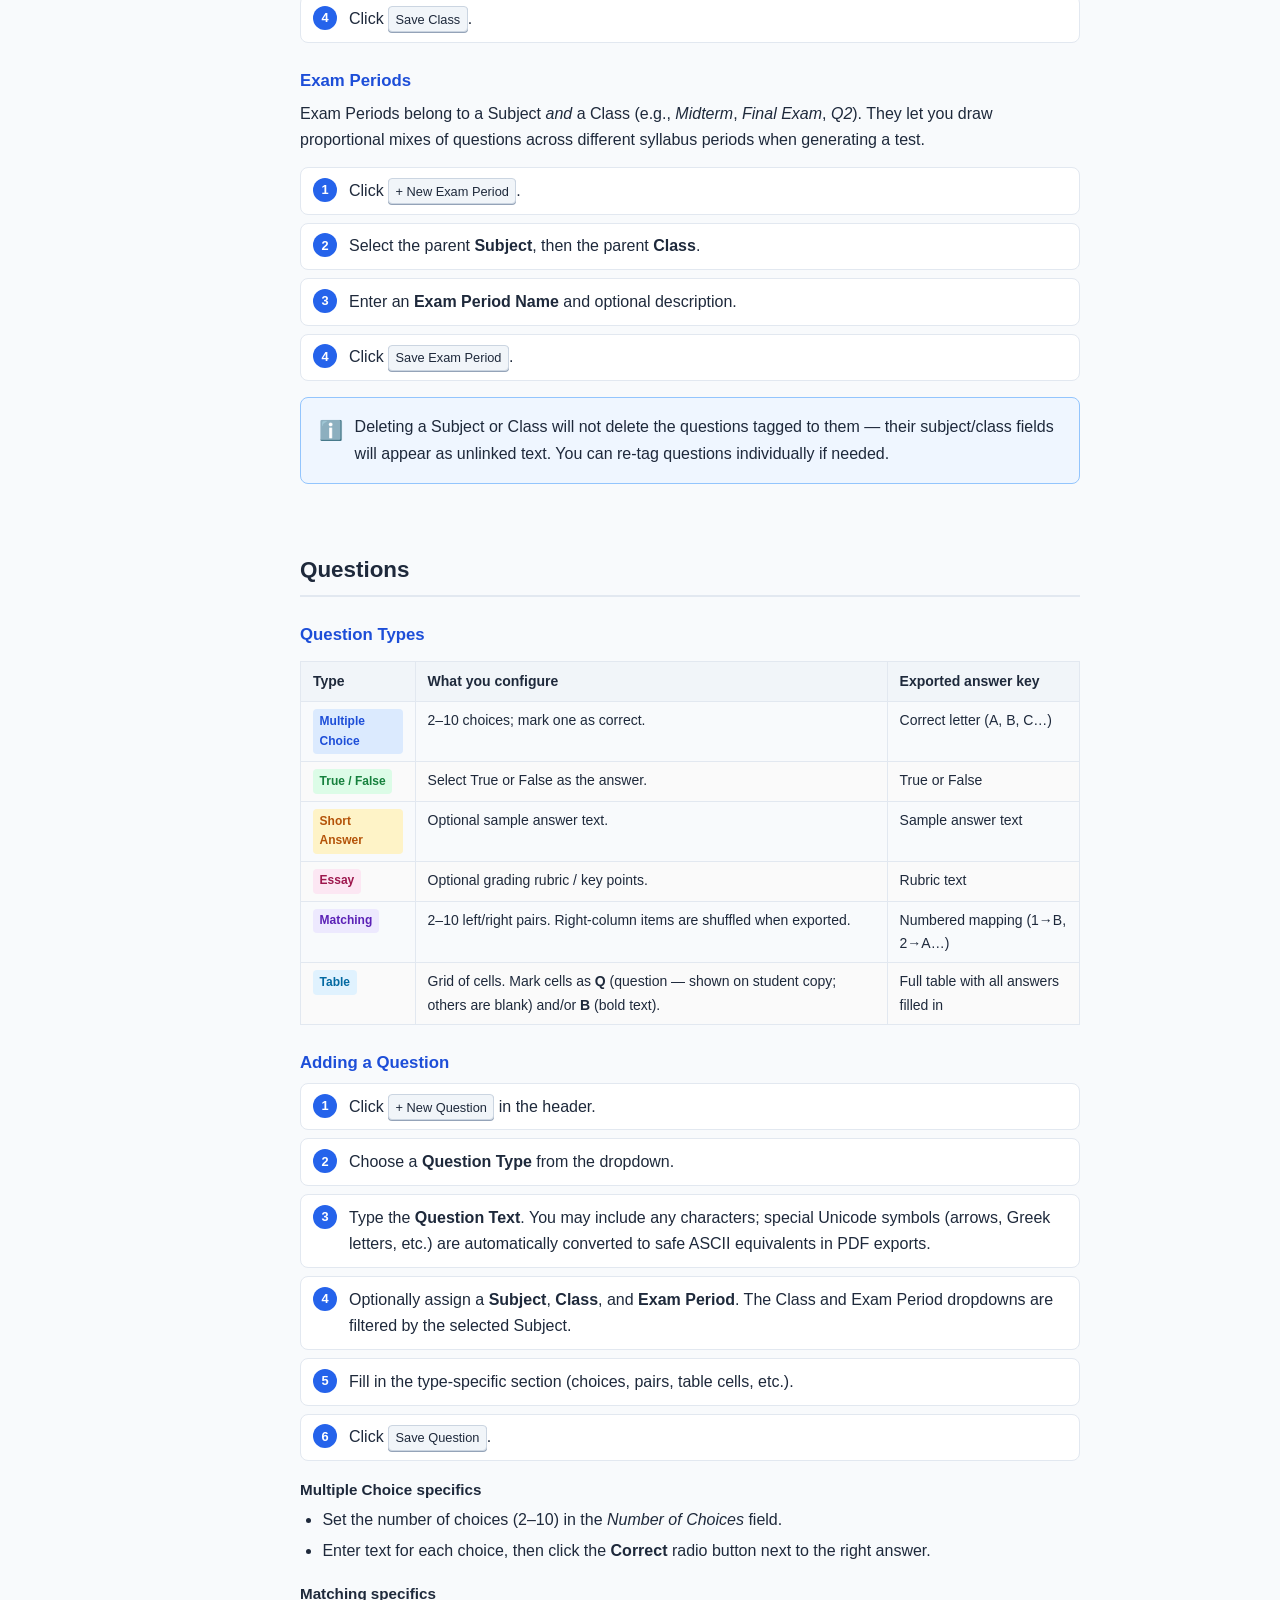
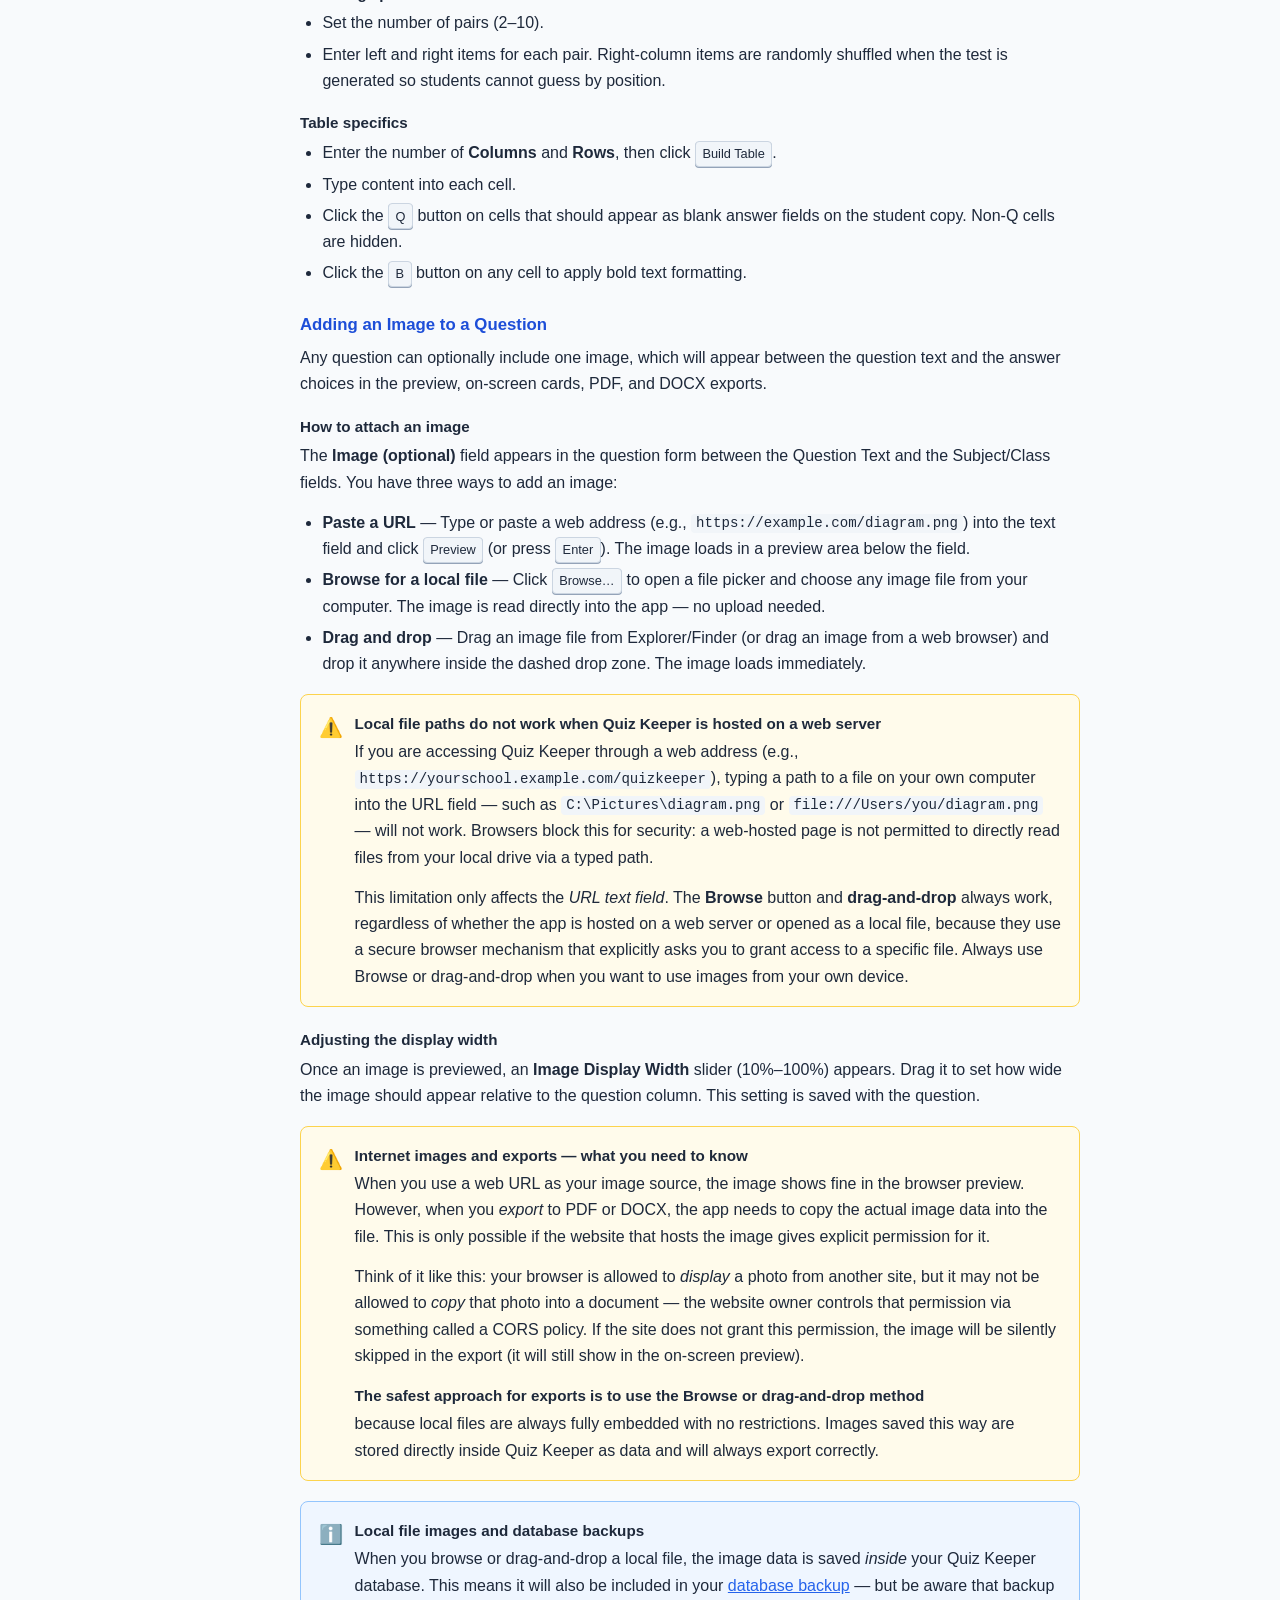
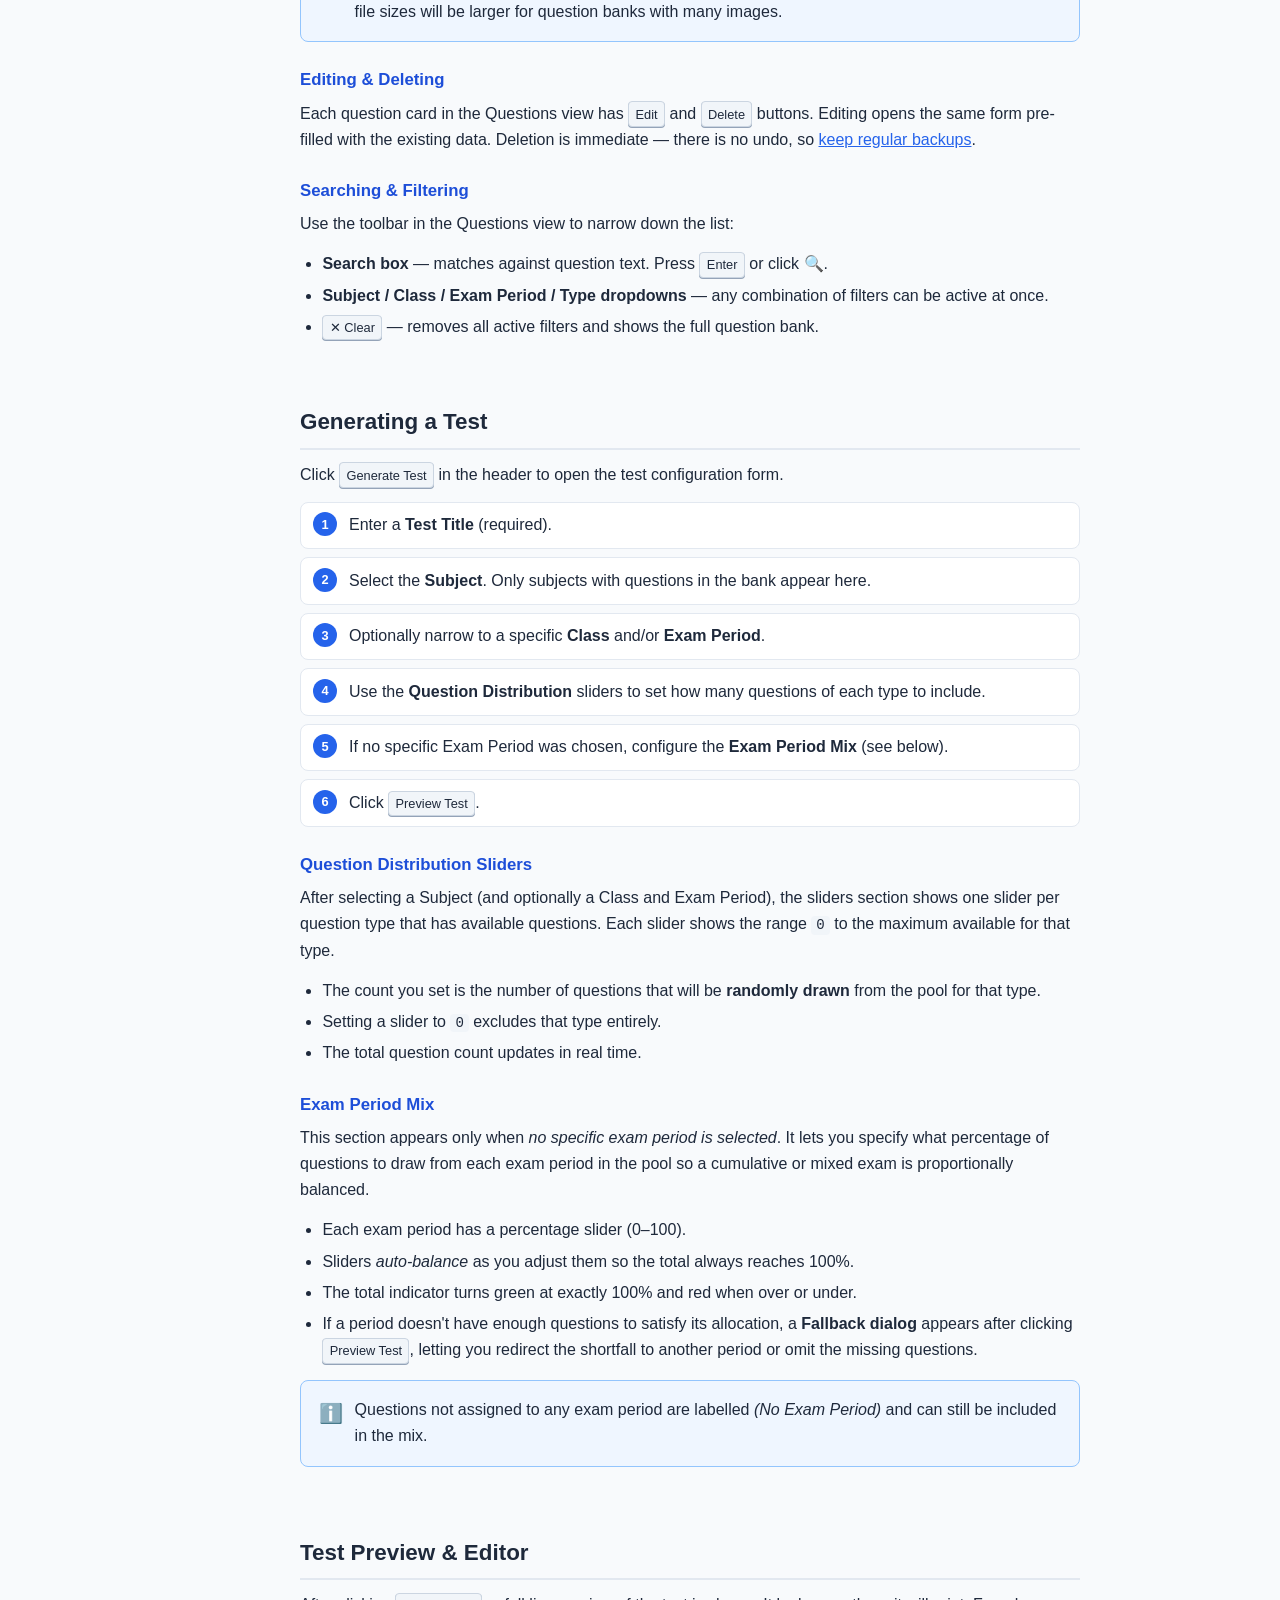
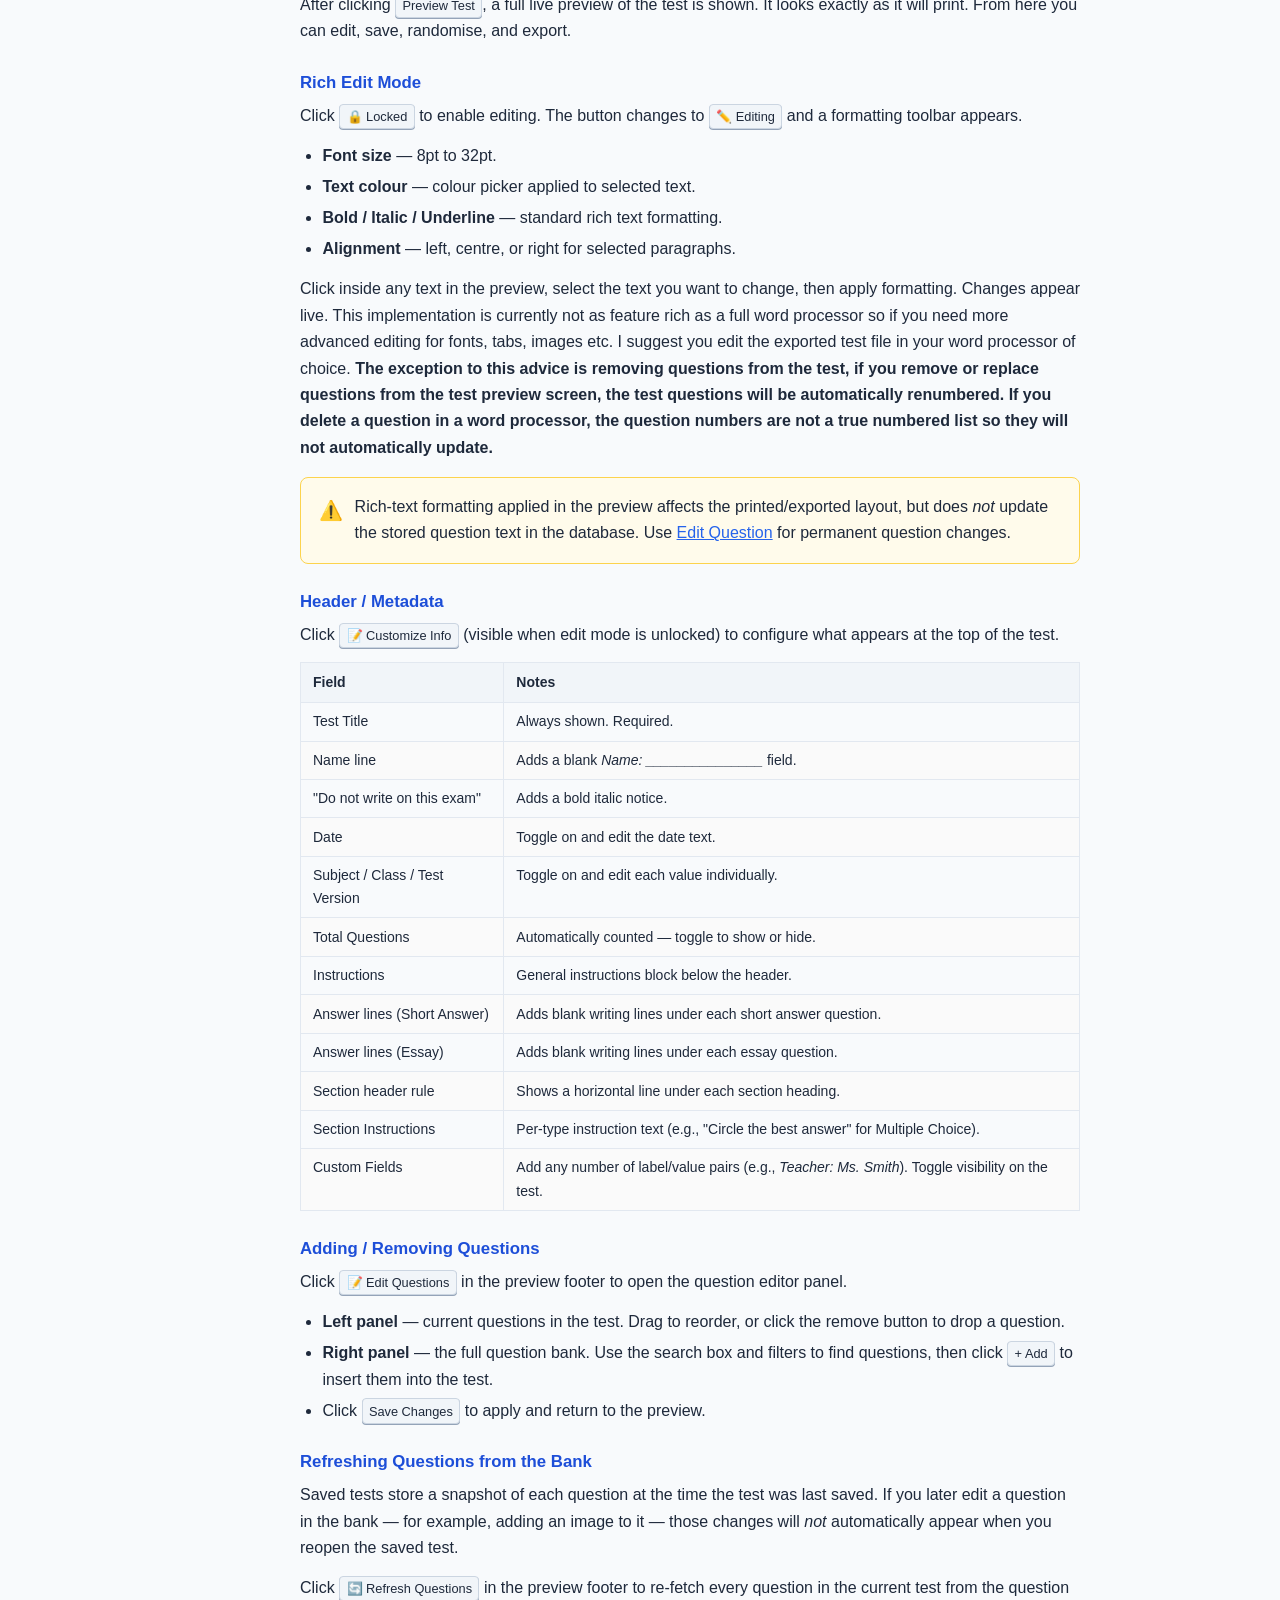
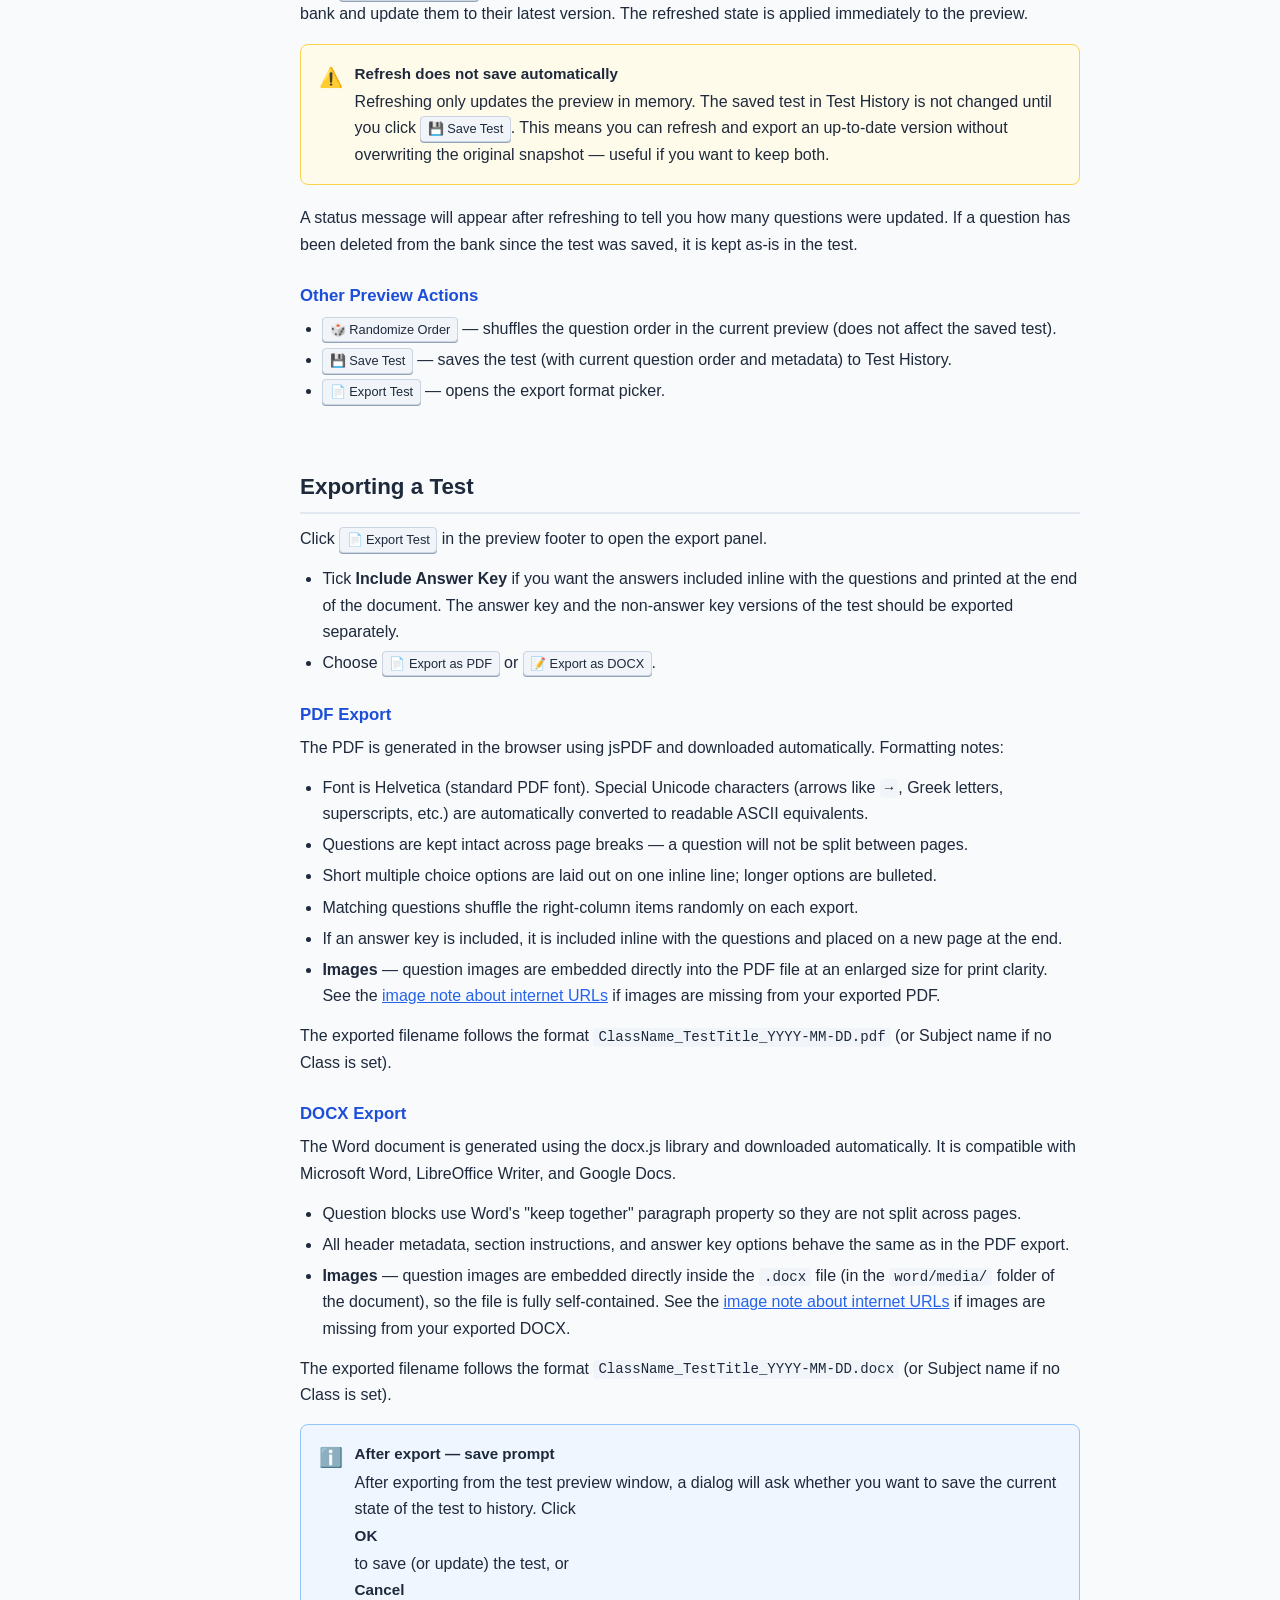
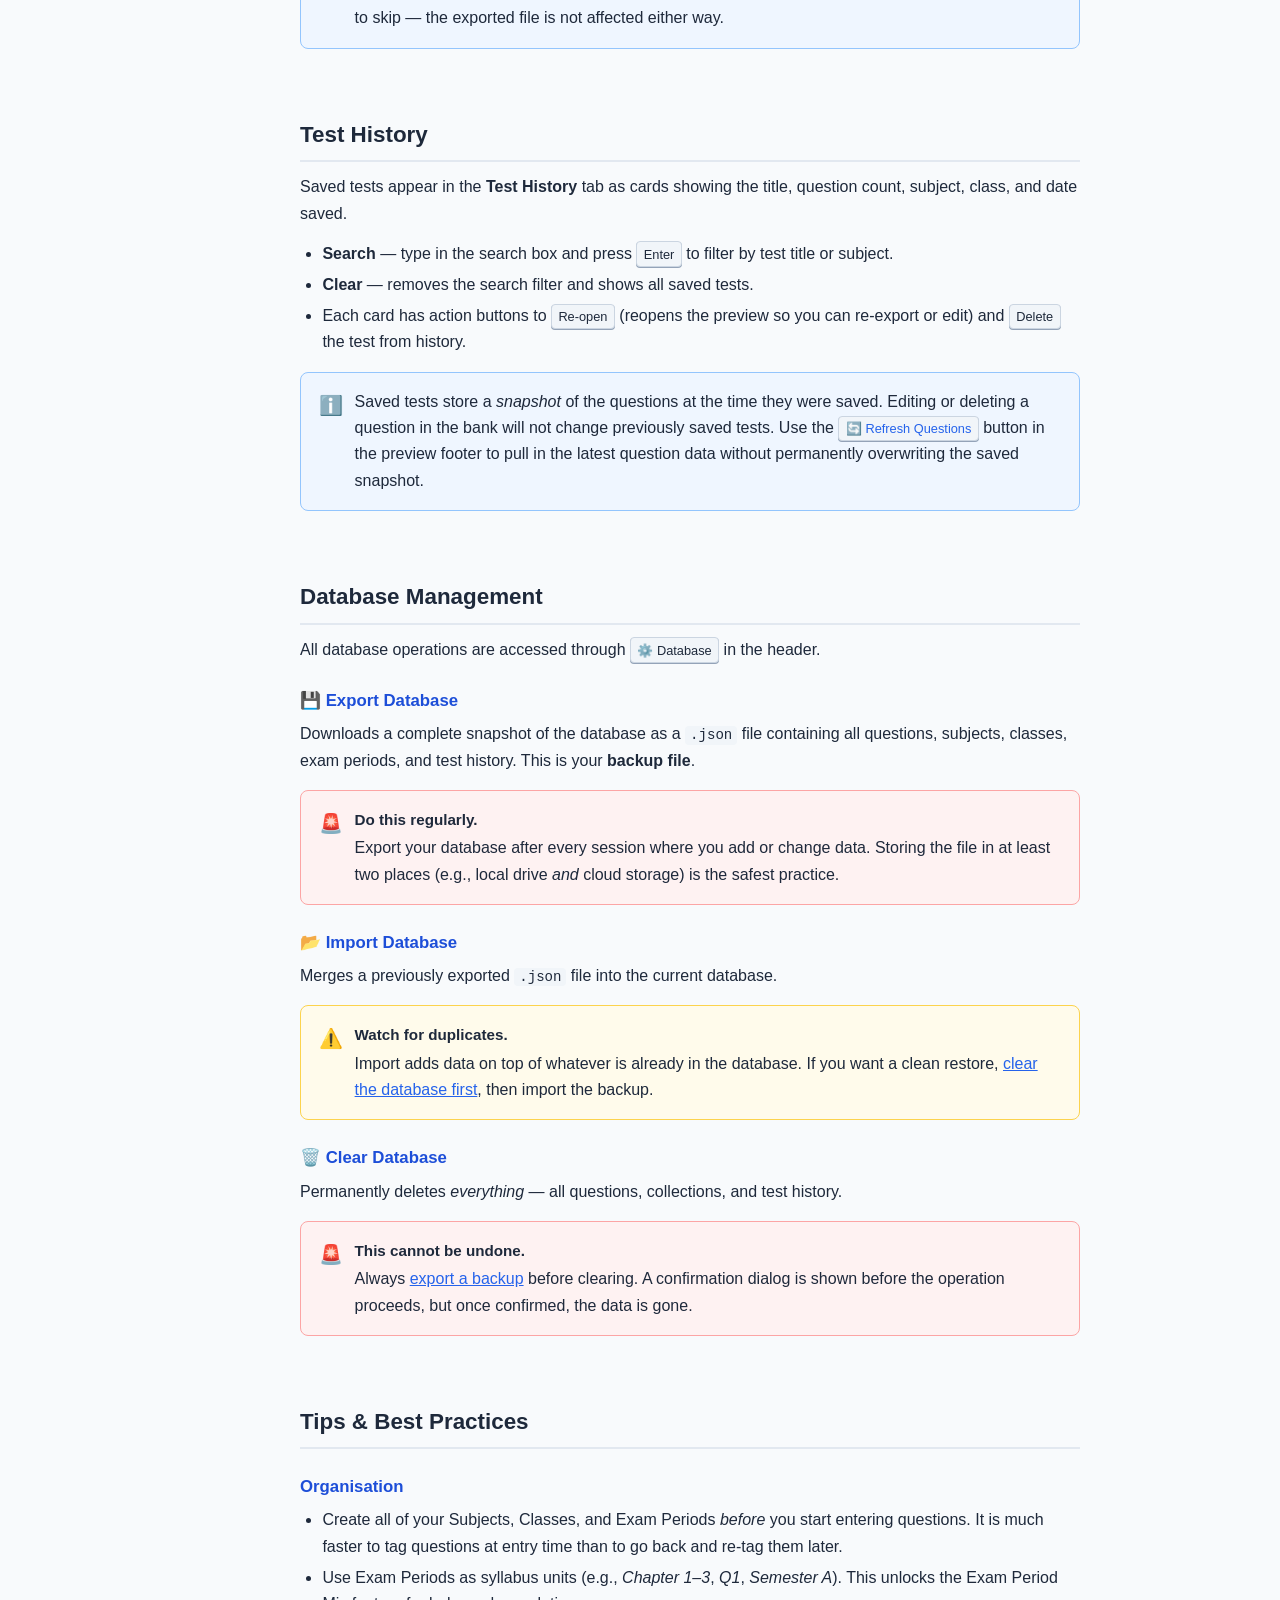
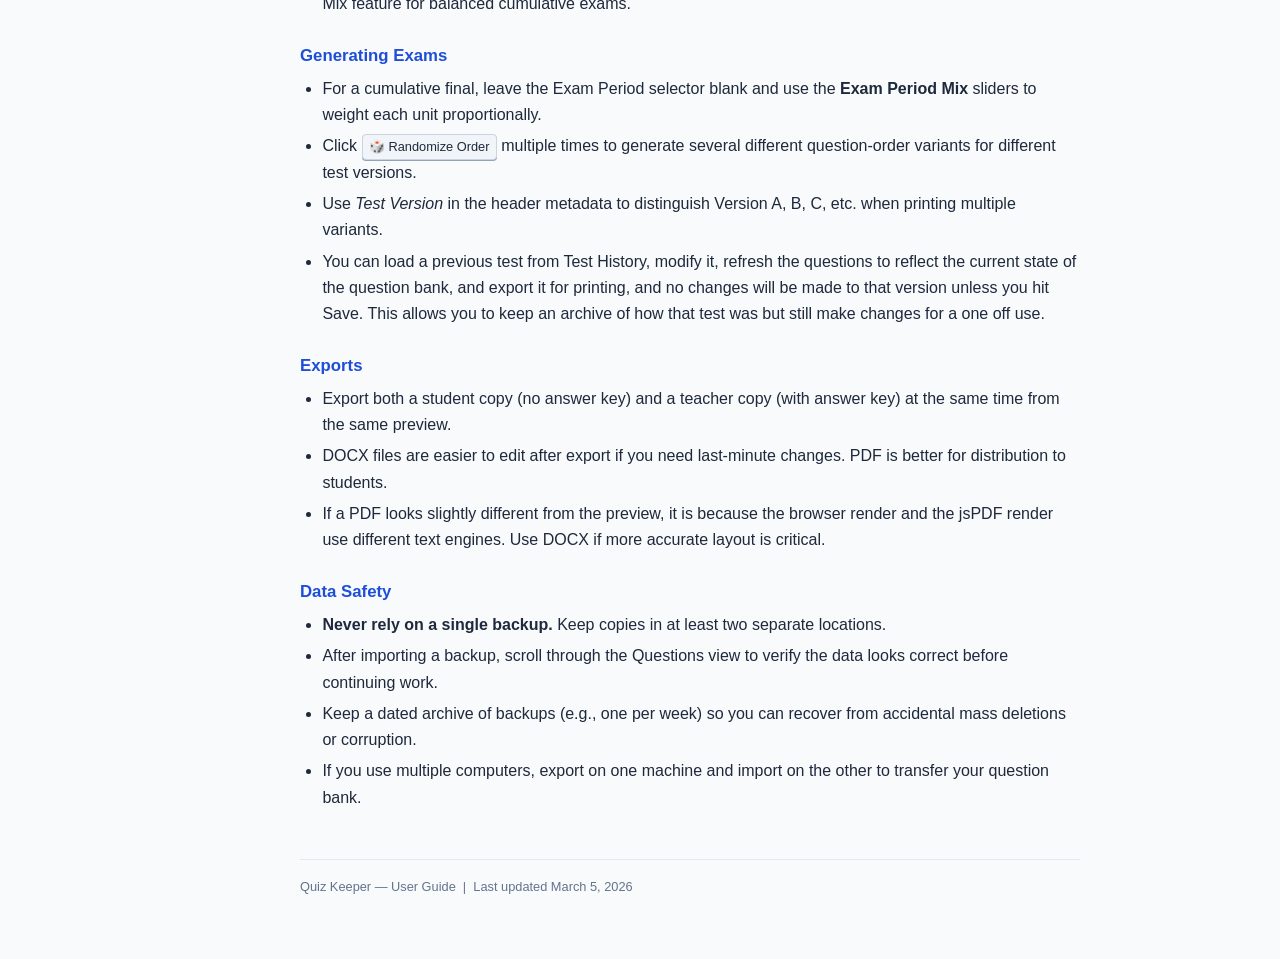
==== commit 438a18b3: "Added Image support, updated README and help files, changed preview footer menu to float, fixed PDF " ====
--- a/help.html
+++ b/help.html
@@ -239,6 +239,7 @@
         <a href="#questions">Questions</a>
         <a class="sub" href="#question-types">Question Types</a>
         <a class="sub" href="#adding-questions">Adding a Question</a>
+        <a class="sub" href="#question-images">Adding an Image</a>
         <a class="sub" href="#editing-questions">Editing &amp; Deleting</a>
         <a class="sub" href="#filtering-questions">Searching &amp; Filtering</a>
         <a href="#generate">Generating a Test</a>
@@ -248,6 +249,7 @@
         <a class="sub" href="#edit-mode">Rich Edit Mode</a>
         <a class="sub" href="#metadata">Header / Metadata</a>
         <a class="sub" href="#edit-questions">Adding / Removing Questions</a>
+        <a class="sub" href="#refresh-questions">Refreshing Questions</a>
         <a href="#export">Exporting a Test</a>
         <a class="sub" href="#pdf-export">PDF Export</a>
         <a class="sub" href="#docx-export">DOCX Export</a>
@@ -266,14 +268,17 @@
     <div id="top" class="hero">
         <h1>📚 Quiz Keeper</h1>
         <p>Complete user guide — building questions, generating tests, and working with exports.</p>
+        
     </div>
+    <span id="kofi-help"></span>
 
     <!-- ───────────────────────── OVERVIEW ───────────────────────── -->
     <section id="overview">
         <h2>Overview</h2>
-        <p>Quiz Keeper is a browser-based tool that lets you build and maintain a reusable question bank, then quickly compose, preview, and export professional tests as PDF or Word (DOCX) documents. All data is stored locally in your browser using IndexedDB — no internet connection should be required.
-
+        <p>Thanks for trying Quiz Keeper, I made this tool at the request of my amazingly hardworking wife who works as a university professor and found the tools provided by the university system and the book publisher's online platform to be frustrating. I put a lot of thought into the implementation of this tool and also of course had my wife's suggestions and feedback, so hopefully you will find it usefull too. 
+            This tool is provided free and open source under the GNU GPLv3 License, and while I have done my best to make sure it works correctly, a robust amount of testing has not yet been performed. Use it at your own risk and always have a backup of your database saved. In that same vein, if you encounter bugs or have suggestions I cannot promise a response or action but feel free to contact me.
         </p>
+        <p>Quiz Keeper is a browser-based tool that lets you build and maintain a reusable question bank, then quickly compose, preview, and export professional tests as PDF or Word (DOCX) documents. All data is stored locally in your browser using IndexedDB — no internet connection should be required.</p>
 
         <div class="callout info">
             <div class="icon">ℹ️</div>
@@ -461,6 +466,47 @@
             <li>Click the <kbd>B</kbd> button on any cell to apply bold text formatting.</li>
         </ul>
 
+        <h3 id="question-images">Adding an Image to a Question</h3>
+        <p>Any question can optionally include one image, which will appear between the question text and the answer choices in the preview, on-screen cards, PDF, and DOCX exports.</p>
+
+        <h4>How to attach an image</h4>
+        <p>The <strong>Image (optional)</strong> field appears in the question form between the Question Text and the Subject/Class fields. You have three ways to add an image:</p>
+        <ul>
+            <li><strong>Paste a URL</strong> — Type or paste a web address (e.g., <code>https://example.com/diagram.png</code>) into the text field and click <kbd>Preview</kbd> (or press <kbd>Enter</kbd>). The image loads in a preview area below the field.</li>
+            <li><strong>Browse for a local file</strong> — Click <kbd>Browse…</kbd> to open a file picker and choose any image file from your computer. The image is read directly into the app — no upload needed.</li>
+            <li><strong>Drag and drop</strong> — Drag an image file from Explorer/Finder (or drag an image from a web browser) and drop it anywhere inside the dashed drop zone. The image loads immediately.</li>
+        </ul>
+
+        <div class="callout warning">
+            <div class="icon">⚠️</div>
+            <div class="callout-body">
+                <strong>Local file paths do not work when Quiz Keeper is hosted on a web server</strong>
+                <p>If you are accessing Quiz Keeper through a web address (e.g., <code>https://yourschool.example.com/quizkeeper</code>), typing a path to a file on your own computer into the URL field — such as <code>C:\Pictures\diagram.png</code> or <code>file:///Users/you/diagram.png</code> — will not work. Browsers block this for security: a web-hosted page is not permitted to directly read files from your local drive via a typed path.</p>
+                <p>This limitation only affects the <em>URL text field</em>. The <b>Browse</b> button and <b>drag-and-drop</b> always work, regardless of whether the app is hosted on a web server or opened as a local file, because they use a secure browser mechanism that explicitly asks you to grant access to a specific file. Always use Browse or drag-and-drop when you want to use images from your own device.</p>
+            </div>
+        </div>
+
+        <h4>Adjusting the display width</h4>
+        <p>Once an image is previewed, an <strong>Image Display Width</strong> slider (10%–100%) appears. Drag it to set how wide the image should appear relative to the question column. This setting is saved with the question.</p>
+
+        <div class="callout warning">
+            <div class="icon">⚠️</div>
+            <div class="callout-body">
+                <strong>Internet images and exports — what you need to know</strong>
+                <p>When you use a web URL as your image source, the image shows fine in the browser preview. However, when you <em>export</em> to PDF or DOCX, the app needs to copy the actual image data into the file. This is only possible if the website that hosts the image gives explicit permission for it.</p>
+                <p>Think of it like this: your browser is allowed to <em>display</em> a photo from another site, but it may not be allowed to <em>copy</em> that photo into a document — the website owner controls that permission via something called a CORS policy. If the site does not grant this permission, the image will be silently skipped in the export (it will still show in the on-screen preview).</p>
+                <p><strong>The safest approach for exports is to use the Browse or drag-and-drop method</strong> because local files are always fully embedded with no restrictions. Images saved this way are stored directly inside Quiz Keeper as data and will always export correctly.</p>
+            </div>
+        </div>
+
+        <div class="callout info">
+            <div class="icon">ℹ️</div>
+            <div class="callout-body">
+                <strong>Local file images and database backups</strong>
+                <p>When you browse or drag-and-drop a local file, the image data is saved <em>inside</em> your Quiz Keeper database. This means it will also be included in your <a href="#export-db">database backup</a> — but be aware that backup file sizes will be larger for question banks with many images.</p>
+            </div>
+        </div>
+
         <h3 id="editing-questions">Editing &amp; Deleting</h3>
         <p>Each question card in the Questions view has <kbd>Edit</kbd> and <kbd>Delete</kbd> buttons. Editing opens the same form pre-filled with the existing data. Deletion is immediate — there is no undo, so <a href="#backup">keep regular backups</a>.</p>
 
@@ -563,6 +609,20 @@
             <li>Click <kbd>Save Changes</kbd> to apply and return to the preview.</li>
         </ul>
 
+        <h3 id="refresh-questions">Refreshing Questions from the Bank</h3>
+        <p>Saved tests store a snapshot of each question at the time the test was last saved. If you later edit a question in the bank — for example, adding an image to it — those changes will <em>not</em> automatically appear when you reopen the saved test.</p>
+        <p>Click <kbd>🔄 Refresh Questions</kbd> in the preview footer to re-fetch every question in the current test from the question bank and update them to their latest version. The refreshed state is applied immediately to the preview.</p>
+
+        <div class="callout warning">
+            <div class="icon">⚠️</div>
+            <div class="callout-body">
+                <strong>Refresh does not save automatically</strong>
+                <p>Refreshing only updates the preview in memory. The saved test in Test History is not changed until you click <kbd>💾 Save Test</kbd>. This means you can refresh and export an up-to-date version without overwriting the original snapshot — useful if you want to keep both.</p>
+            </div>
+        </div>
+
+        <p>A status message will appear after refreshing to tell you how many questions were updated. If a question has been deleted from the bank since the test was saved, it is kept as-is in the test.</p>
+
         <h3>Other Preview Actions</h3>
         <ul>
             <li><kbd>🎲 Randomize Order</kbd> — shuffles the question order in the current preview (does not affect the saved test).</li>
@@ -588,14 +648,28 @@
             <li>Short multiple choice options are laid out on one inline line; longer options are bulleted.</li>
             <li>Matching questions shuffle the right-column items randomly on each export.</li>
             <li>If an answer key is included, it is included inline with the questions and placed on a new page at the end.</li>
-        </ul>
+            <li><strong>Images</strong> — question images are embedded directly into the PDF file at an enlarged size for print clarity. See the <a href="#question-images">image note about internet URLs</a> if images are missing from your exported PDF.</li>
+        </ul>
+
+        <p>The exported filename follows the format <code>ClassName_TestTitle_YYYY-MM-DD.pdf</code> (or Subject name if no Class is set).</p>
 
         <h3 id="docx-export">DOCX Export</h3>
         <p>The Word document is generated using the docx.js library and downloaded automatically. It is compatible with Microsoft Word, LibreOffice Writer, and Google Docs.</p>
         <ul>
             <li>Question blocks use Word's "keep together" paragraph property so they are not split across pages.</li>
             <li>All header metadata, section instructions, and answer key options behave the same as in the PDF export.</li>
-        </ul>
+            <li><strong>Images</strong> — question images are embedded directly inside the <code>.docx</code> file (in the <code>word/media/</code> folder of the document), so the file is fully self-contained. See the <a href="#question-images">image note about internet URLs</a> if images are missing from your exported DOCX.</li>
+        </ul>
+
+        <p>The exported filename follows the format <code>ClassName_TestTitle_YYYY-MM-DD.docx</code> (or Subject name if no Class is set).</p>
+
+        <div class="callout info">
+            <div class="icon">ℹ️</div>
+            <div class="callout-body">
+                <strong>After export — save prompt</strong>
+                <p>After exporting from the test preview window, a dialog will ask whether you want to save the current state of the test to history. Click <strong>OK</strong> to save (or update) the test, or <strong>Cancel</strong> to skip — the exported file is not affected either way.</p>
+            </div>
+        </div>
     </section>
 
     <!-- ───────────────────────── HISTORY ───────────────────────── -->
@@ -611,7 +685,7 @@
         <div class="callout info">
             <div class="icon">ℹ️</div>
             <div class="callout-body">
-                <p>Saved tests store a <em>snapshot</em> of the questions at the time they were saved. Editing or deleting a question in the bank will not change previously saved tests.</p>
+                <p>Saved tests store a <em>snapshot</em> of the questions at the time they were saved. Editing or deleting a question in the bank will not change previously saved tests. Use the <a href="#refresh-questions"><kbd>🔄 Refresh Questions</kbd></a> button in the preview footer to pull in the latest question data without permanently overwriting the saved snapshot.</p>
             </div>
         </div>
     </section>
@@ -670,6 +744,8 @@
             <li>For a cumulative final, leave the Exam Period selector blank and use the <strong>Exam Period Mix</strong> sliders to weight each unit proportionally.</li>
             <li>Click <kbd>🎲 Randomize Order</kbd> multiple times to generate several different question-order variants for different test versions.</li>
             <li>Use <em>Test Version</em> in the header metadata to distinguish Version A, B, C, etc. when printing multiple variants.</li>
+            <li>You can load a previous test from Test History, modify it, refresh the questions to reflect the current state of the question bank, and export it for printing, and no changes will be made to that version unless you hit Save. This allows you to keep an archive of how that test was but still make changes for a one off use.</li>
+            
         </ul>
 
         <h3>Exports</h3>
@@ -689,8 +765,24 @@
     </section>
 
     <hr style="margin:3rem 0 1rem;border:none;border-top:1px solid var(--border);">
-    <p style="color:var(--text-muted);font-size:0.8rem;">Quiz Keeper — User Guide &nbsp;|&nbsp; Last updated March 2026</p>
+    <p style="color:var(--text-muted);font-size:0.8rem;">Quiz Keeper — User Guide &nbsp;|&nbsp; Last updated March 5, 2026</p>
 
 </main>
+<script src="https://storage.ko-fi.com/cdn/widget/Widget_2.js"></script>
+<script>
+    kofiwidget2.init('Tip the developer! Thanks!', '#72a4f2', 'W7W31VACQP');
+    (function() {
+        var container = document.getElementById('kofi-help');
+        if (typeof kofiwidget2.getHTML === 'function') {
+            container.innerHTML = kofiwidget2.getHTML();
+        } else {
+            kofiwidget2.draw();
+            setTimeout(function() {
+                var btn = document.querySelector('.kofi-button');
+                if (btn && container) container.appendChild(btn);
+            }, 0);
+        }
+    })();
+</script>
 </body>
 </html>
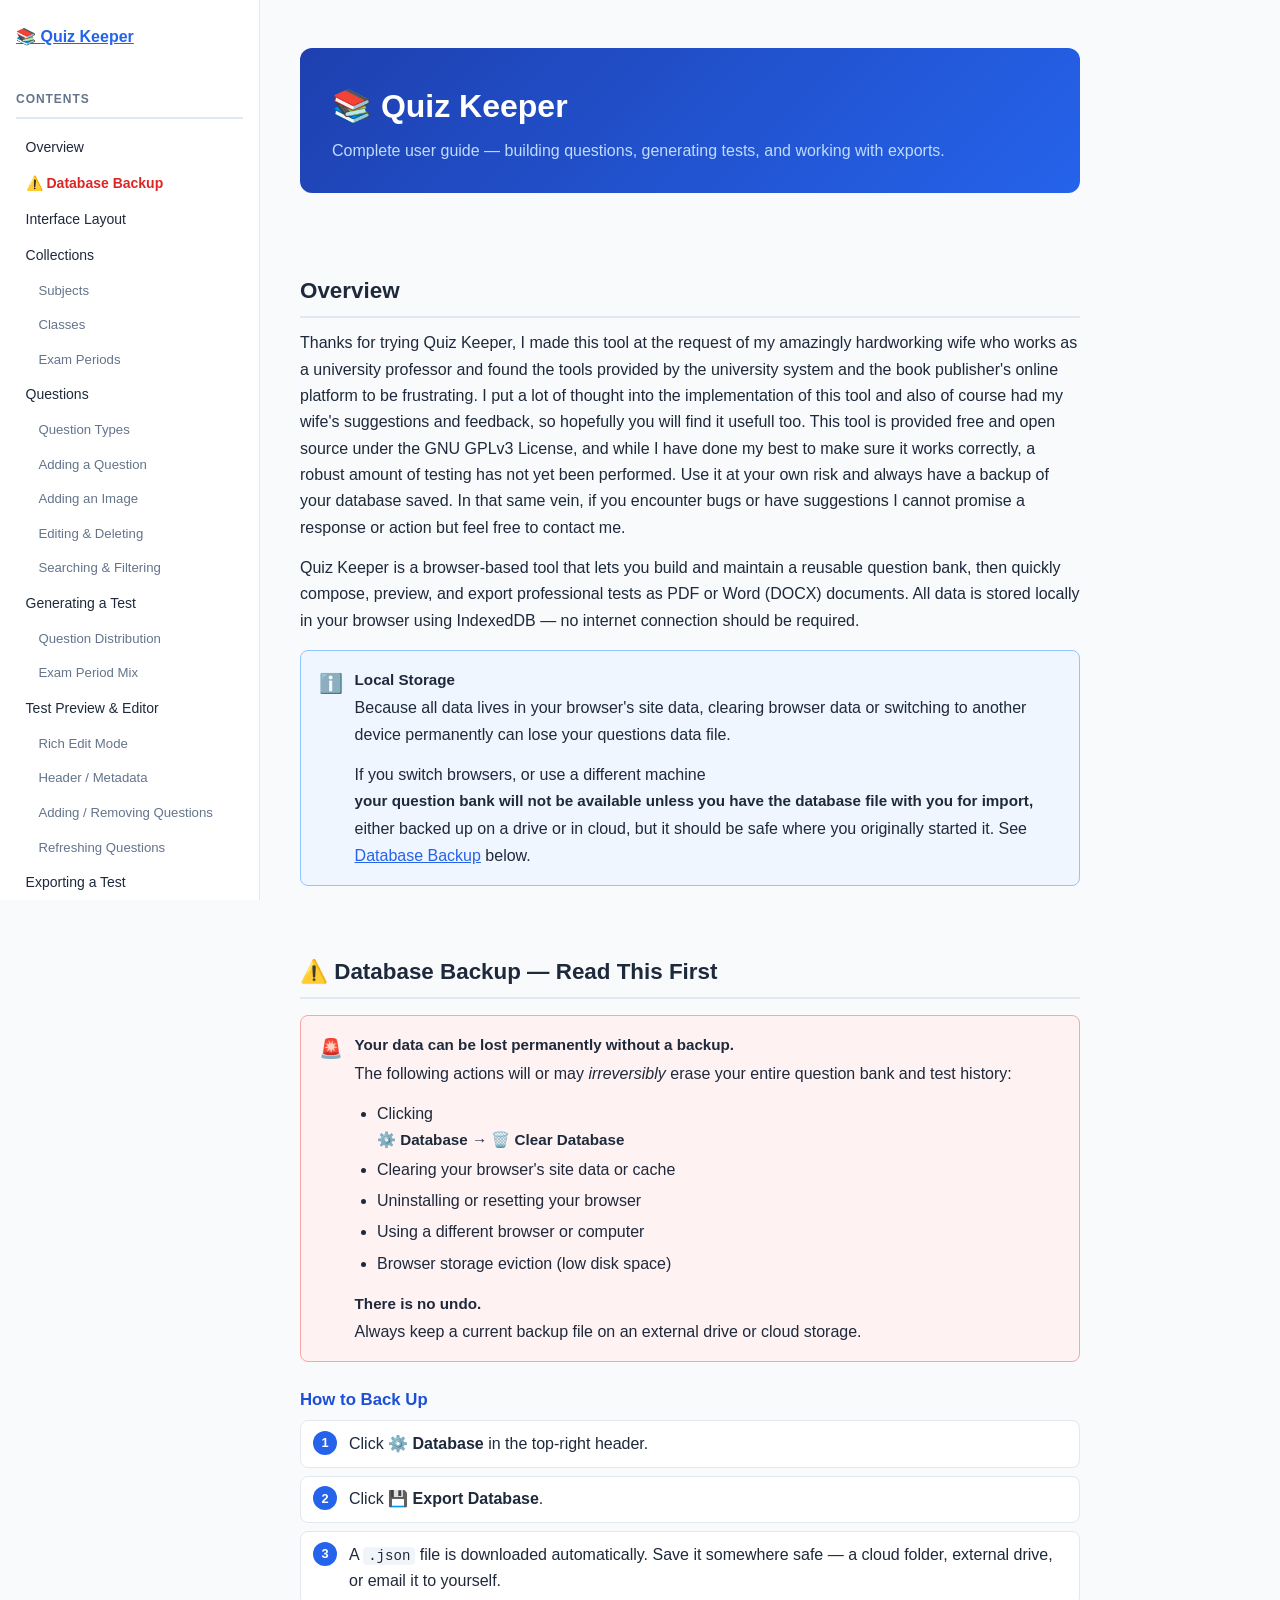
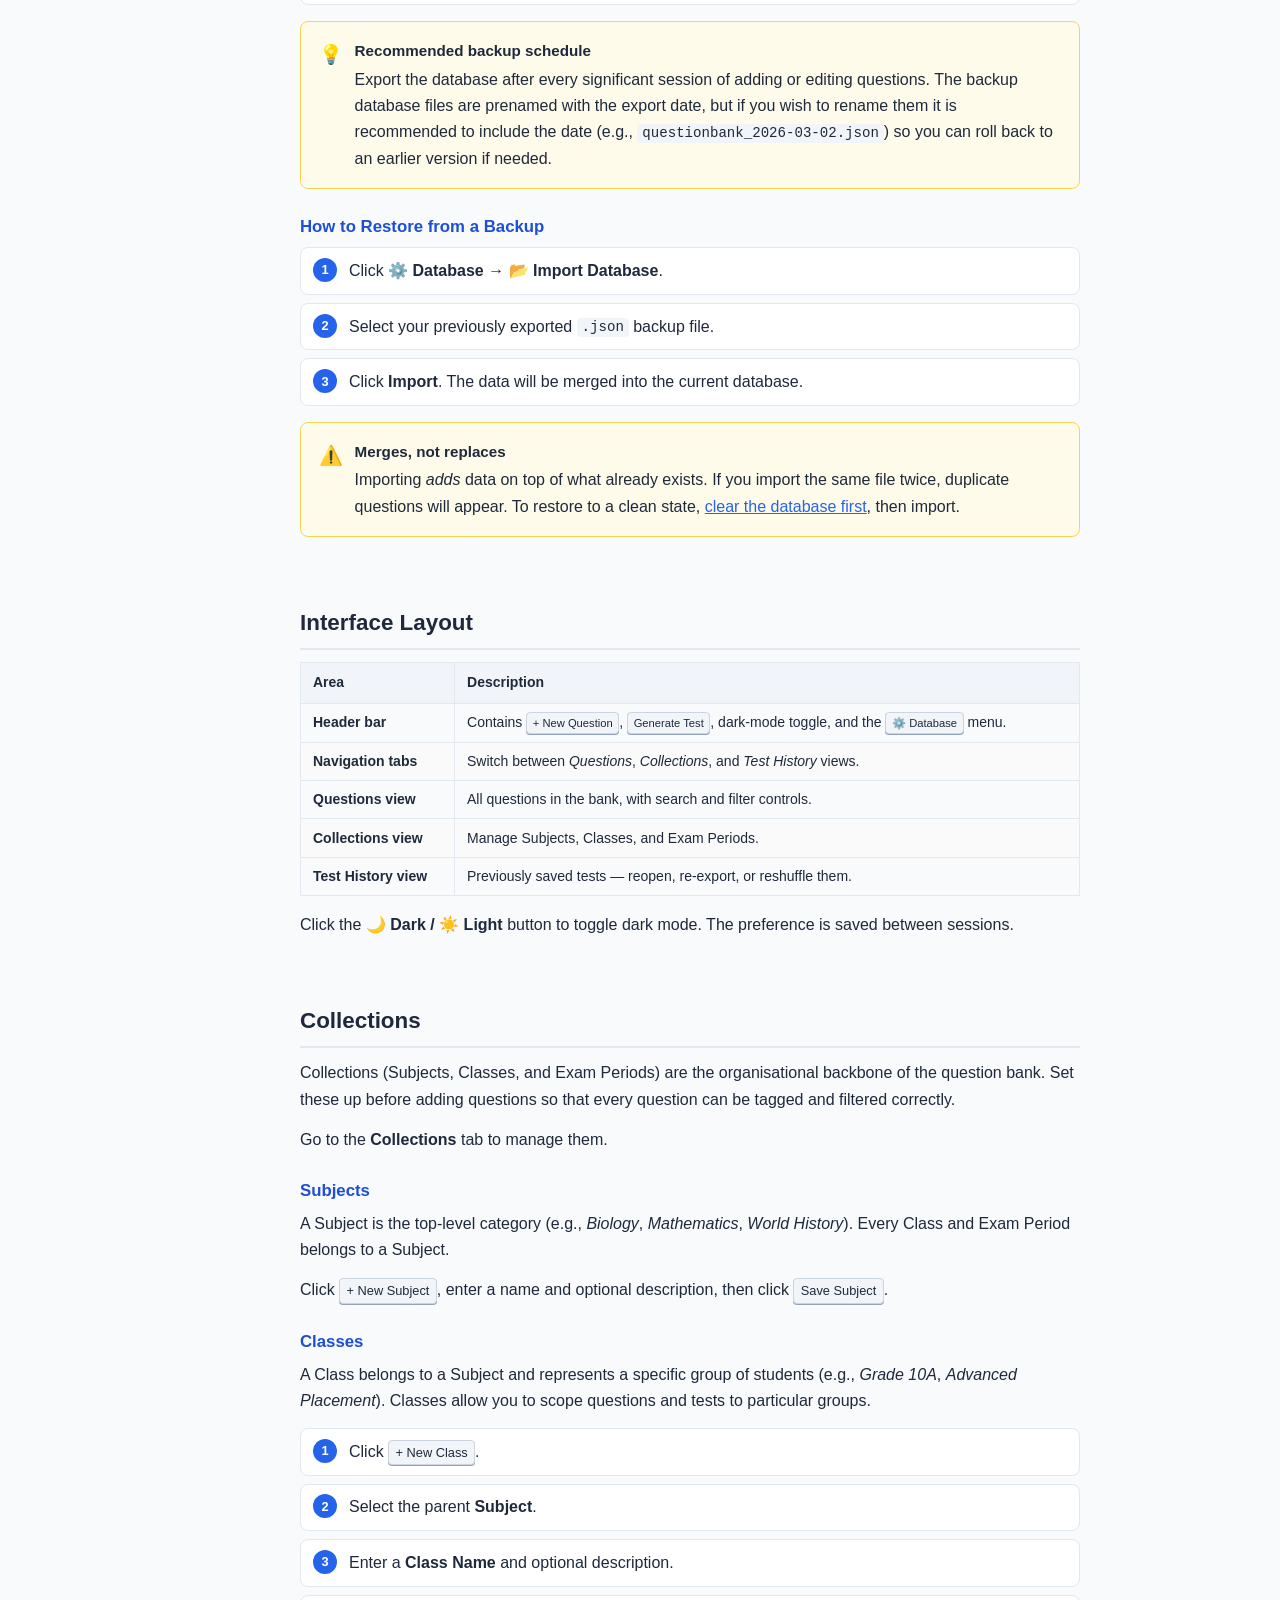
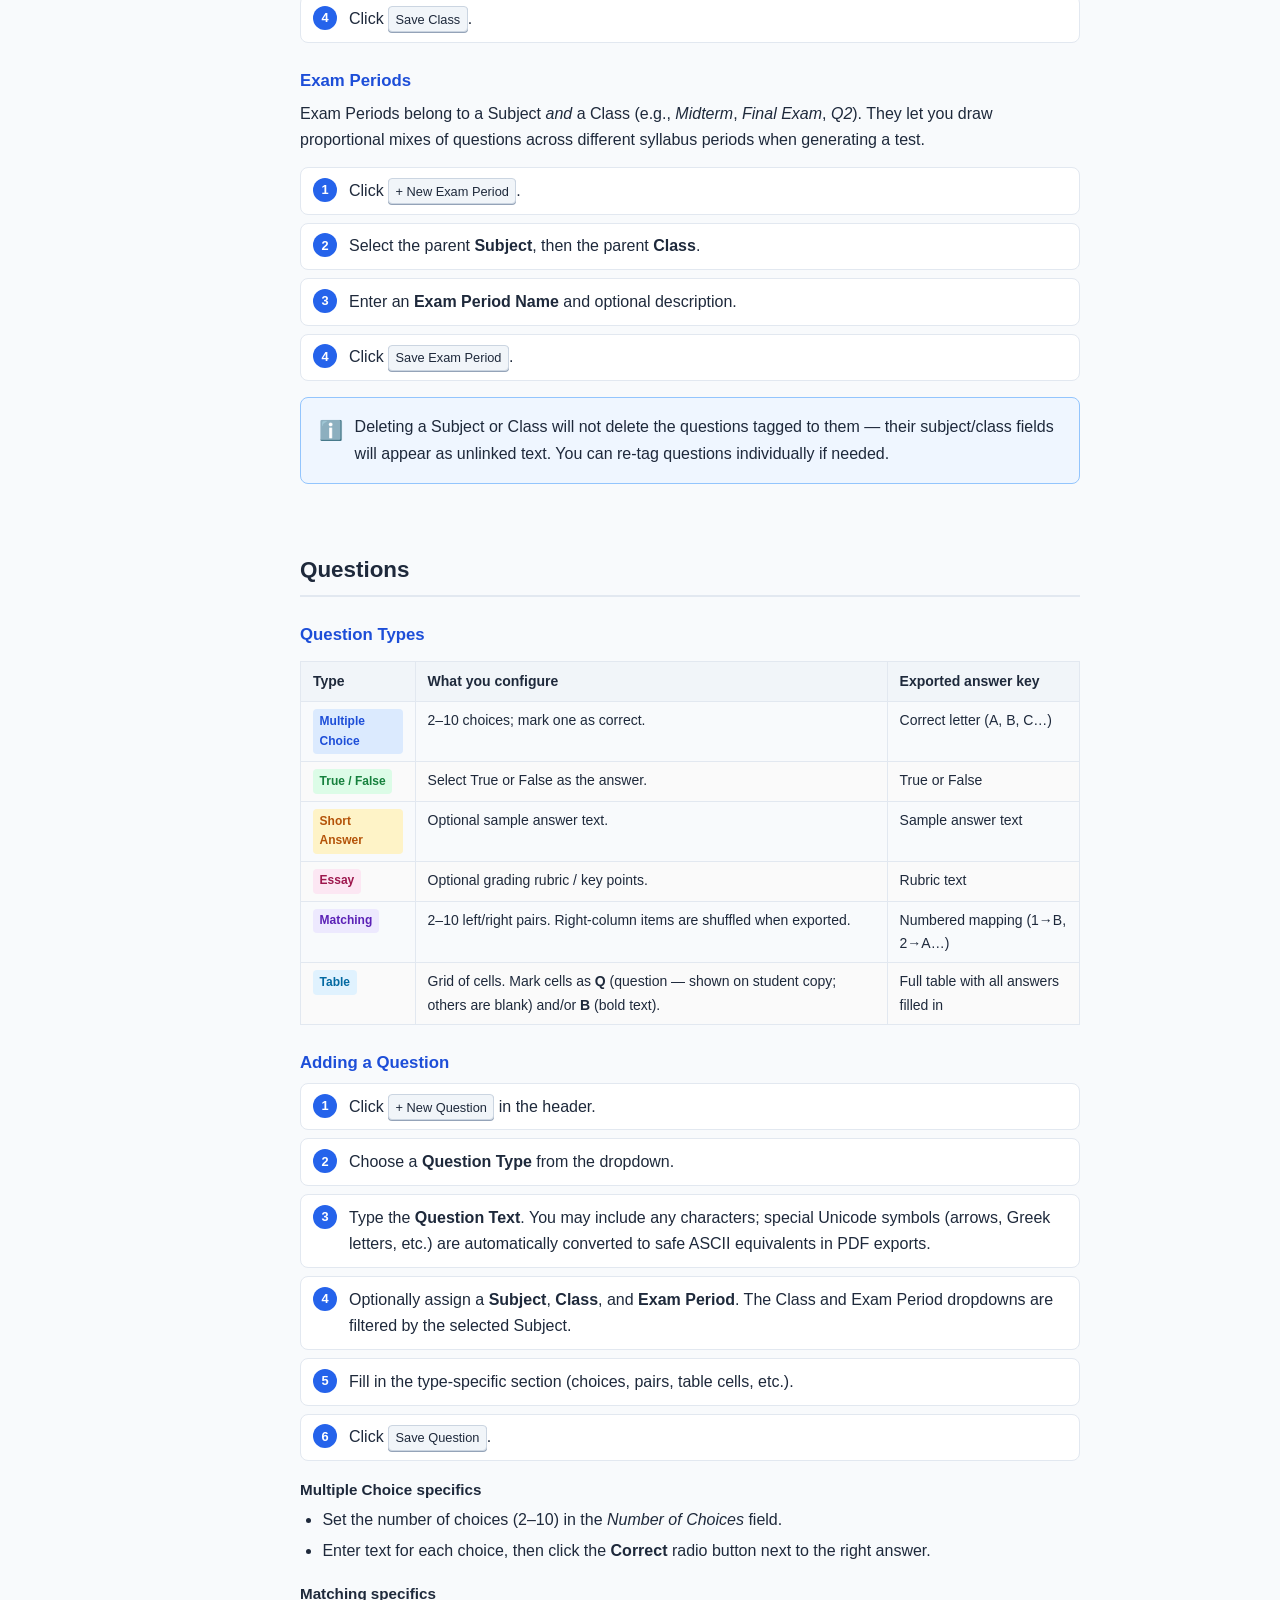
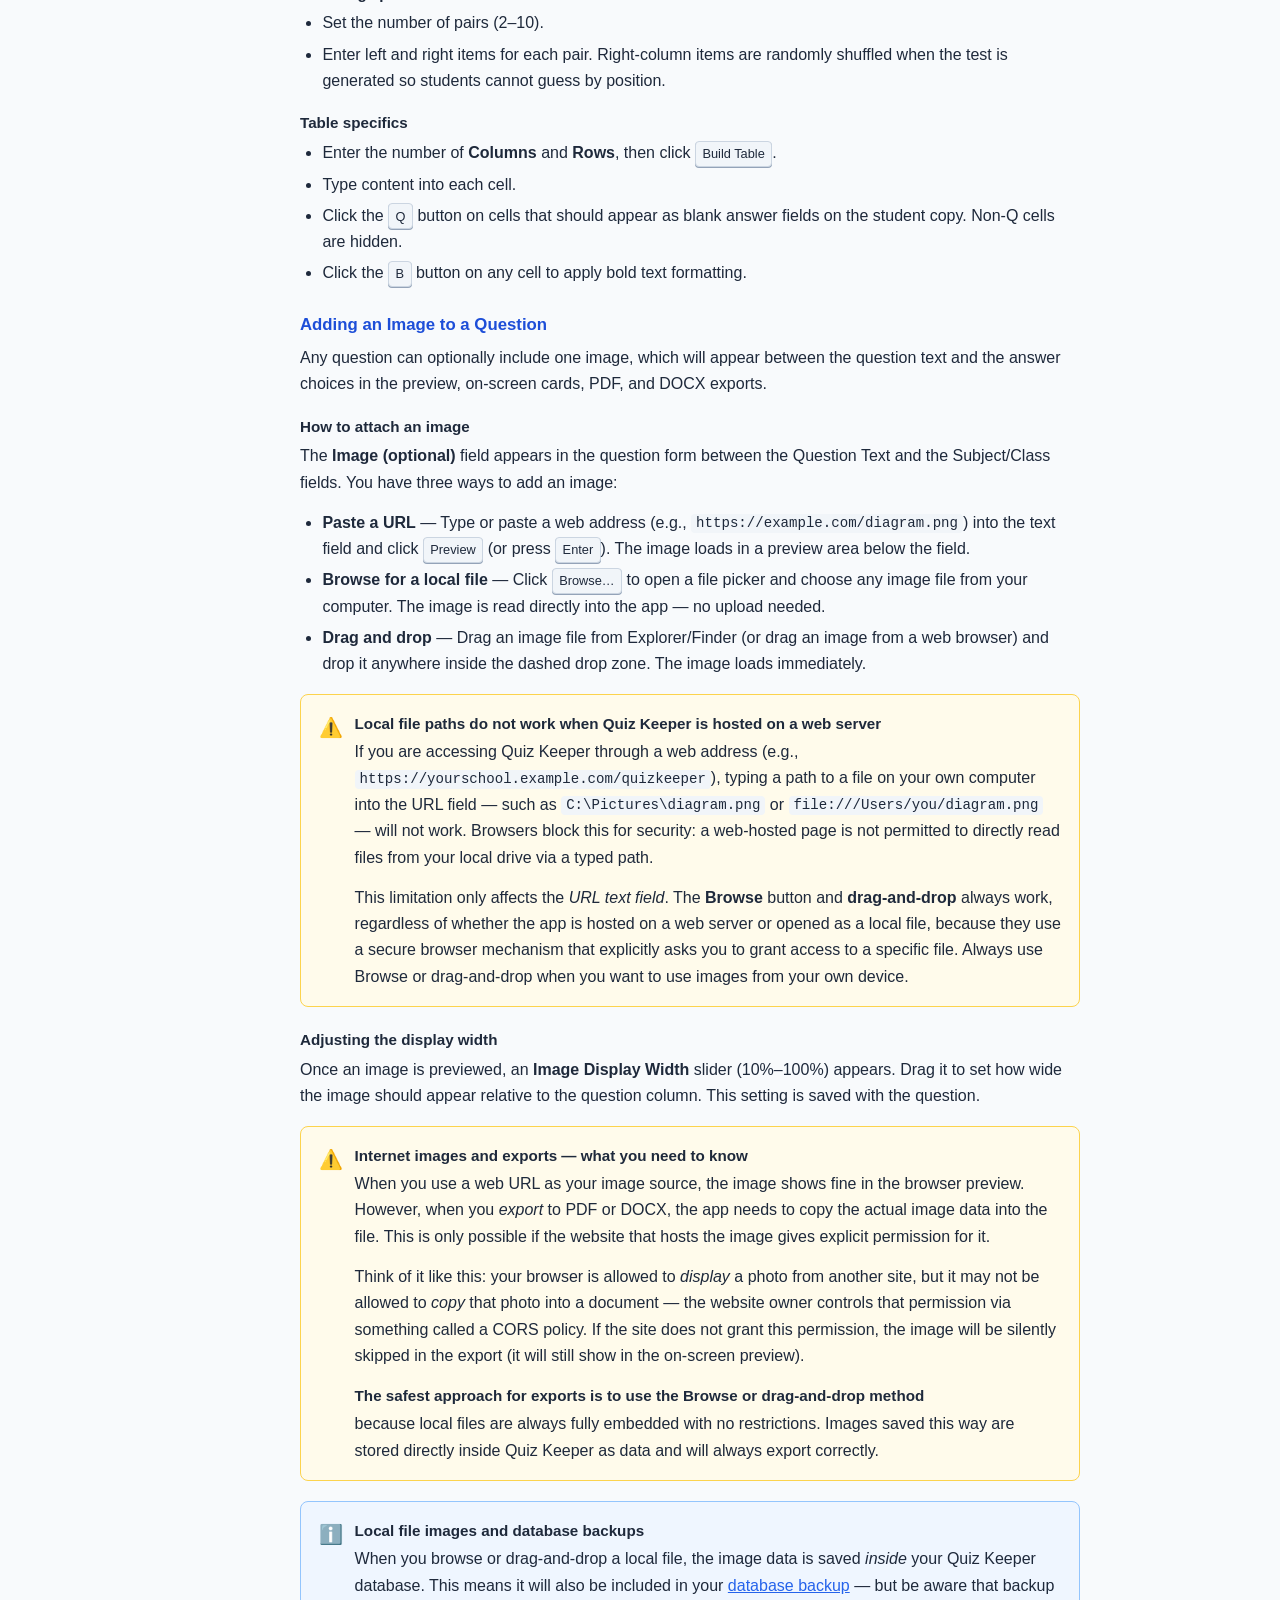
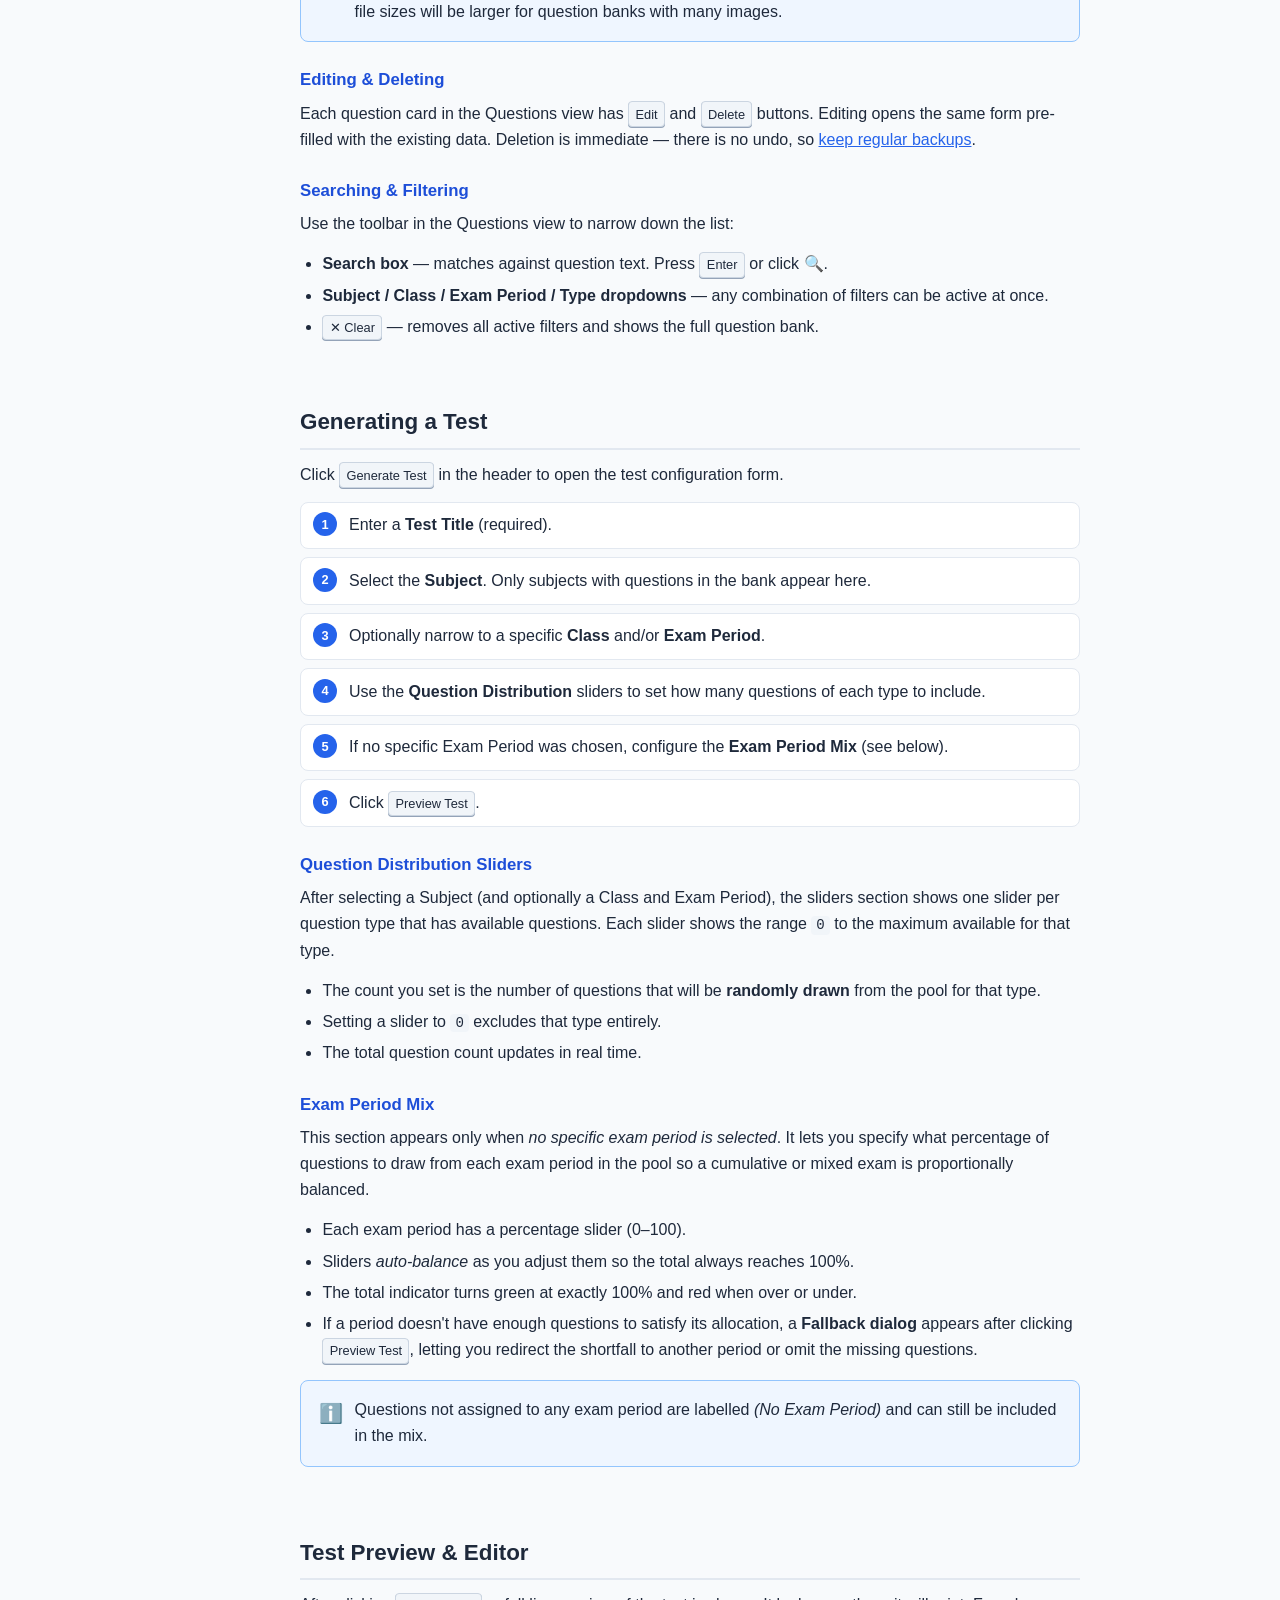
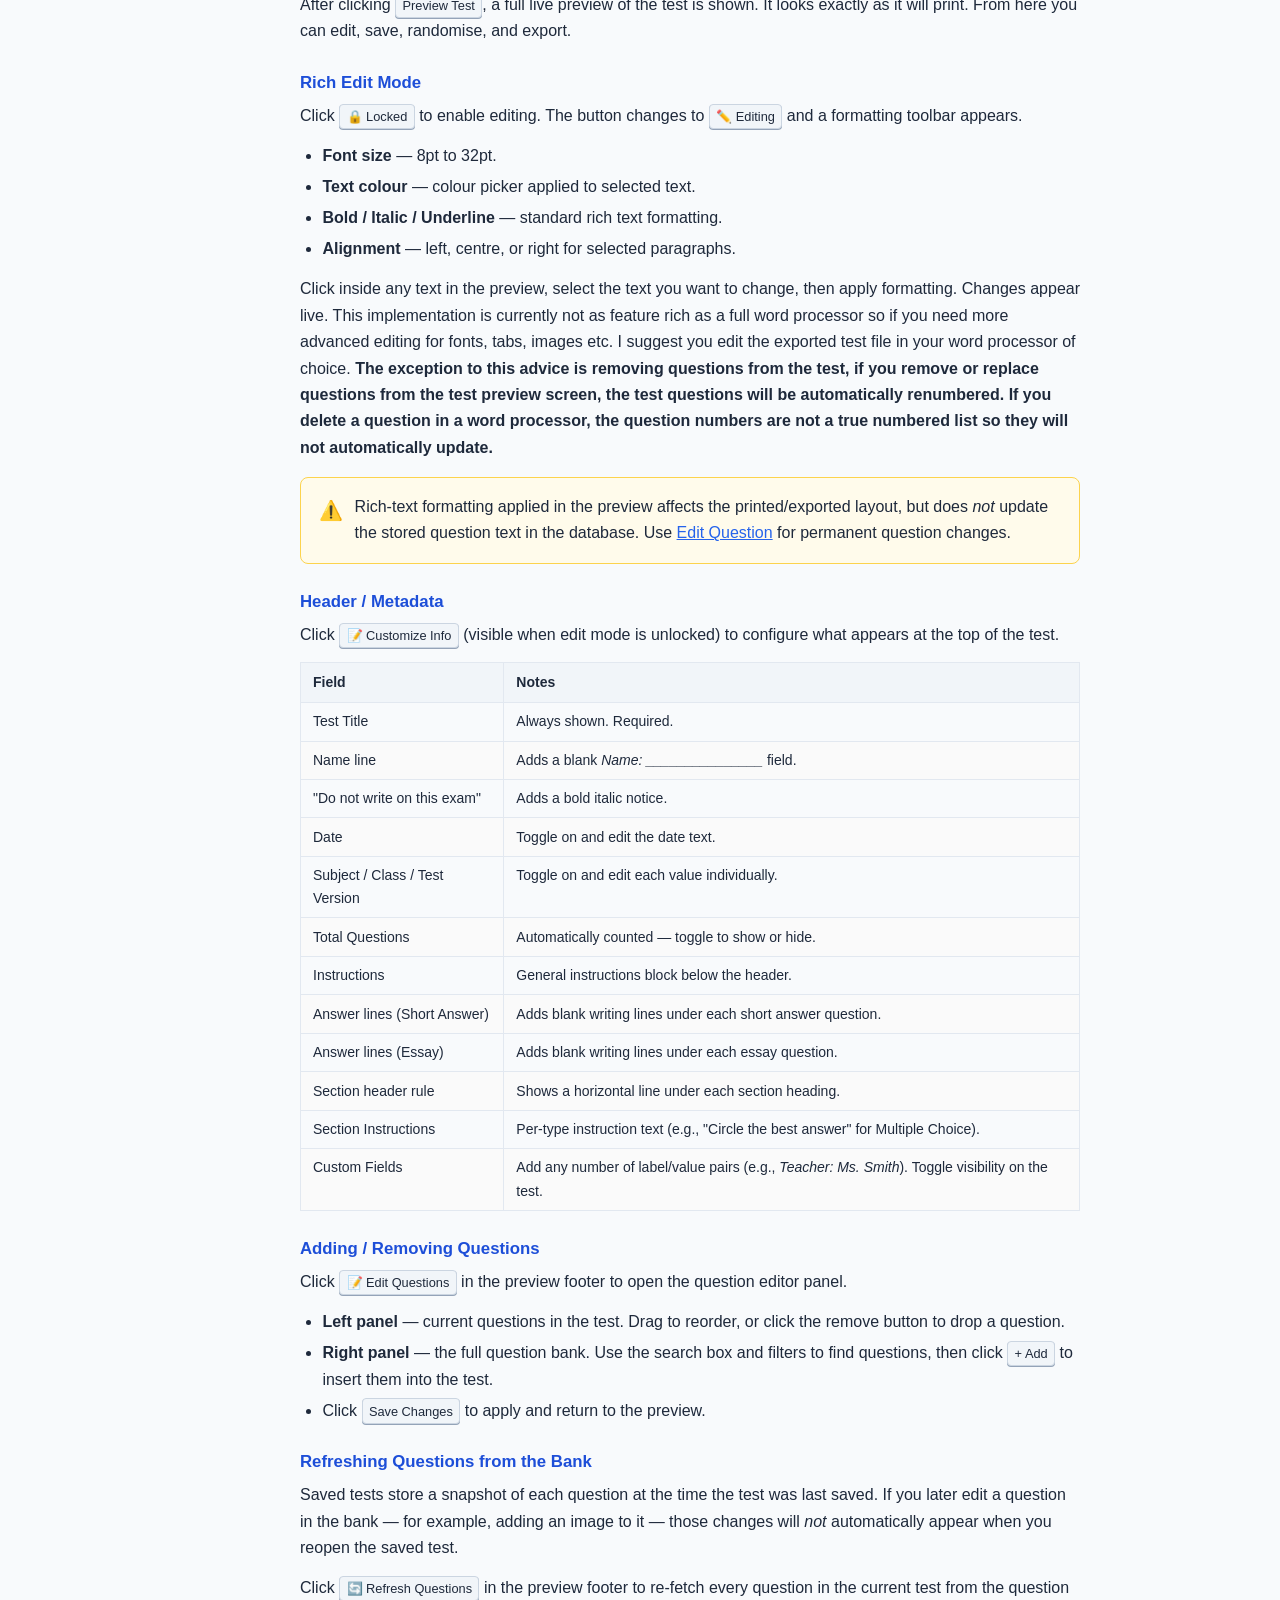
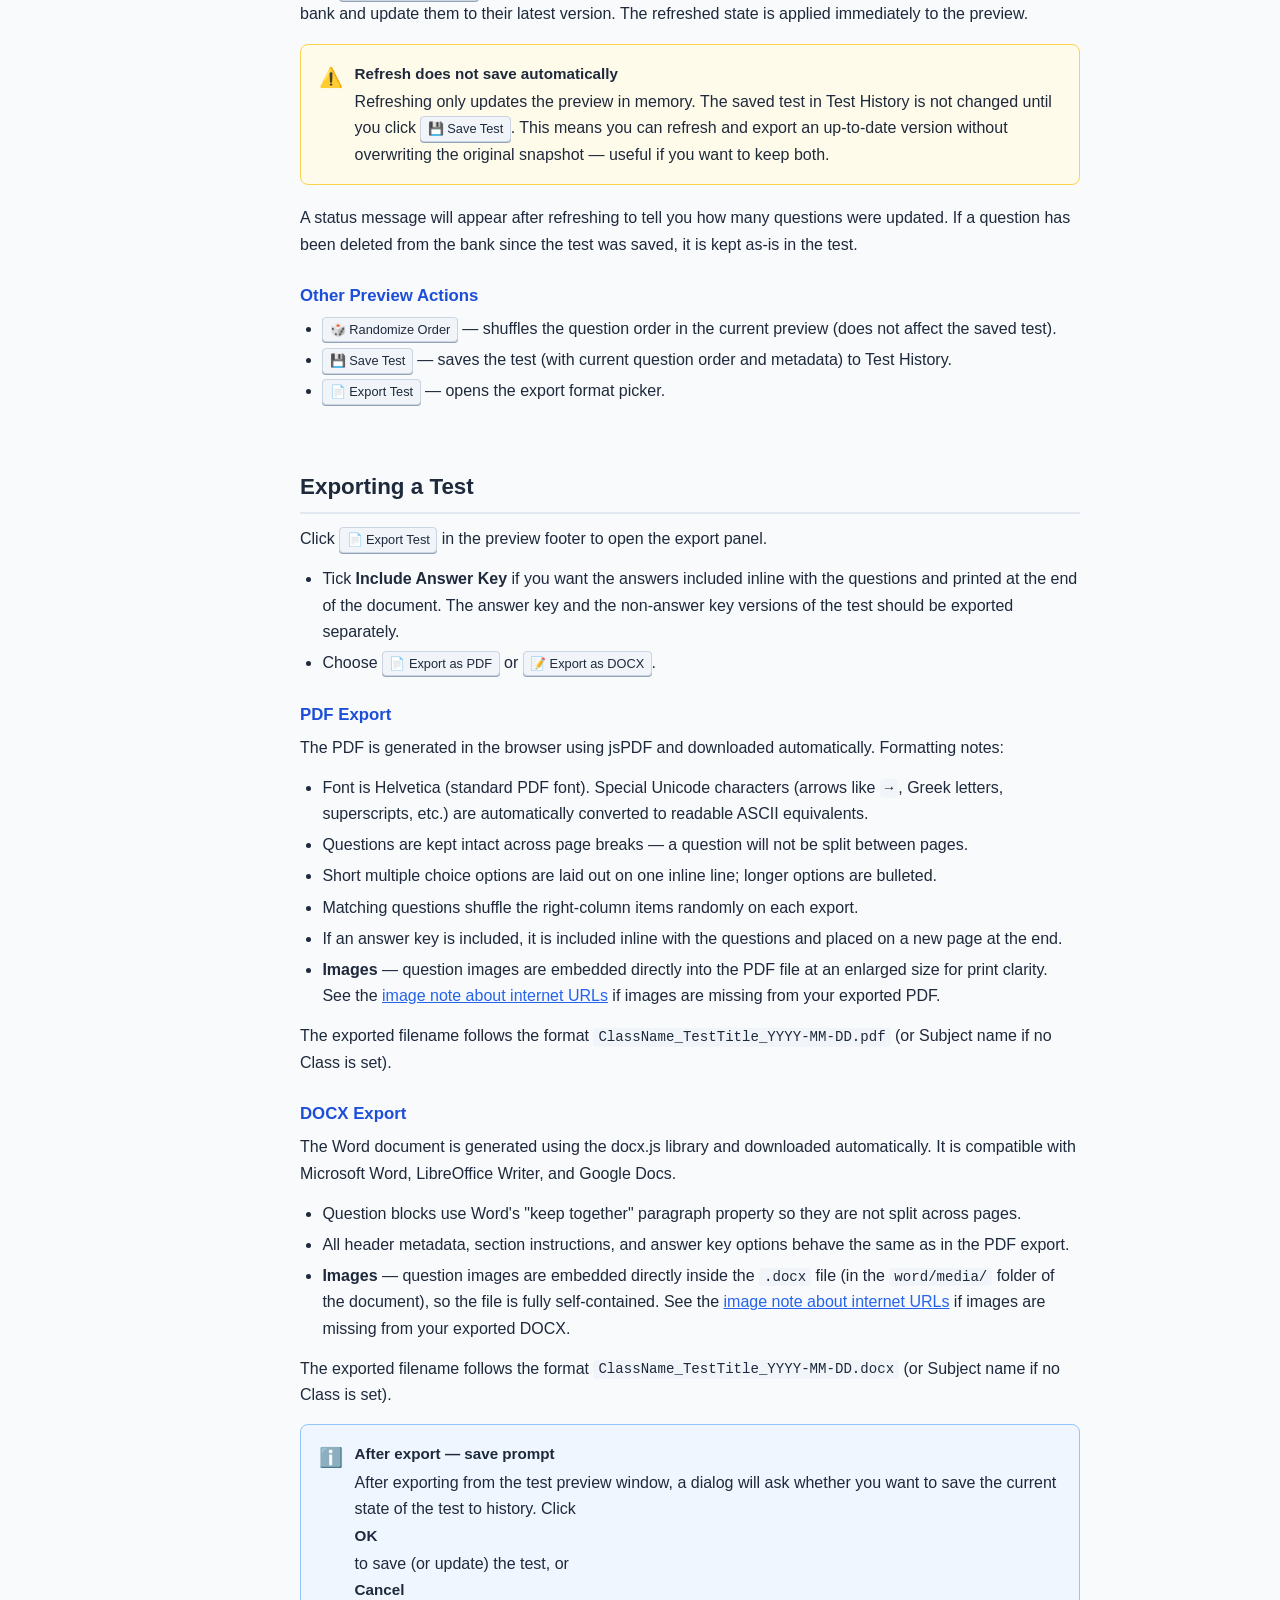
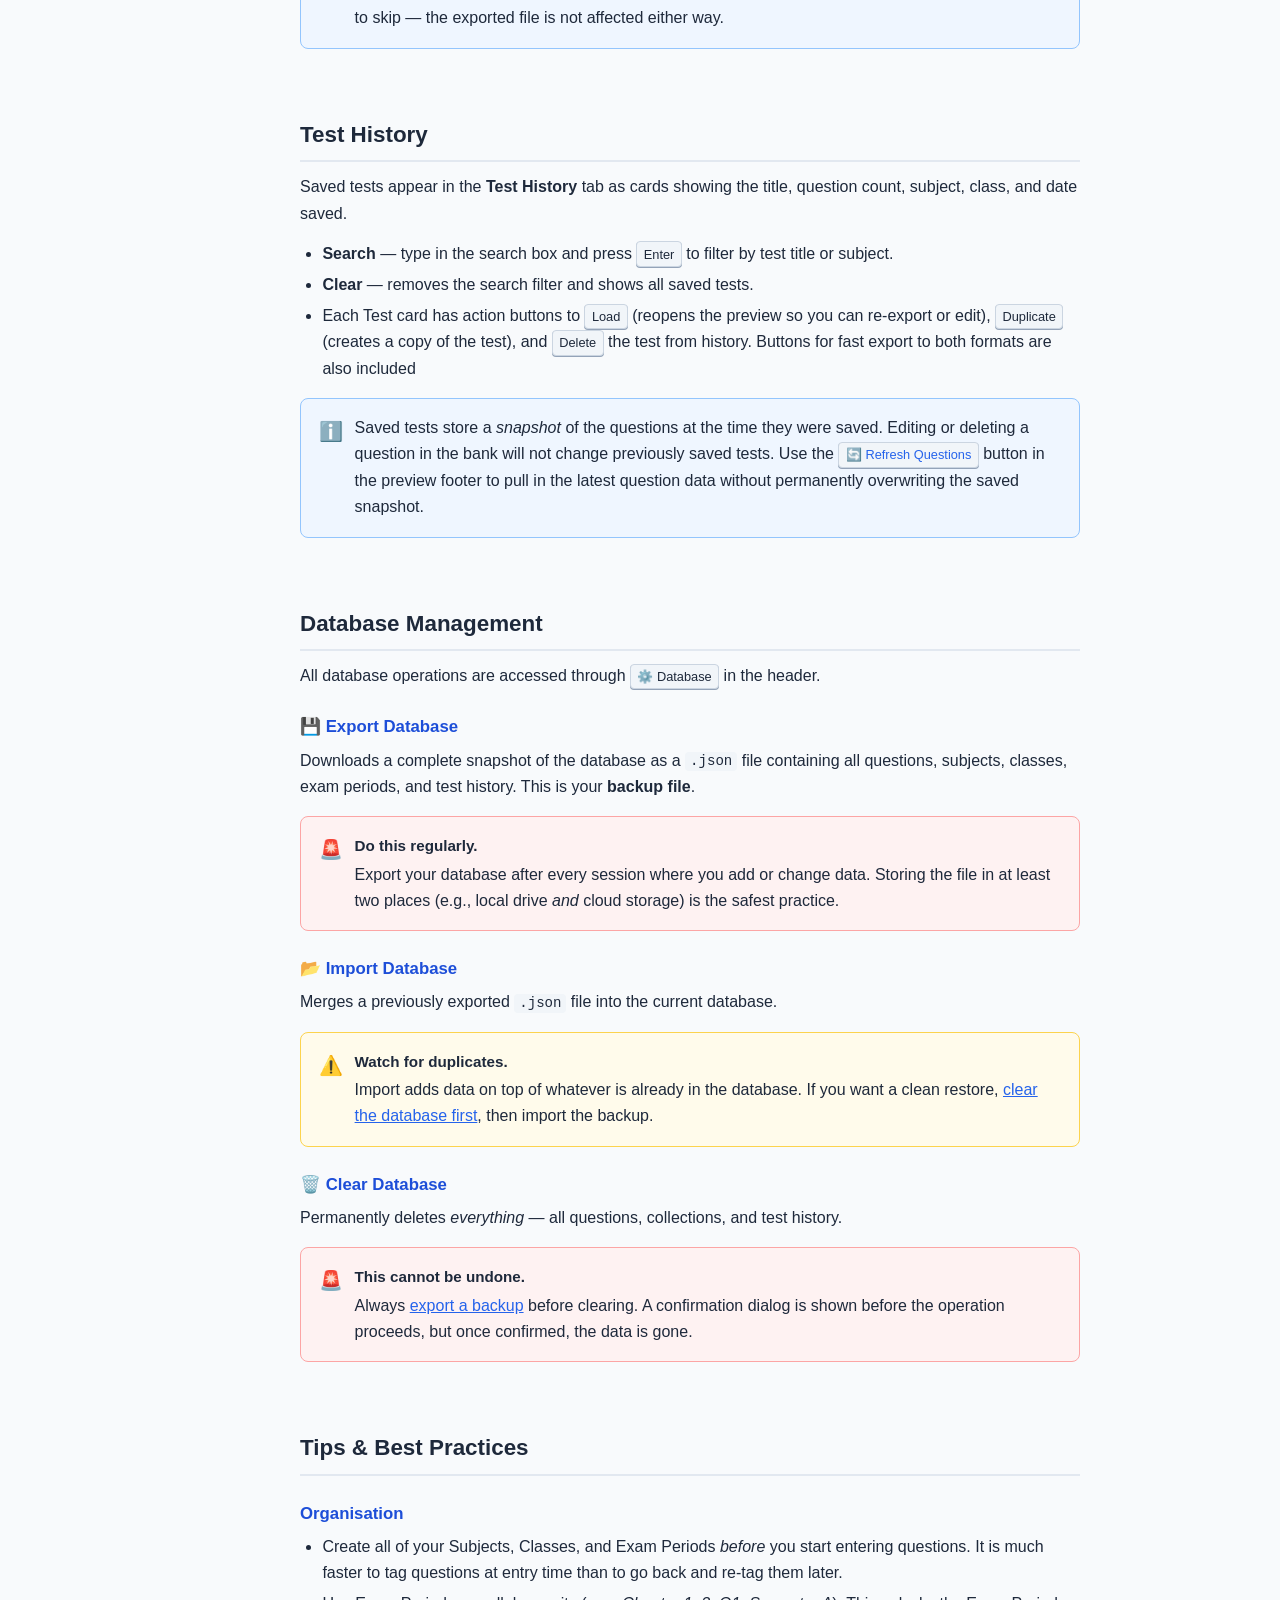
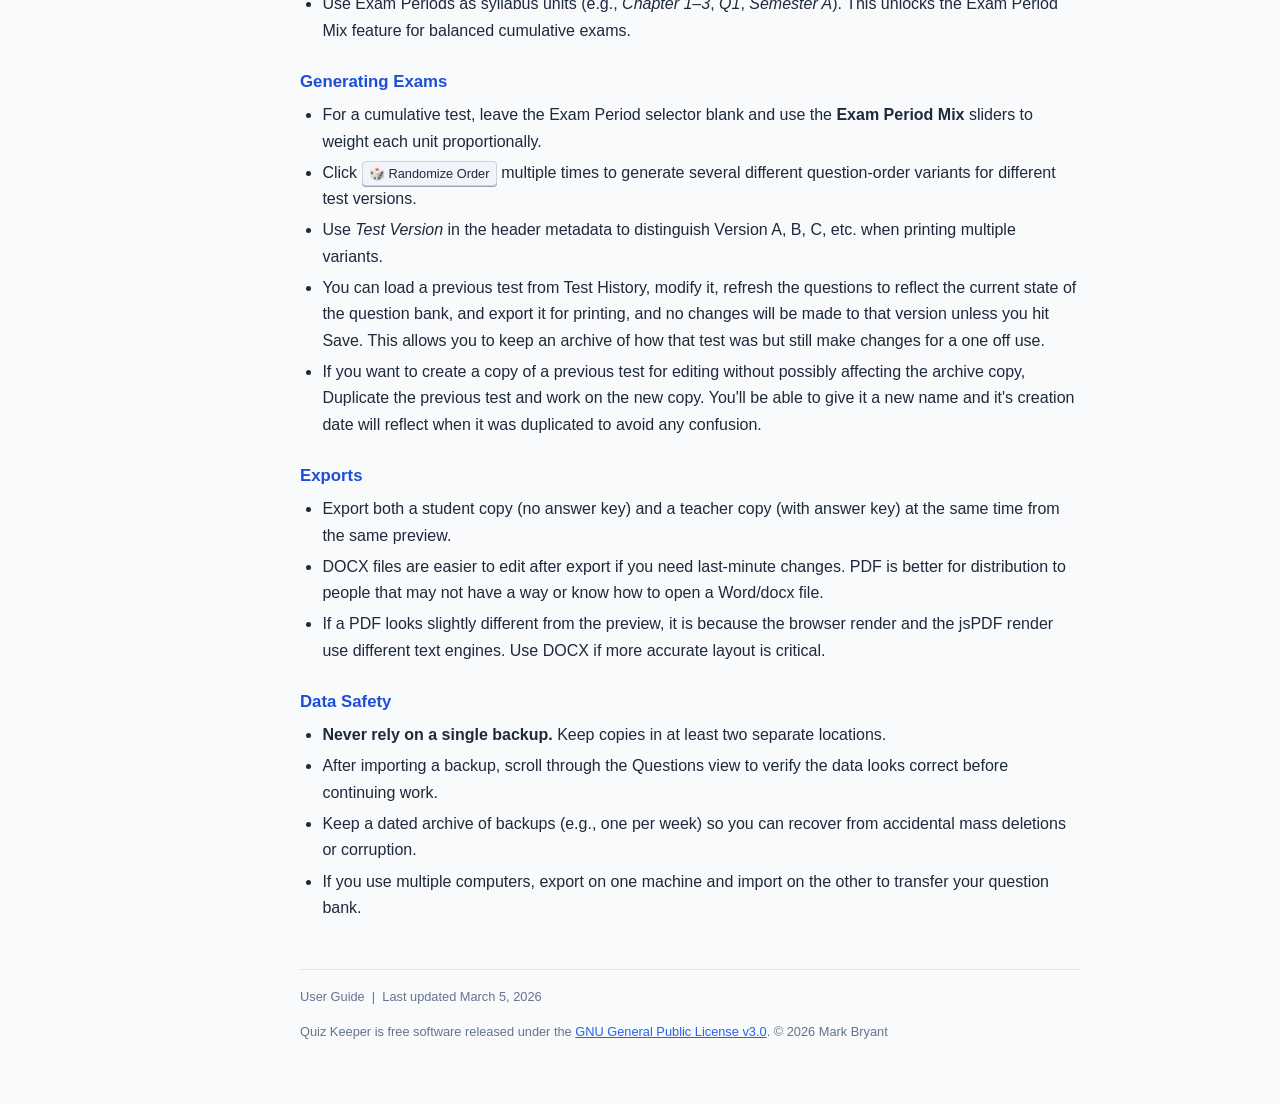
==== commit ac9f9f3d: "Added test duplicate feature, updated documentation" ====
--- a/help.html
+++ b/help.html
@@ -679,7 +679,7 @@
         <ul>
             <li><strong>Search</strong> — type in the search box and press <kbd>Enter</kbd> to filter by test title or subject.</li>
             <li><strong>Clear</strong> — removes the search filter and shows all saved tests.</li>
-            <li>Each card has action buttons to <kbd>Re-open</kbd> (reopens the preview so you can re-export or edit) and <kbd>Delete</kbd> the test from history.</li>
+            <li>Each Test card has action buttons to <kbd>Load</kbd> (reopens the preview so you can re-export or edit), <kbd>Duplicate</kbd> (creates a copy of the test), and <kbd>Delete</kbd> the test from history. Buttons for fast export to both formats are also included</li>
         </ul>
 
         <div class="callout info">
@@ -741,17 +741,17 @@
 
         <h3>Generating Exams</h3>
         <ul>
-            <li>For a cumulative final, leave the Exam Period selector blank and use the <strong>Exam Period Mix</strong> sliders to weight each unit proportionally.</li>
+            <li>For a cumulative test, leave the Exam Period selector blank and use the <strong>Exam Period Mix</strong> sliders to weight each unit proportionally.</li>
             <li>Click <kbd>🎲 Randomize Order</kbd> multiple times to generate several different question-order variants for different test versions.</li>
             <li>Use <em>Test Version</em> in the header metadata to distinguish Version A, B, C, etc. when printing multiple variants.</li>
             <li>You can load a previous test from Test History, modify it, refresh the questions to reflect the current state of the question bank, and export it for printing, and no changes will be made to that version unless you hit Save. This allows you to keep an archive of how that test was but still make changes for a one off use.</li>
-            
+            <li>If you want to create a copy of a previous test for editing without possibly affecting the archive copy, Duplicate the previous test and work on the new copy. You'll be able to give it a new name and it's creation date will reflect when it was duplicated to avoid any confusion.</li>
         </ul>
 
         <h3>Exports</h3>
         <ul>
             <li>Export both a student copy (no answer key) and a teacher copy (with answer key) at the same time from the same preview.</li>
-            <li>DOCX files are easier to edit after export if you need last-minute changes. PDF is better for distribution to students.</li>
+            <li>DOCX files are easier to edit after export if you need last-minute changes. PDF is better for distribution to people that may not have a way or know how to open a Word/docx file.</li>
             <li>If a PDF looks slightly different from the preview, it is because the browser render and the jsPDF render use different text engines. Use DOCX if more accurate layout is critical.</li>
         </ul>
 
@@ -765,7 +765,8 @@
     </section>
 
     <hr style="margin:3rem 0 1rem;border:none;border-top:1px solid var(--border);">
-    <p style="color:var(--text-muted);font-size:0.8rem;">Quiz Keeper — User Guide &nbsp;|&nbsp; Last updated March 5, 2026</p>
+    <p style="color:var(--text-muted);font-size:0.8rem;">User Guide &nbsp;|&nbsp; Last updated March 5, 2026</p>
+    <p style="color:var(--text-muted);font-size:0.8rem;">Quiz Keeper is free software released under the <a href="https://www.gnu.org/licenses/gpl-3.0.html">GNU General Public License v3.0</a>. © 2026 Mark Bryant</p>
 
 </main>
 <script src="https://storage.ko-fi.com/cdn/widget/Widget_2.js"></script>
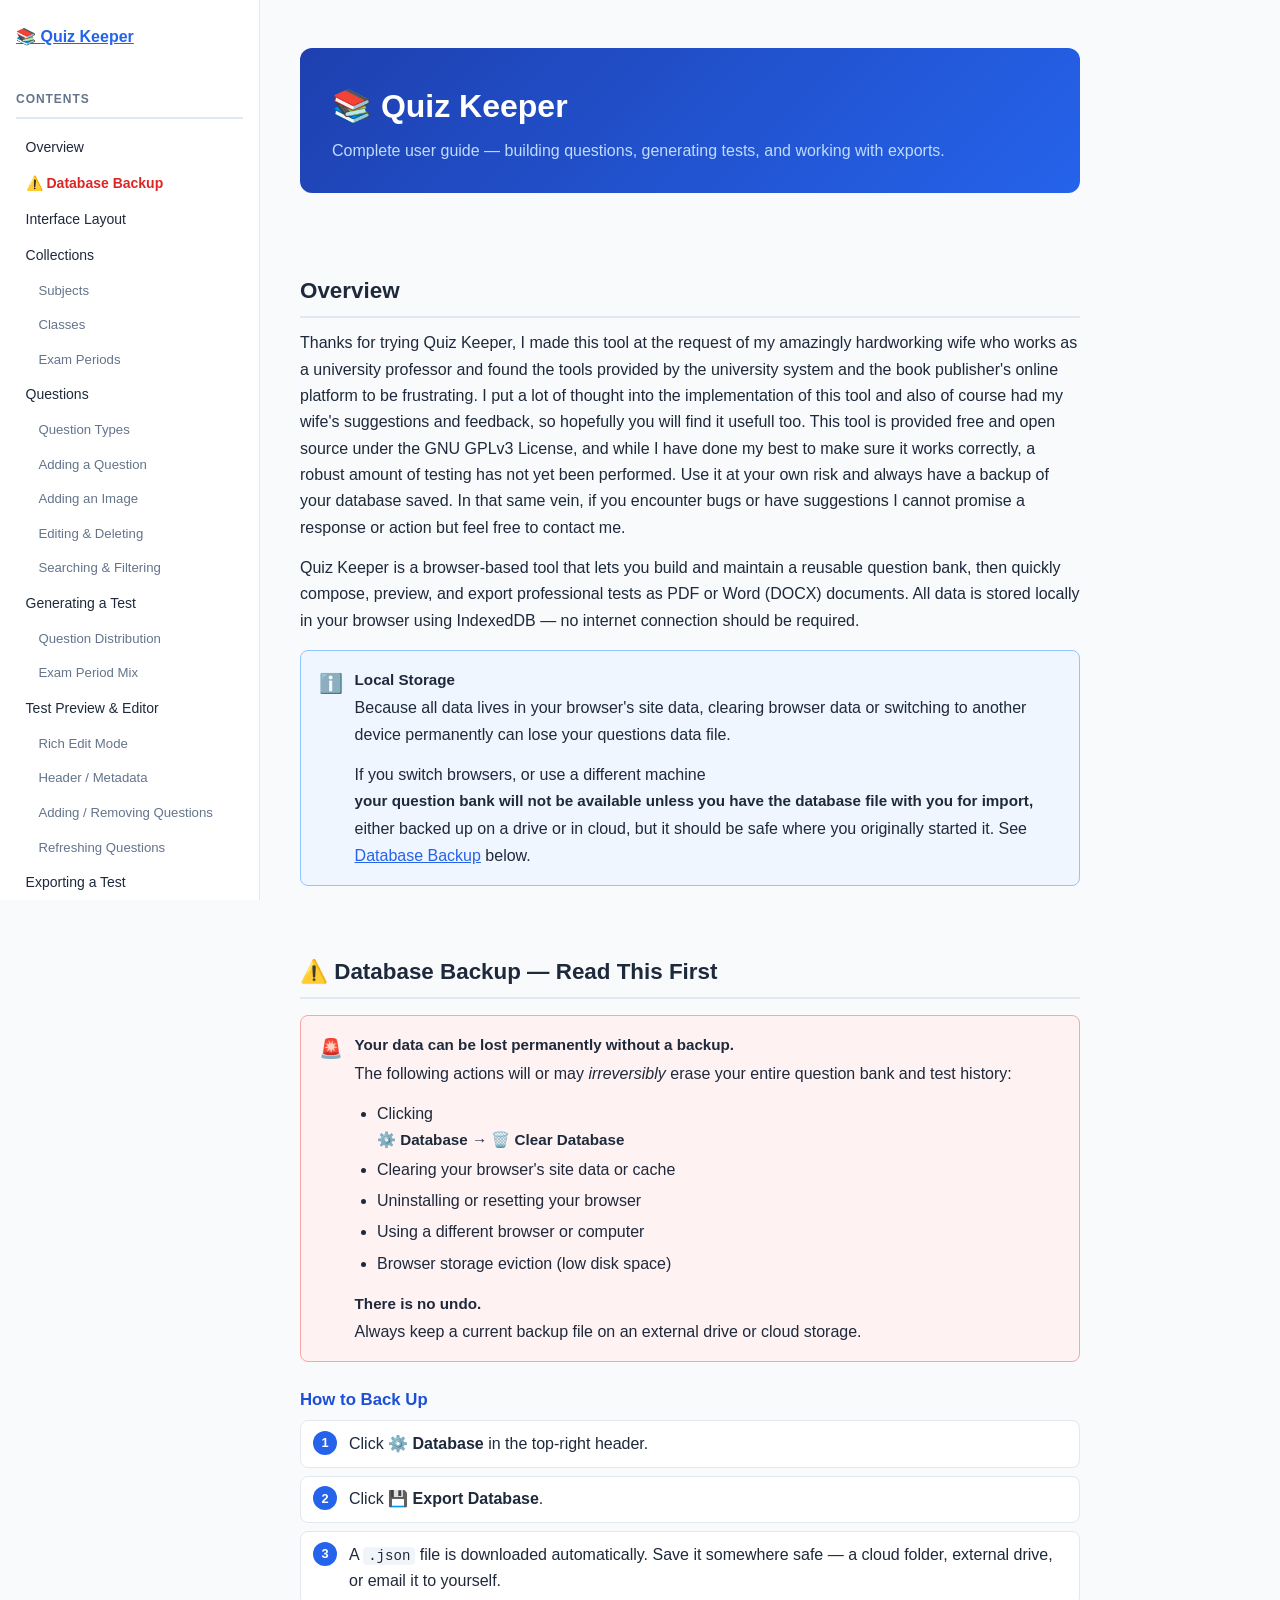
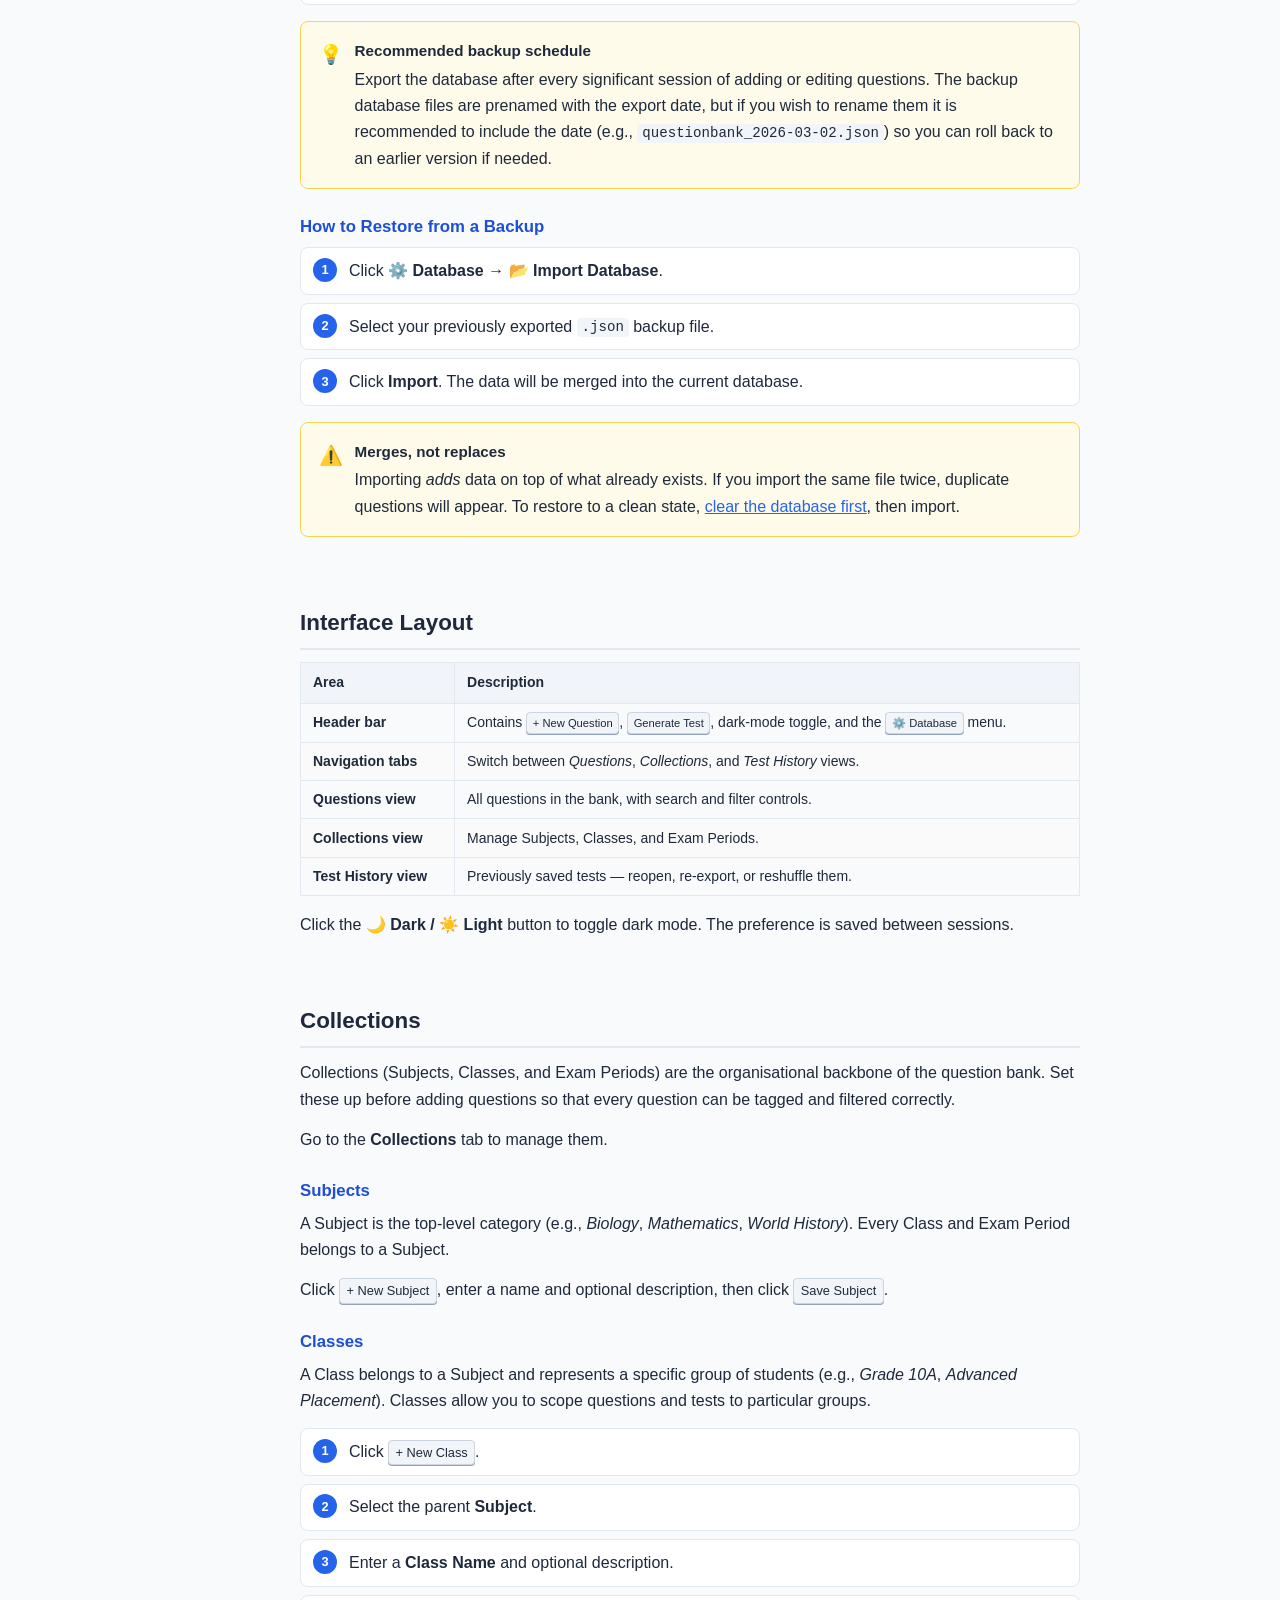
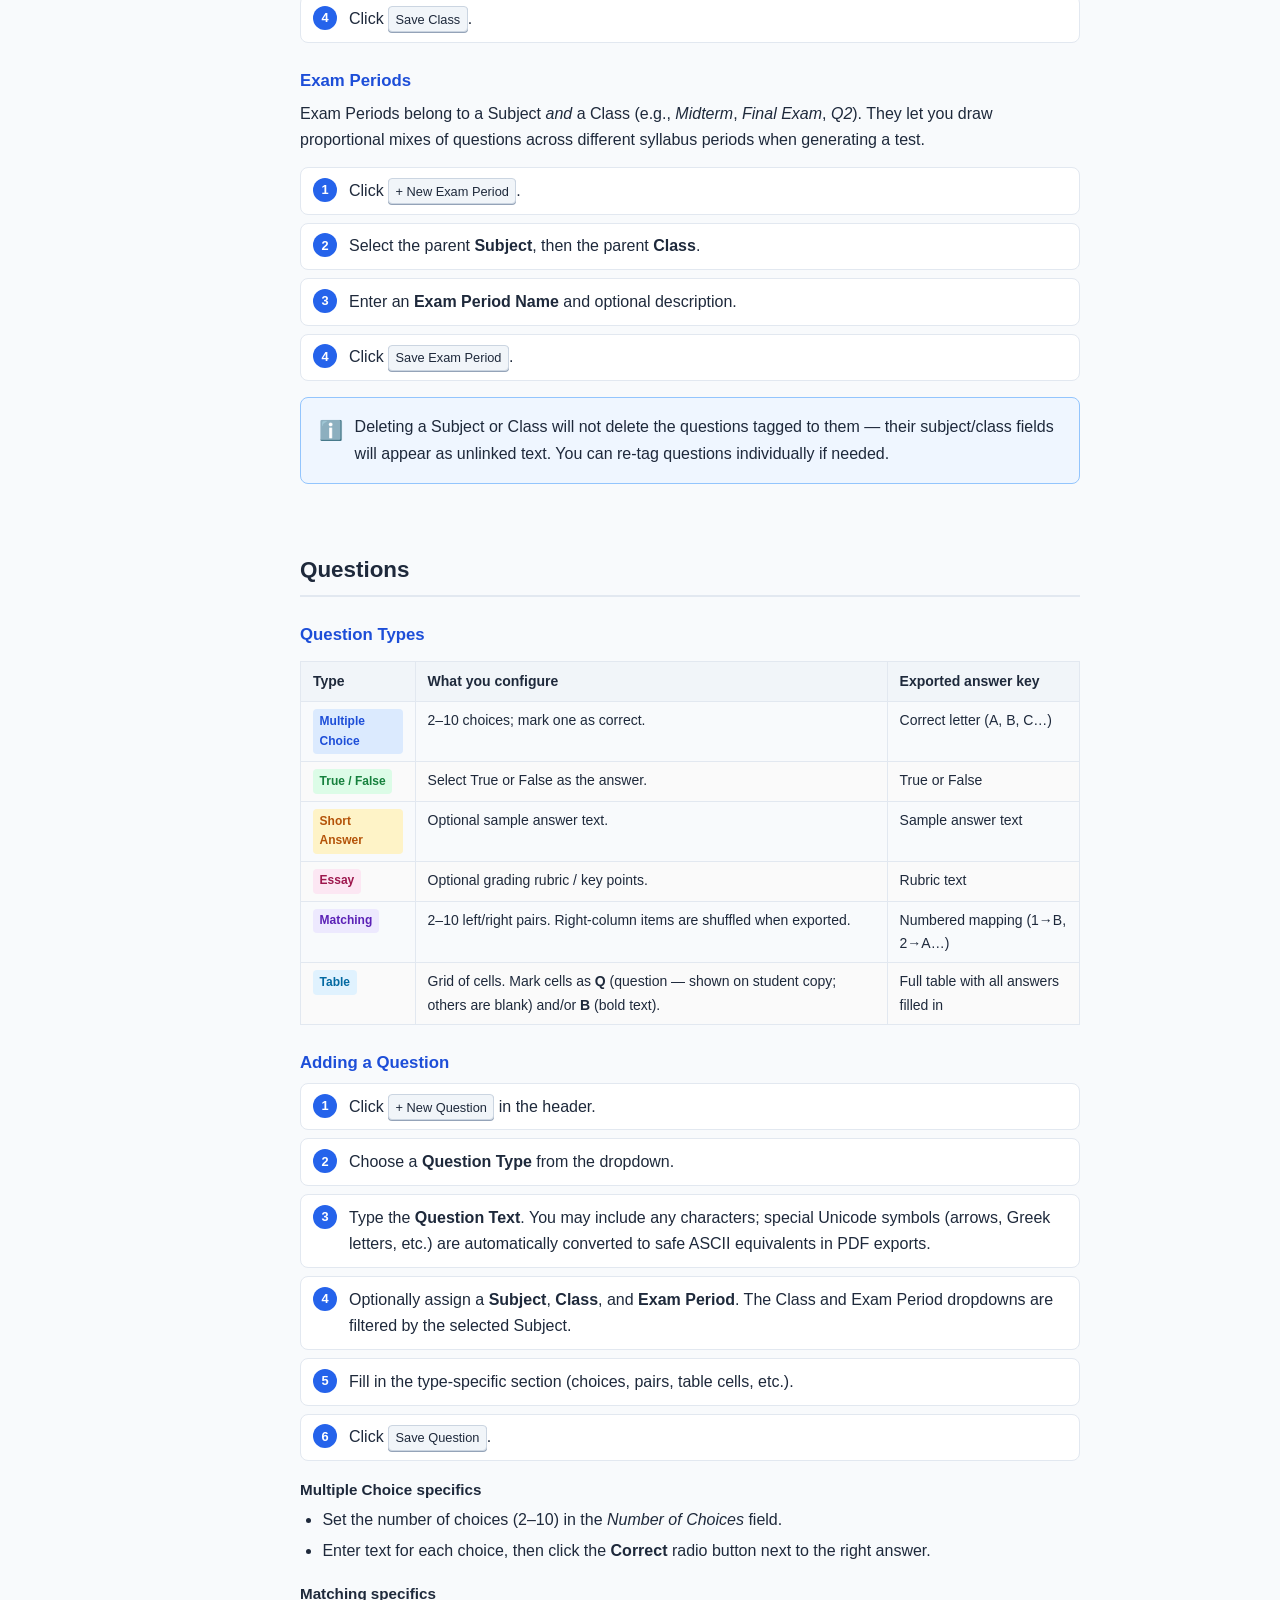
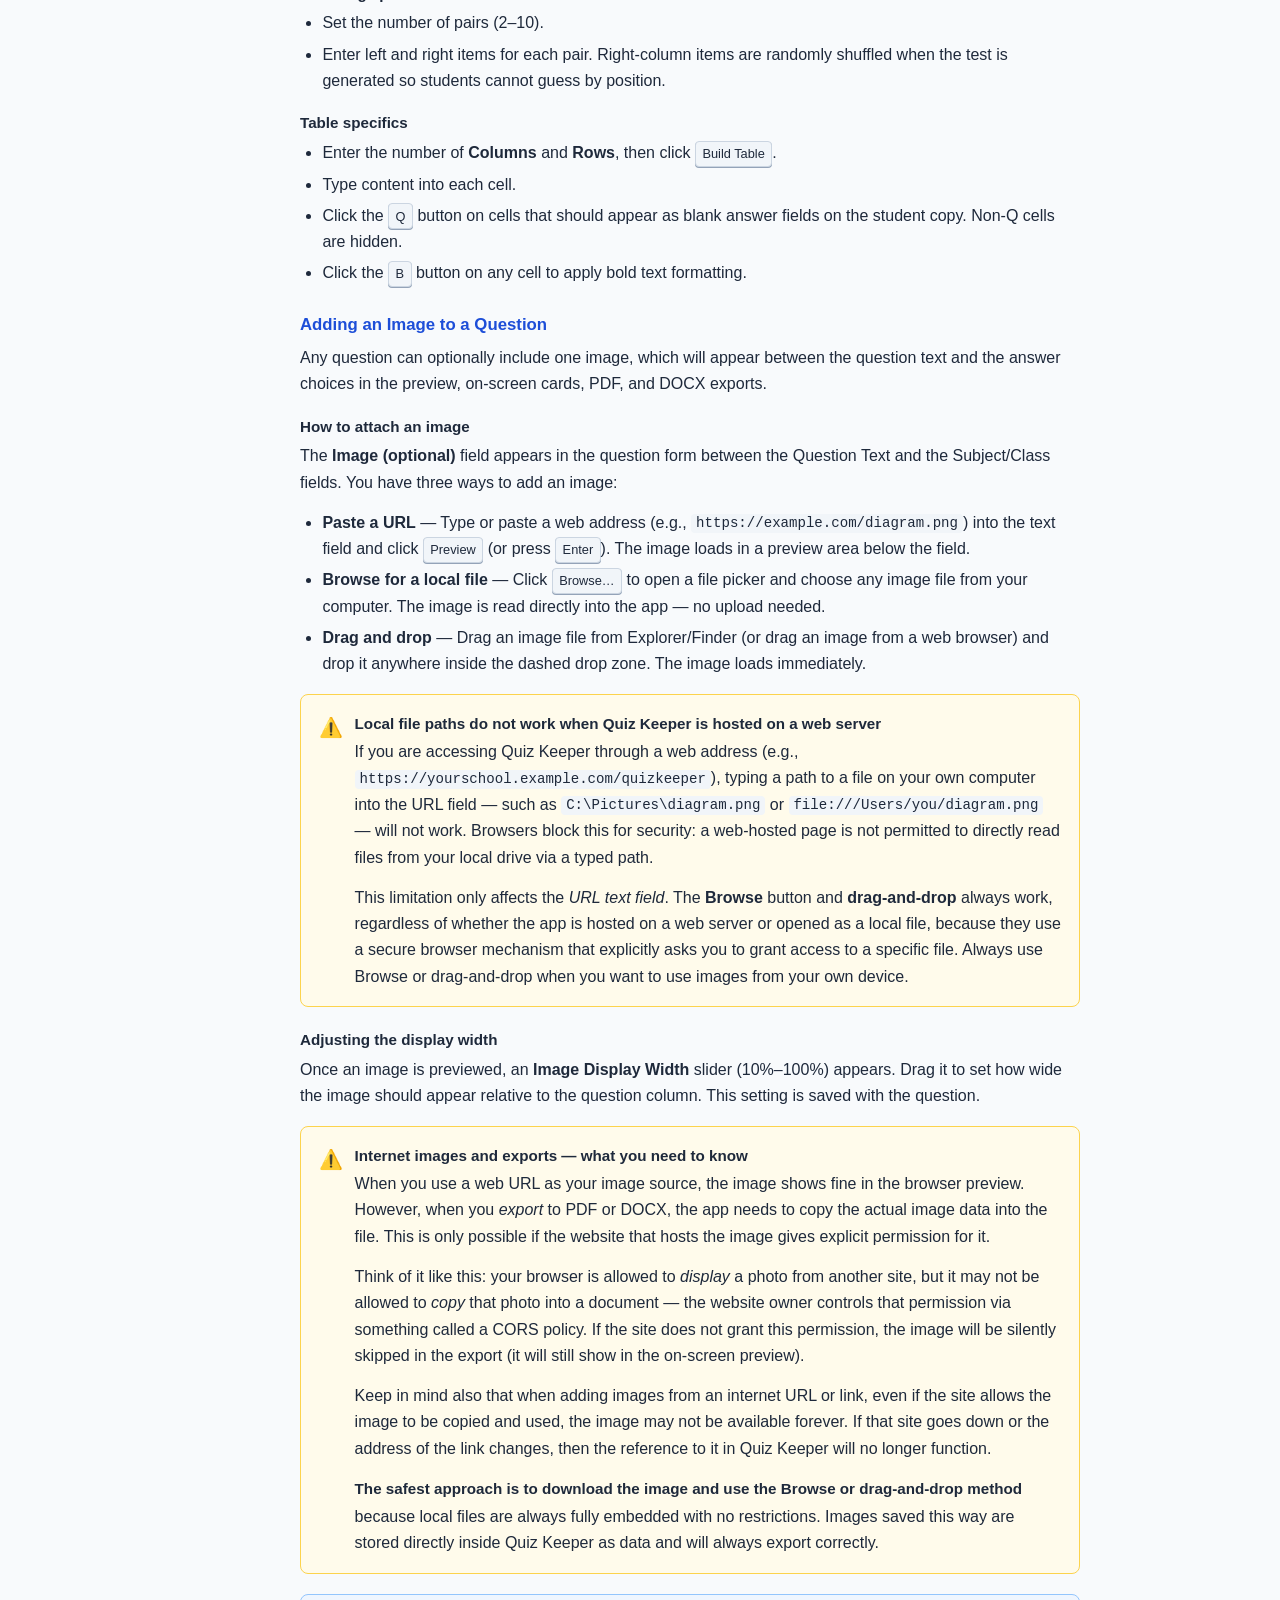
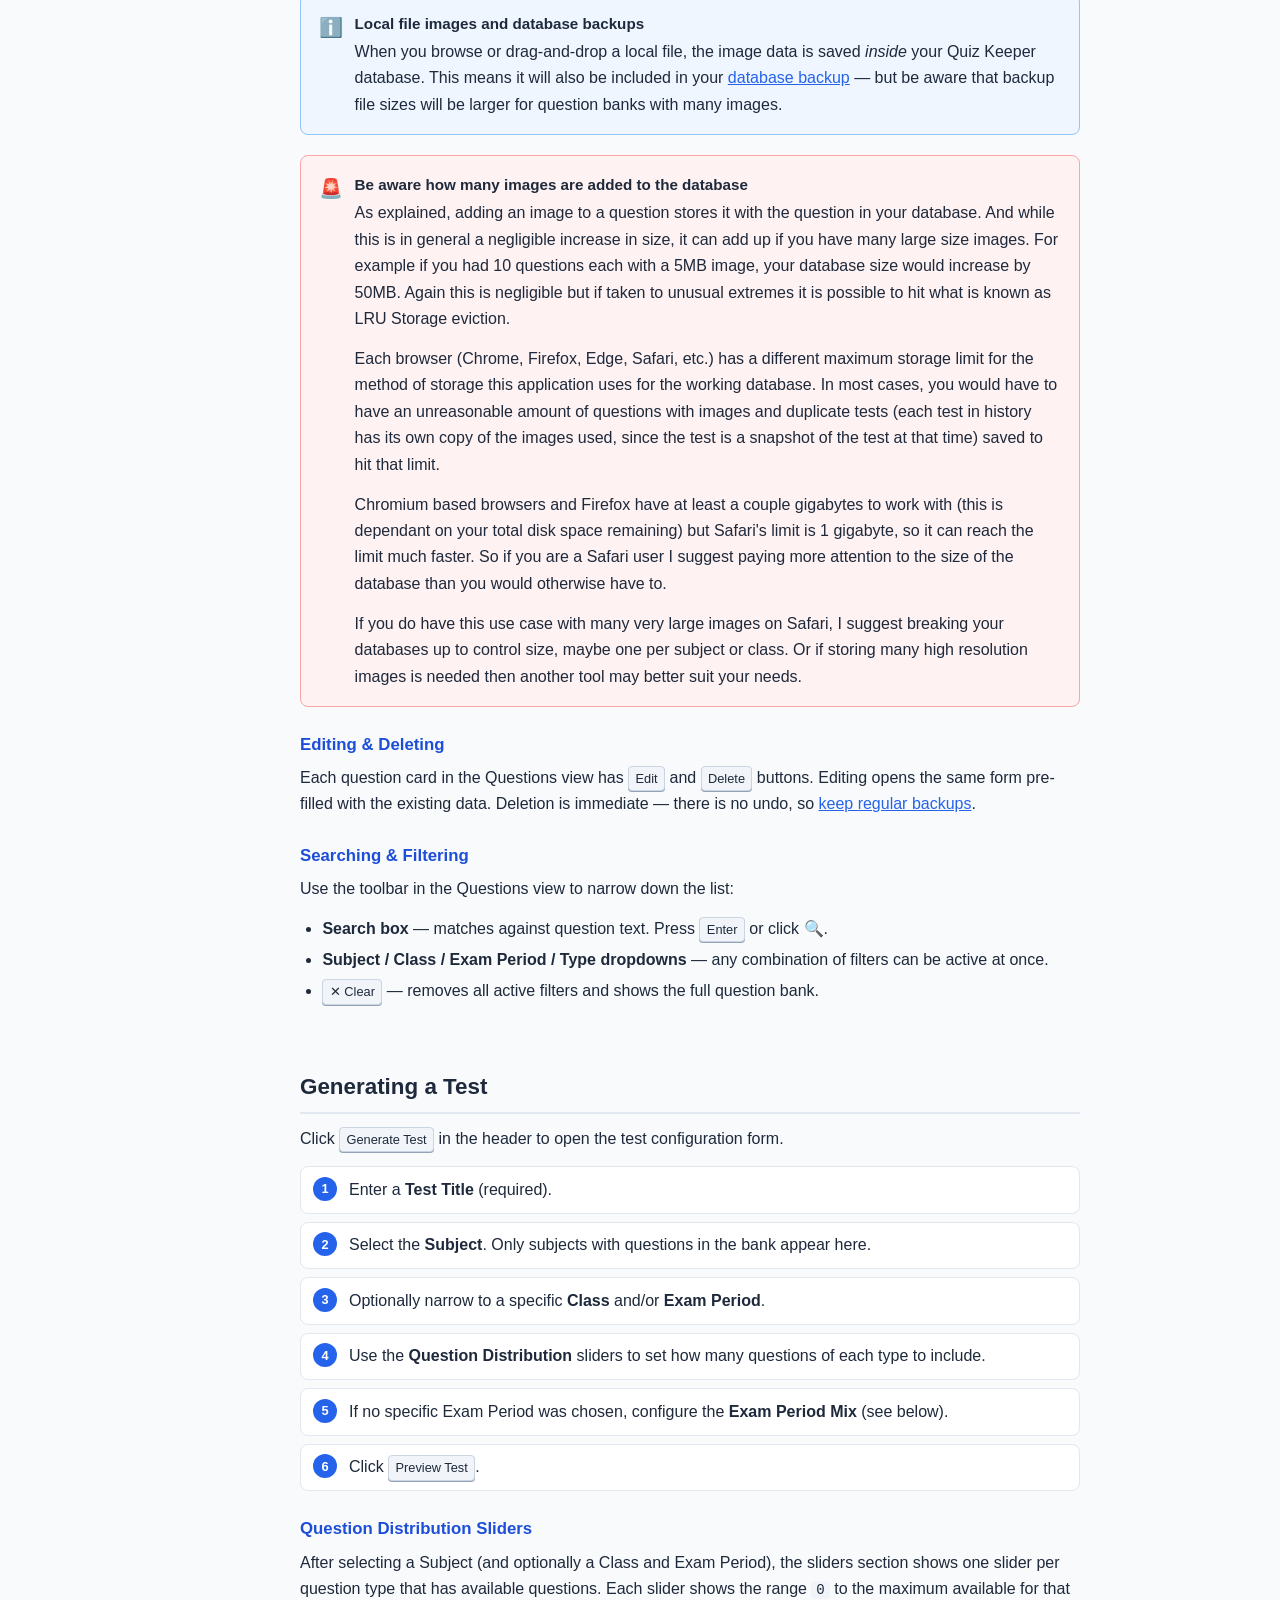
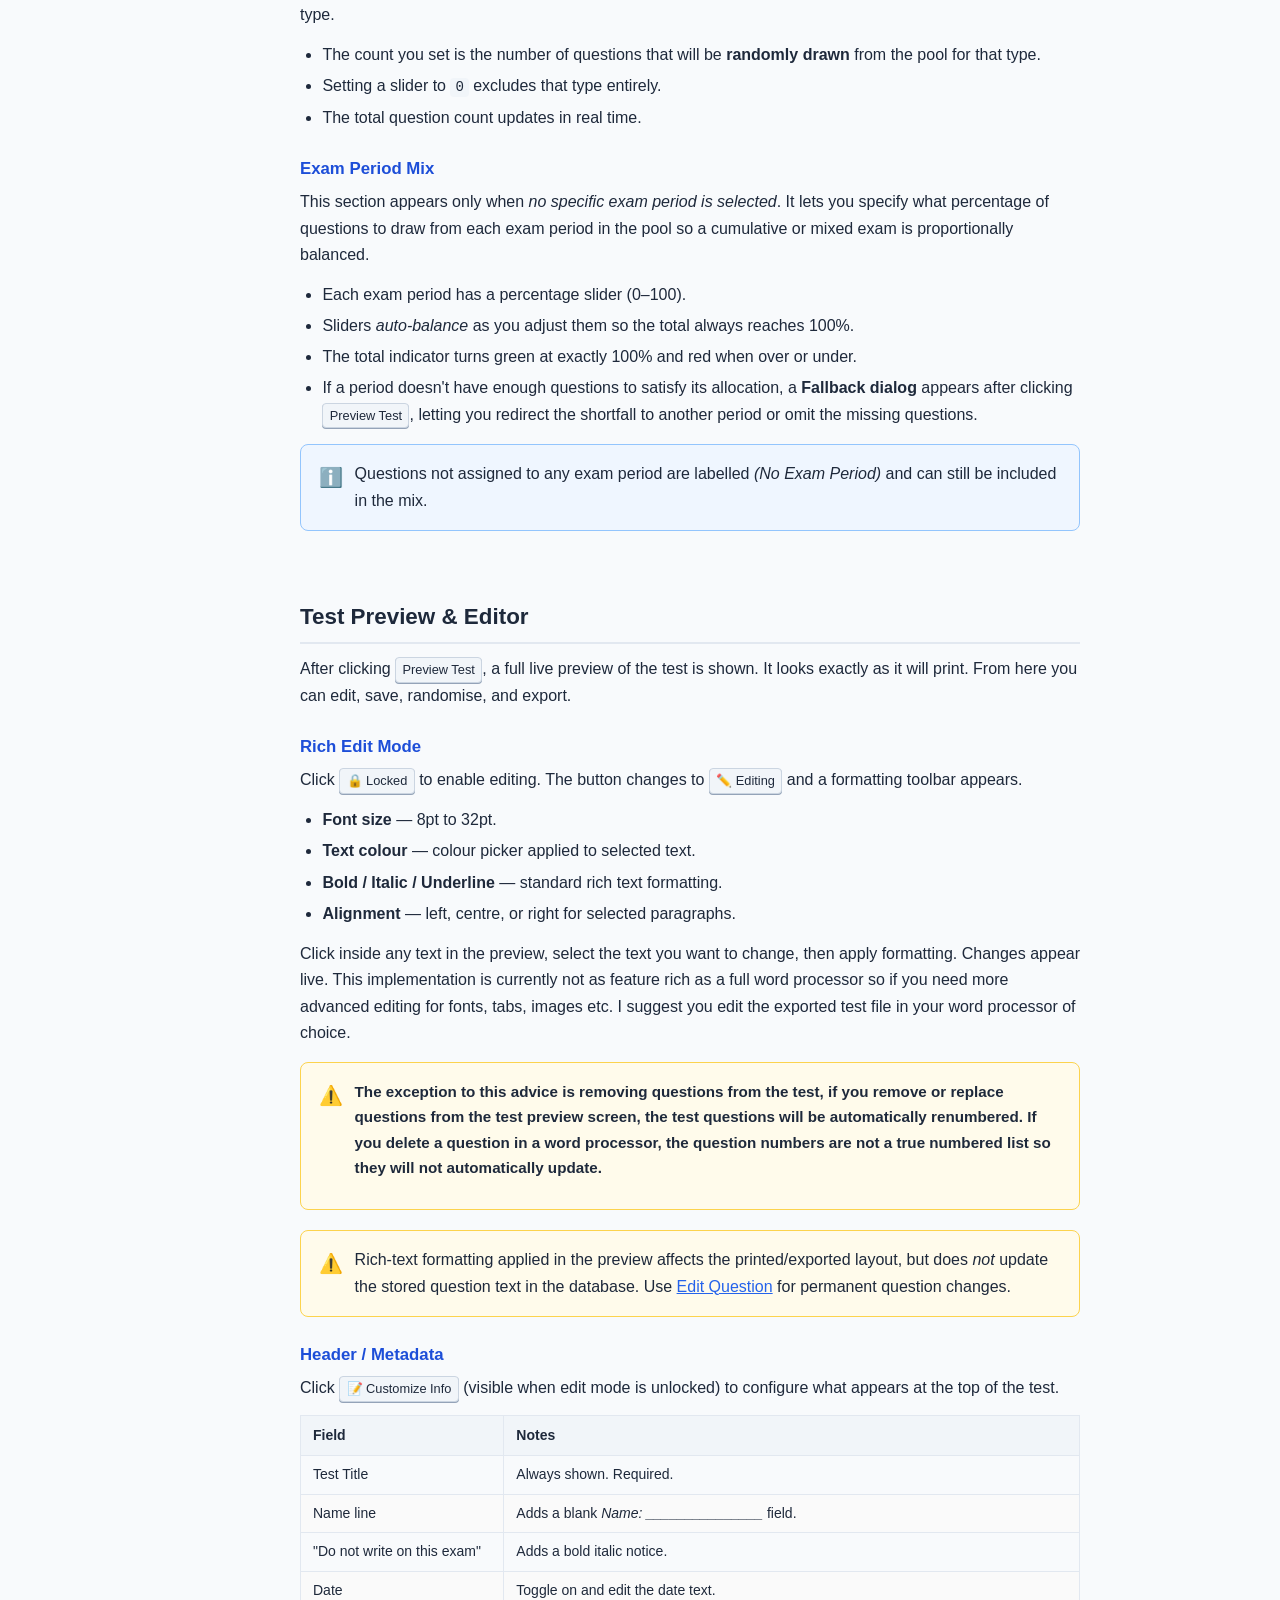
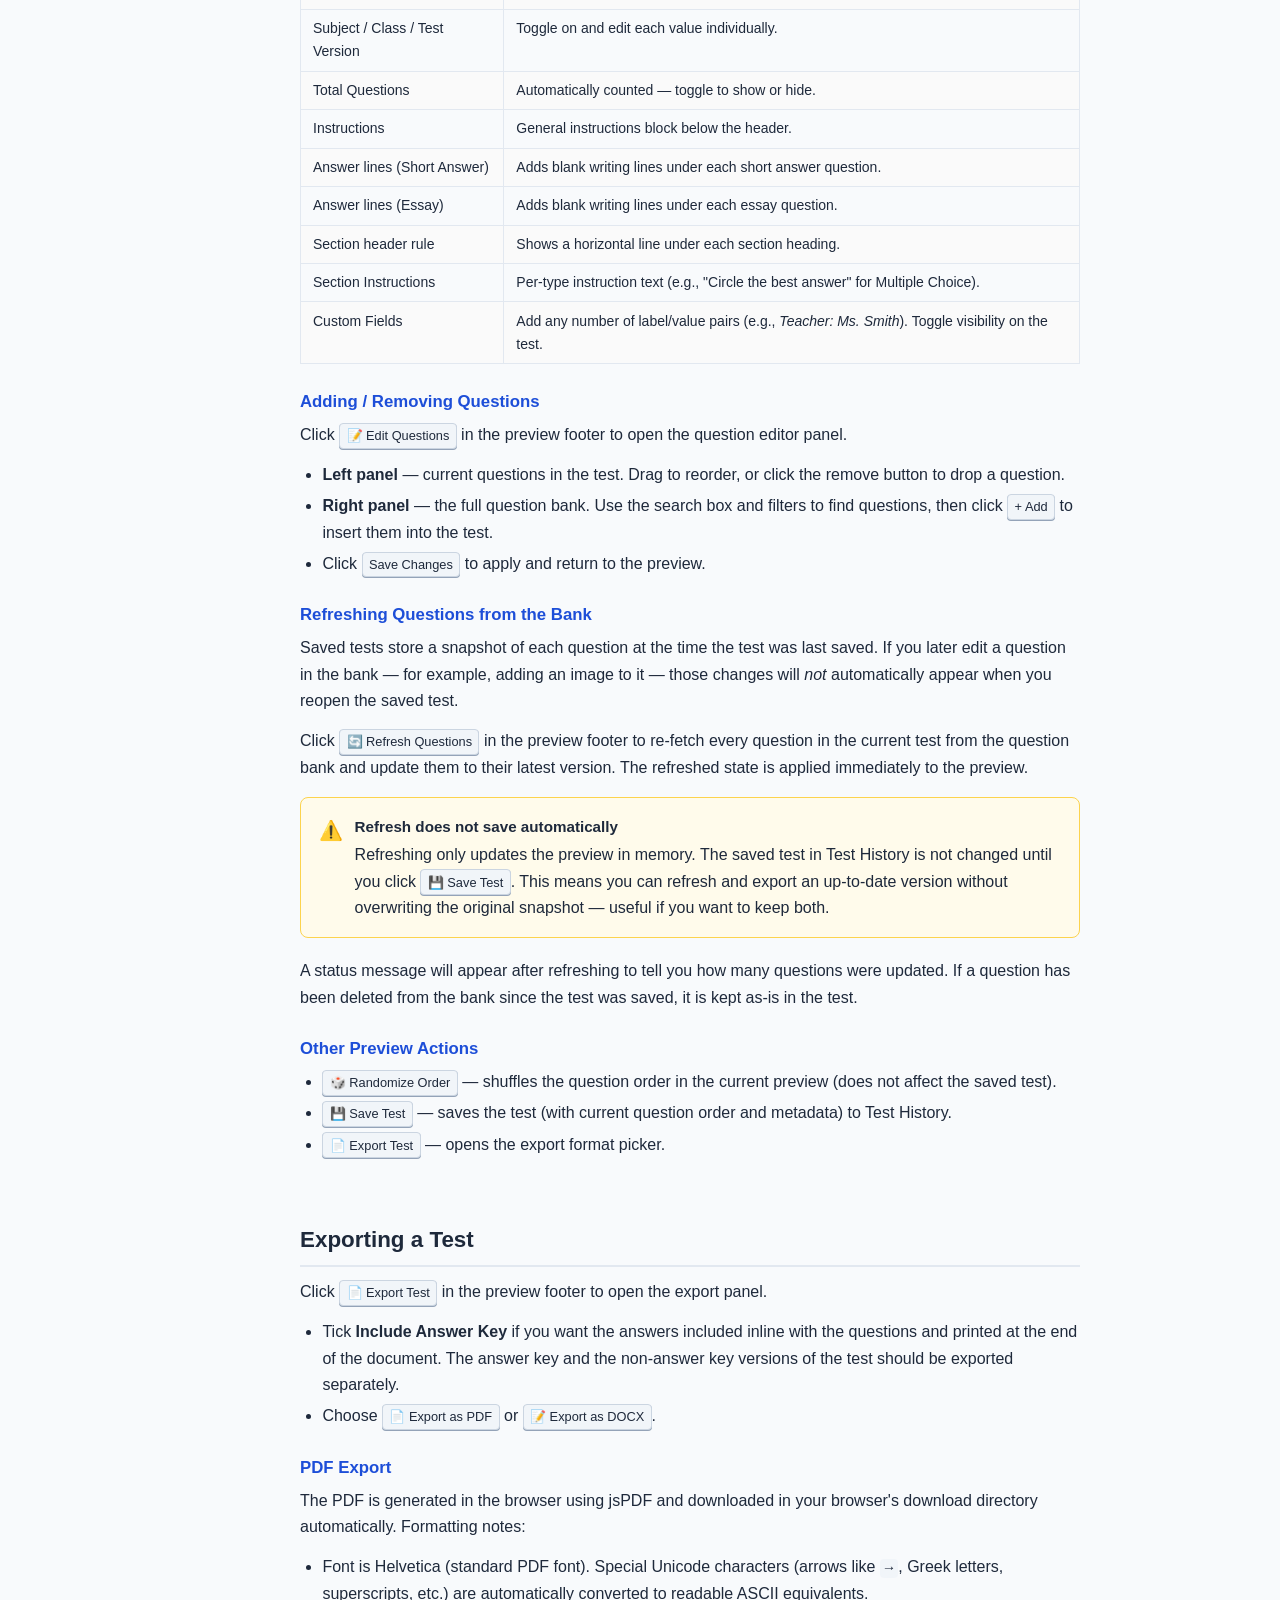
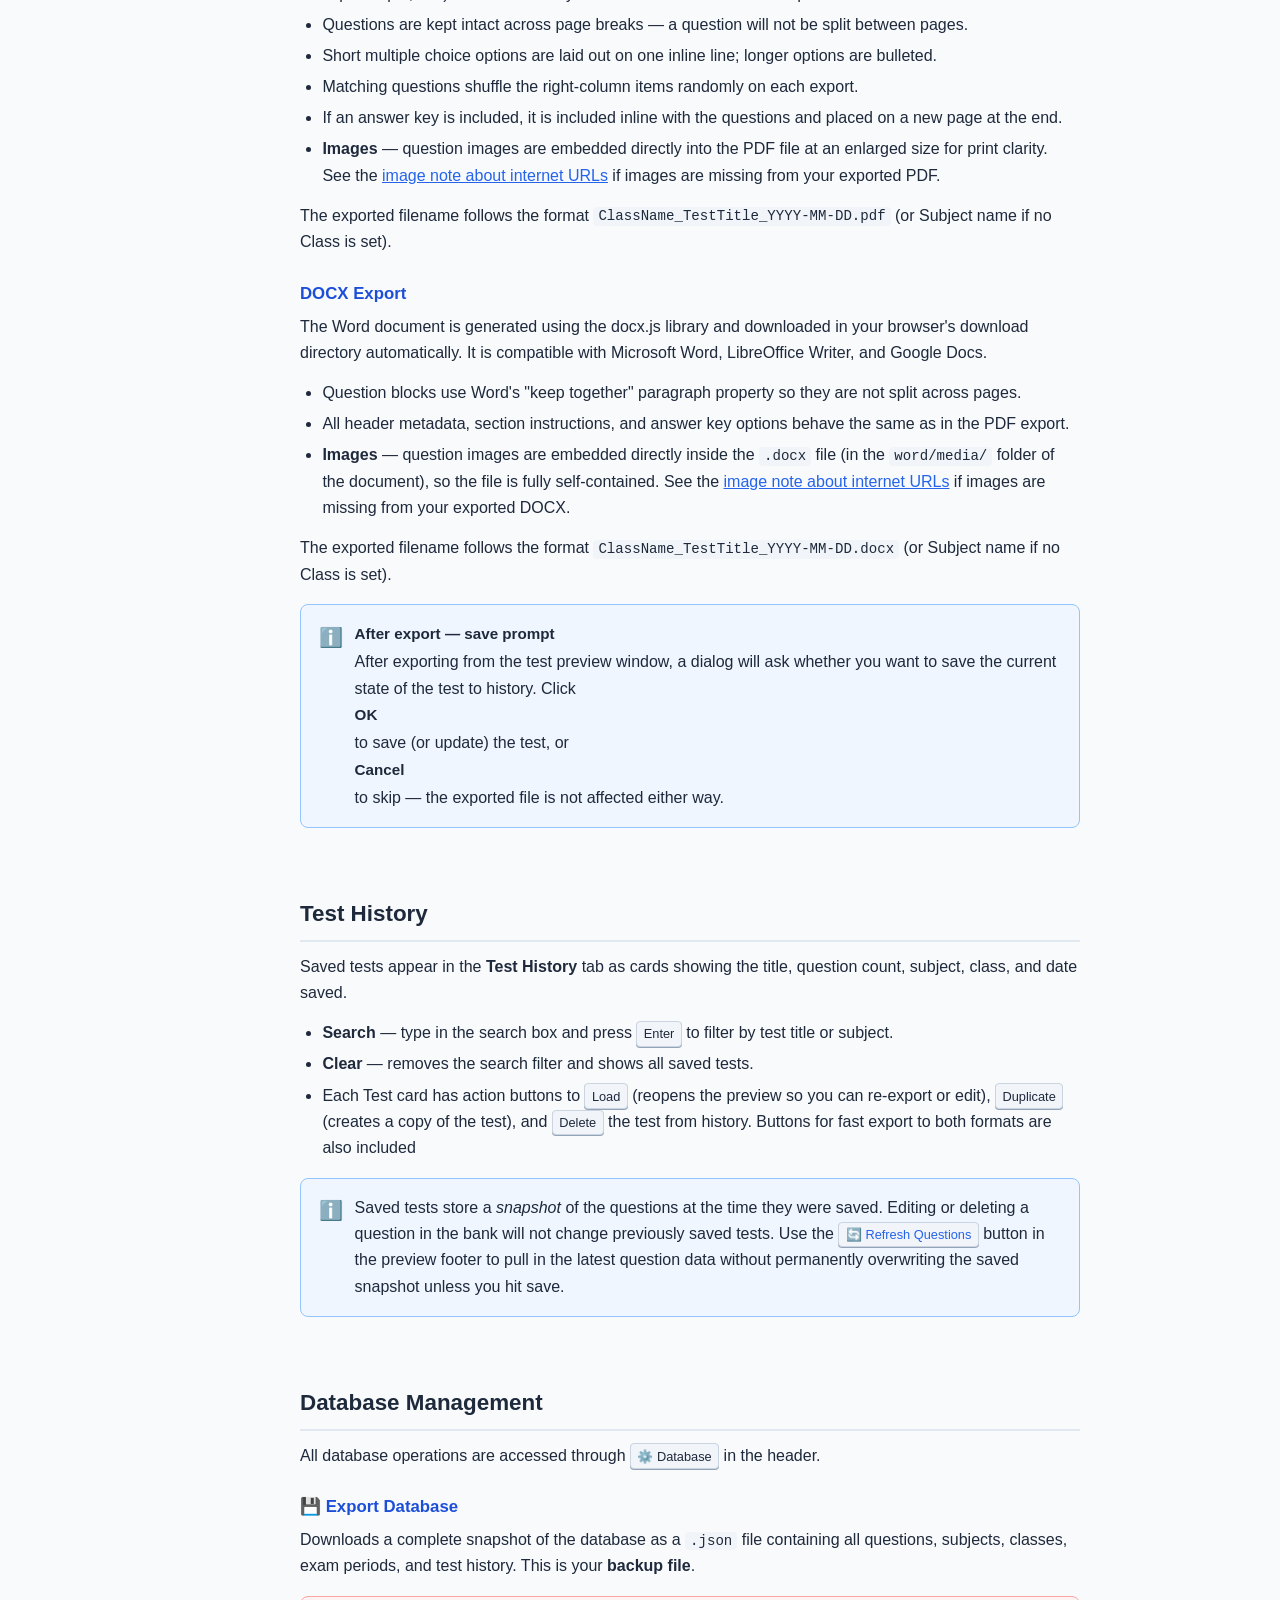
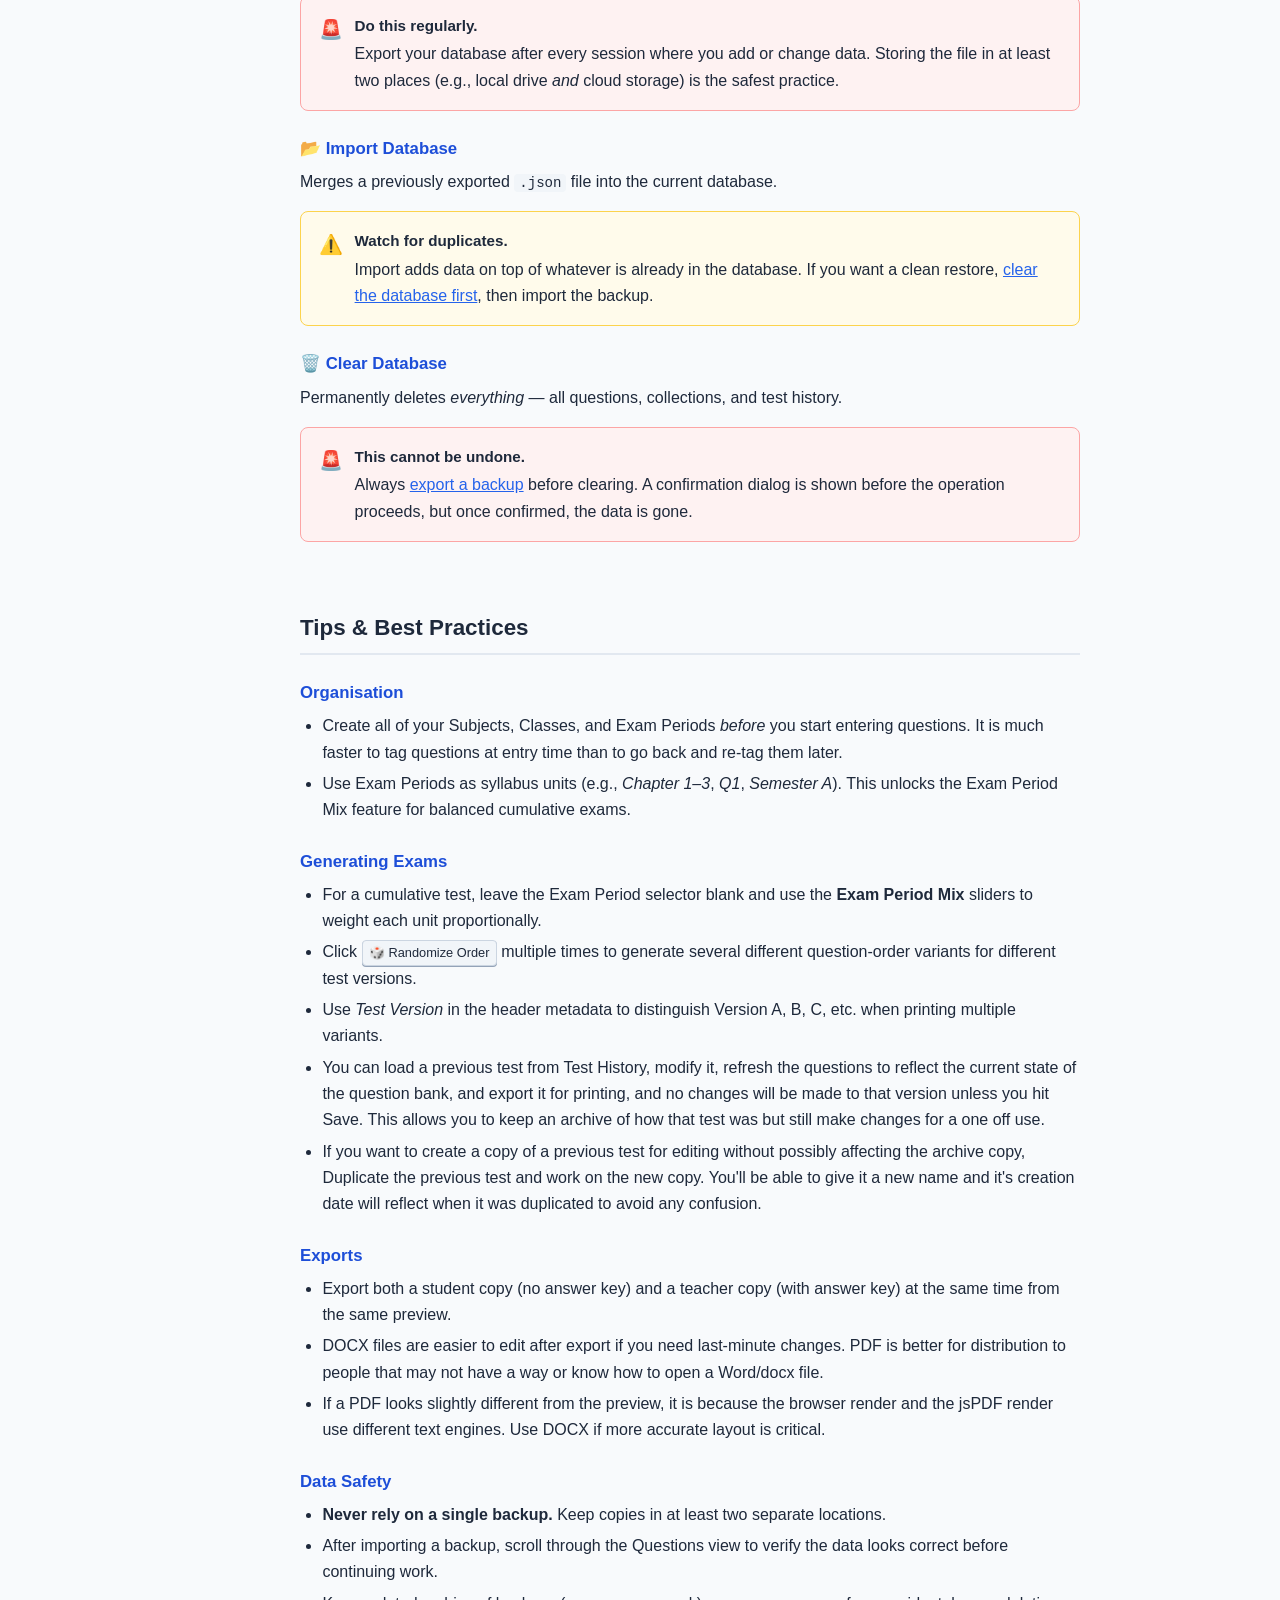
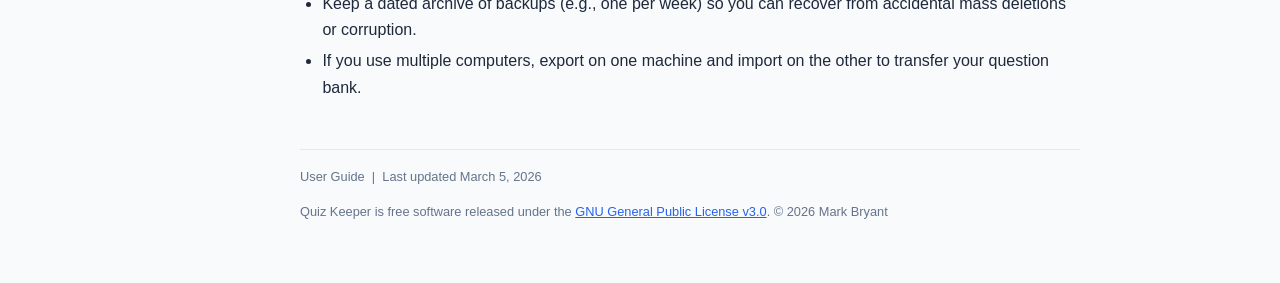
==== commit d8bf0125: "Update help.html" ====
--- a/help.html
+++ b/help.html
@@ -495,7 +495,8 @@
                 <strong>Internet images and exports — what you need to know</strong>
                 <p>When you use a web URL as your image source, the image shows fine in the browser preview. However, when you <em>export</em> to PDF or DOCX, the app needs to copy the actual image data into the file. This is only possible if the website that hosts the image gives explicit permission for it.</p>
                 <p>Think of it like this: your browser is allowed to <em>display</em> a photo from another site, but it may not be allowed to <em>copy</em> that photo into a document — the website owner controls that permission via something called a CORS policy. If the site does not grant this permission, the image will be silently skipped in the export (it will still show in the on-screen preview).</p>
-                <p><strong>The safest approach for exports is to use the Browse or drag-and-drop method</strong> because local files are always fully embedded with no restrictions. Images saved this way are stored directly inside Quiz Keeper as data and will always export correctly.</p>
+                <p>Keep in mind also that when adding images from an internet URL or link, even if the site allows the image to be copied and used, the image may not be available forever. If that site goes down or the address of the link changes, then the reference to it in Quiz Keeper will no longer function.</p>
+                <p><strong>The safest approach is to download the image and use the Browse or drag-and-drop method</strong> because local files are always fully embedded with no restrictions. Images saved this way are stored directly inside Quiz Keeper as data and will always export correctly.</p>
             </div>
         </div>
 
@@ -504,6 +505,21 @@
             <div class="callout-body">
                 <strong>Local file images and database backups</strong>
                 <p>When you browse or drag-and-drop a local file, the image data is saved <em>inside</em> your Quiz Keeper database. This means it will also be included in your <a href="#export-db">database backup</a> — but be aware that backup file sizes will be larger for question banks with many images.</p>
+            </div>
+        </div>
+
+        <div class="callout danger">
+            <div class="icon">🚨</div>
+            <div class="callout-body">
+                <strong>Be aware how many images are added to the database</strong>
+                <p>As explained, adding an image to a question stores it with the question in your database. And while this is in general a negligible increase in size, it can add up if you have many large size images. For example if you had 10 questions each with a 5MB image, your database size would increase by 50MB. Again this is negligible but if taken to unusual extremes it is possible to hit what is known as LRU Storage eviction.</p>
+                <p>Each browser (Chrome, Firefox, Edge, Safari, etc.) has a different maximum storage limit for the method of storage this application uses for the working database. In most cases, you would have to have an unreasonable amount of questions with images and duplicate tests (each test in history has its own copy of the images used, since the test is a snapshot of the test at that time) saved to hit that limit.</p>
+                <p>Chromium based browsers and Firefox have at least a couple gigabytes to work with (this is dependant on your total disk space remaining) but Safari's limit is 1 gigabyte, so it can reach the limit much faster.
+                    So if you are a Safari user I suggest paying more attention to the size of the database than you would otherwise have to. 
+                </p>
+                <p>If you do have this use case with many very large images on Safari, I suggest breaking your databases up to control size, maybe one per subject or class. Or if storing many high resolution images is needed then another tool may better suit your needs.
+                </p>
+                
             </div>
         </div>
 
@@ -517,6 +533,8 @@
             <li><strong>Subject / Class / Exam Period / Type dropdowns</strong> — any combination of filters can be active at once.</li>
             <li><kbd>✕ Clear</kbd> — removes all active filters and shows the full question bank.</li>
         </ul>
+
+         
     </section>
 
     <!-- ───────────────────────── GENERATE ───────────────────────── -->
@@ -571,7 +589,15 @@
             <li><strong>Bold / Italic / Underline</strong> — standard rich text formatting.</li>
             <li><strong>Alignment</strong> — left, centre, or right for selected paragraphs.</li>
         </ul>
-        <p>Click inside any text in the preview, select the text you want to change, then apply formatting. Changes appear live. This implementation is currently not as feature rich as a full word processor so if you need more advanced editing for fonts, tabs, images etc. I suggest you edit the exported test file in your word processor of choice. <strong>The exception to this advice is removing questions from the test, if you remove or replace questions from the test preview screen, the test questions will be automatically renumbered. If you delete a question in a word processor, the question numbers are not a true numbered list so they will not automatically update.</strong></p>
+        <p>Click inside any text in the preview, select the text you want to change, then apply formatting. Changes appear live. This implementation is currently not as feature rich as a full word processor so if you need more advanced editing for fonts, tabs, images etc. I suggest you edit the exported test file in your word processor of choice. 
+        
+        <div class="callout warning">
+            <div class="icon">⚠️</div>
+            <div class="callout-body">
+                <p><strong>The exception to this advice is removing questions from the test, if you remove or replace questions from the test preview screen, the test questions will be automatically renumbered. If you delete a question in a word processor, the question numbers are not a true numbered list so they will not automatically update.</strong></p></p>
+            </div>
+        </div>    
+        
 
         <div class="callout warning">
             <div class="icon">⚠️</div>
@@ -641,7 +667,7 @@
         </ul>
 
         <h3 id="pdf-export">PDF Export</h3>
-        <p>The PDF is generated in the browser using jsPDF and downloaded automatically. Formatting notes:</p>
+        <p>The PDF is generated in the browser using jsPDF and downloaded in your browser's download directory automatically. Formatting notes:</p>
         <ul>
             <li>Font is Helvetica (standard PDF font). Special Unicode characters (arrows like <code>→</code>, Greek letters, superscripts, etc.) are automatically converted to readable ASCII equivalents.</li>
             <li>Questions are kept intact across page breaks — a question will not be split between pages.</li>
@@ -654,7 +680,7 @@
         <p>The exported filename follows the format <code>ClassName_TestTitle_YYYY-MM-DD.pdf</code> (or Subject name if no Class is set).</p>
 
         <h3 id="docx-export">DOCX Export</h3>
-        <p>The Word document is generated using the docx.js library and downloaded automatically. It is compatible with Microsoft Word, LibreOffice Writer, and Google Docs.</p>
+        <p>The Word document is generated using the docx.js library and downloaded in your browser's download directory automatically. It is compatible with Microsoft Word, LibreOffice Writer, and Google Docs.</p>
         <ul>
             <li>Question blocks use Word's "keep together" paragraph property so they are not split across pages.</li>
             <li>All header metadata, section instructions, and answer key options behave the same as in the PDF export.</li>
@@ -685,7 +711,7 @@
         <div class="callout info">
             <div class="icon">ℹ️</div>
             <div class="callout-body">
-                <p>Saved tests store a <em>snapshot</em> of the questions at the time they were saved. Editing or deleting a question in the bank will not change previously saved tests. Use the <a href="#refresh-questions"><kbd>🔄 Refresh Questions</kbd></a> button in the preview footer to pull in the latest question data without permanently overwriting the saved snapshot.</p>
+                <p>Saved tests store a <em>snapshot</em> of the questions at the time they were saved. Editing or deleting a question in the bank will not change previously saved tests. Use the <a href="#refresh-questions"><kbd>🔄 Refresh Questions</kbd></a> button in the preview footer to pull in the latest question data without permanently overwriting the saved snapshot unless you hit save.</p>
             </div>
         </div>
     </section>
@@ -727,6 +753,8 @@
                 <p>Always <a href="#export-db">export a backup</a> before clearing. A confirmation dialog is shown before the operation proceeds, but once confirmed, the data is gone.</p>
             </div>
         </div>
+
+        
     </section>
 
     <!-- ───────────────────────── TIPS ───────────────────────── -->
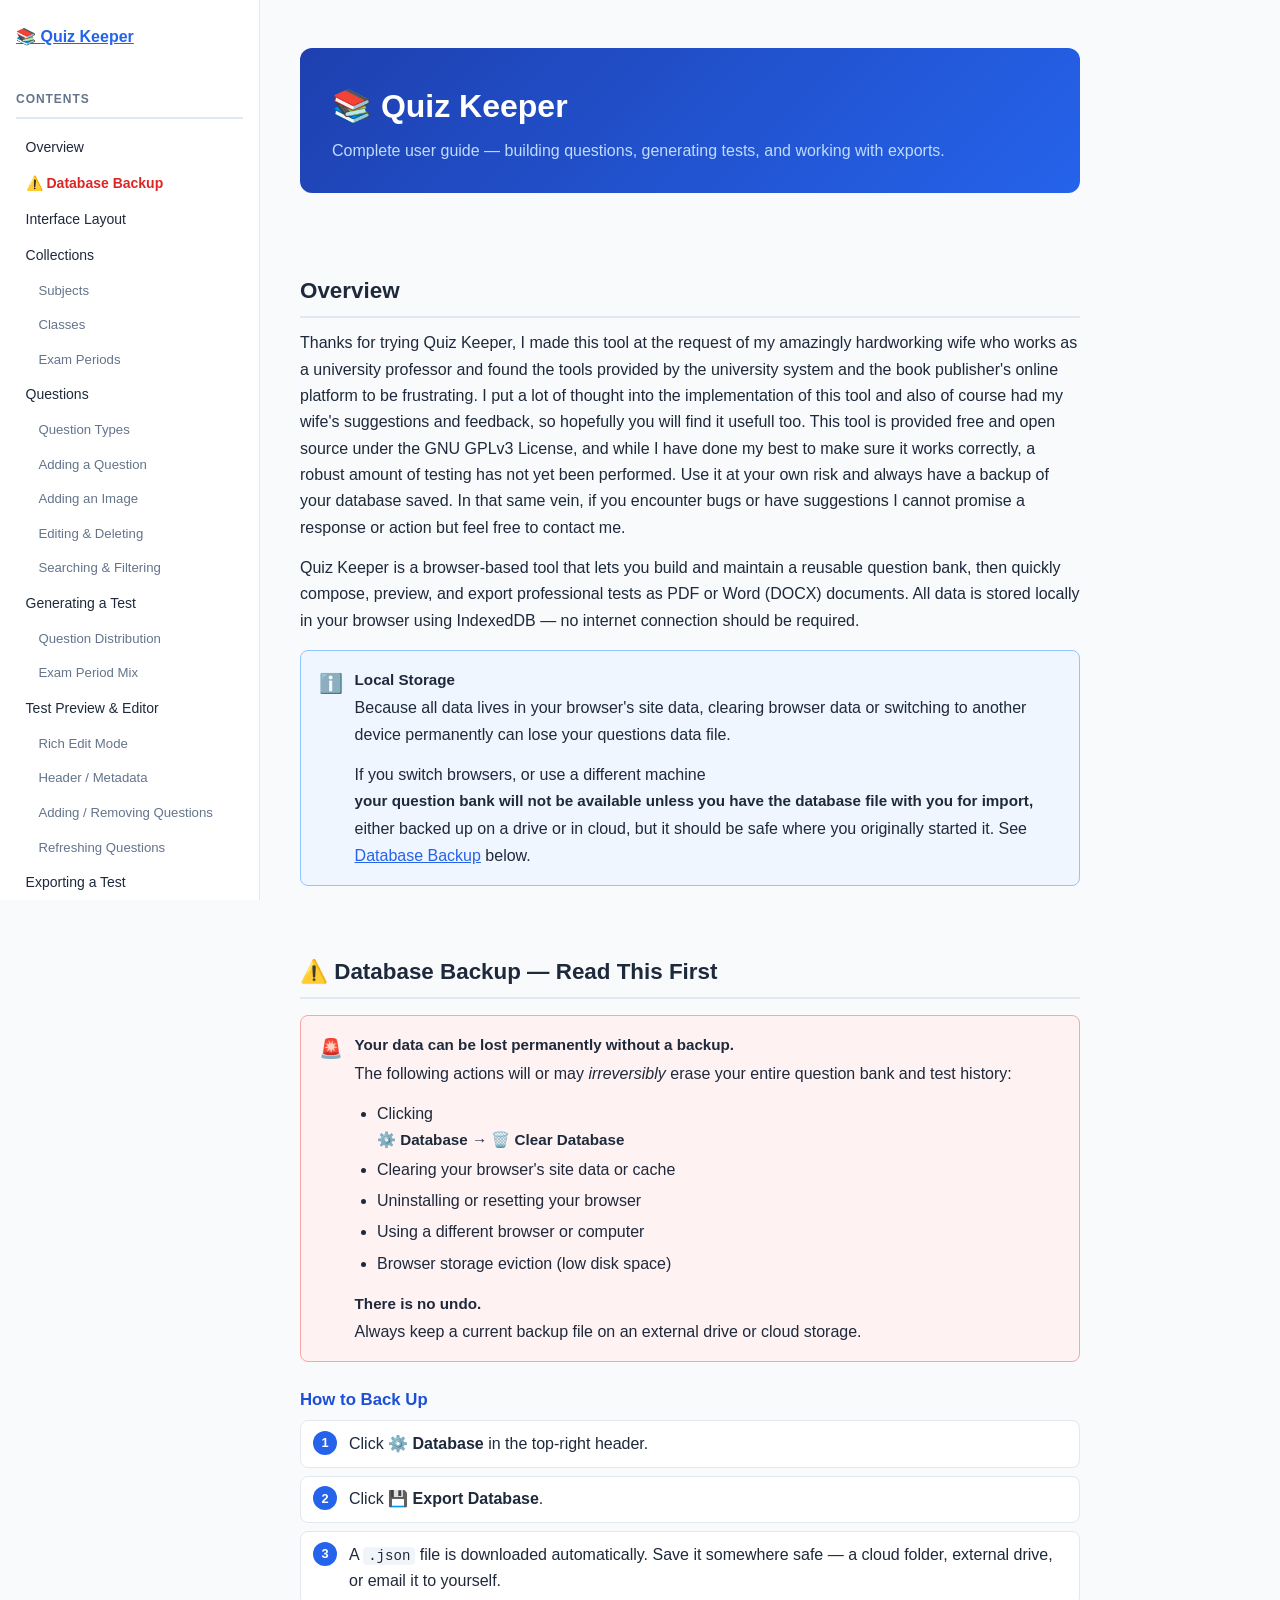
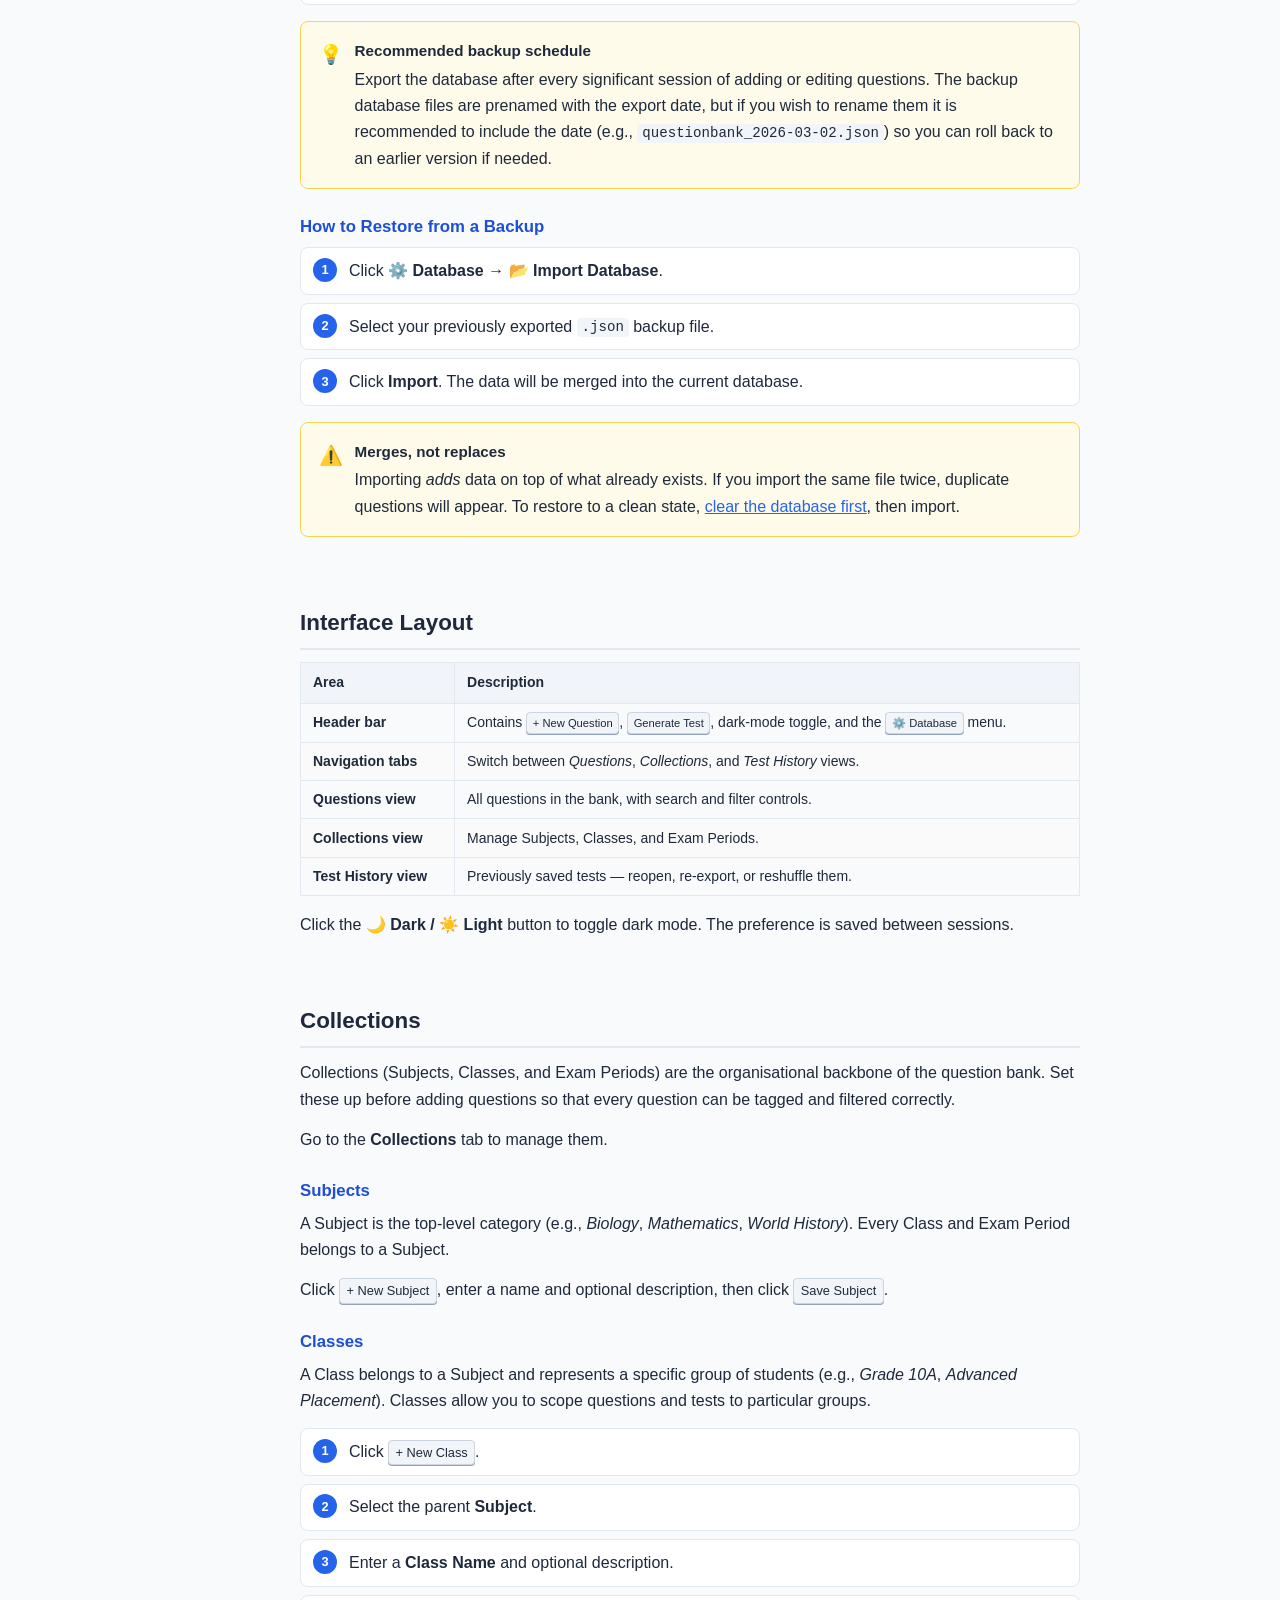
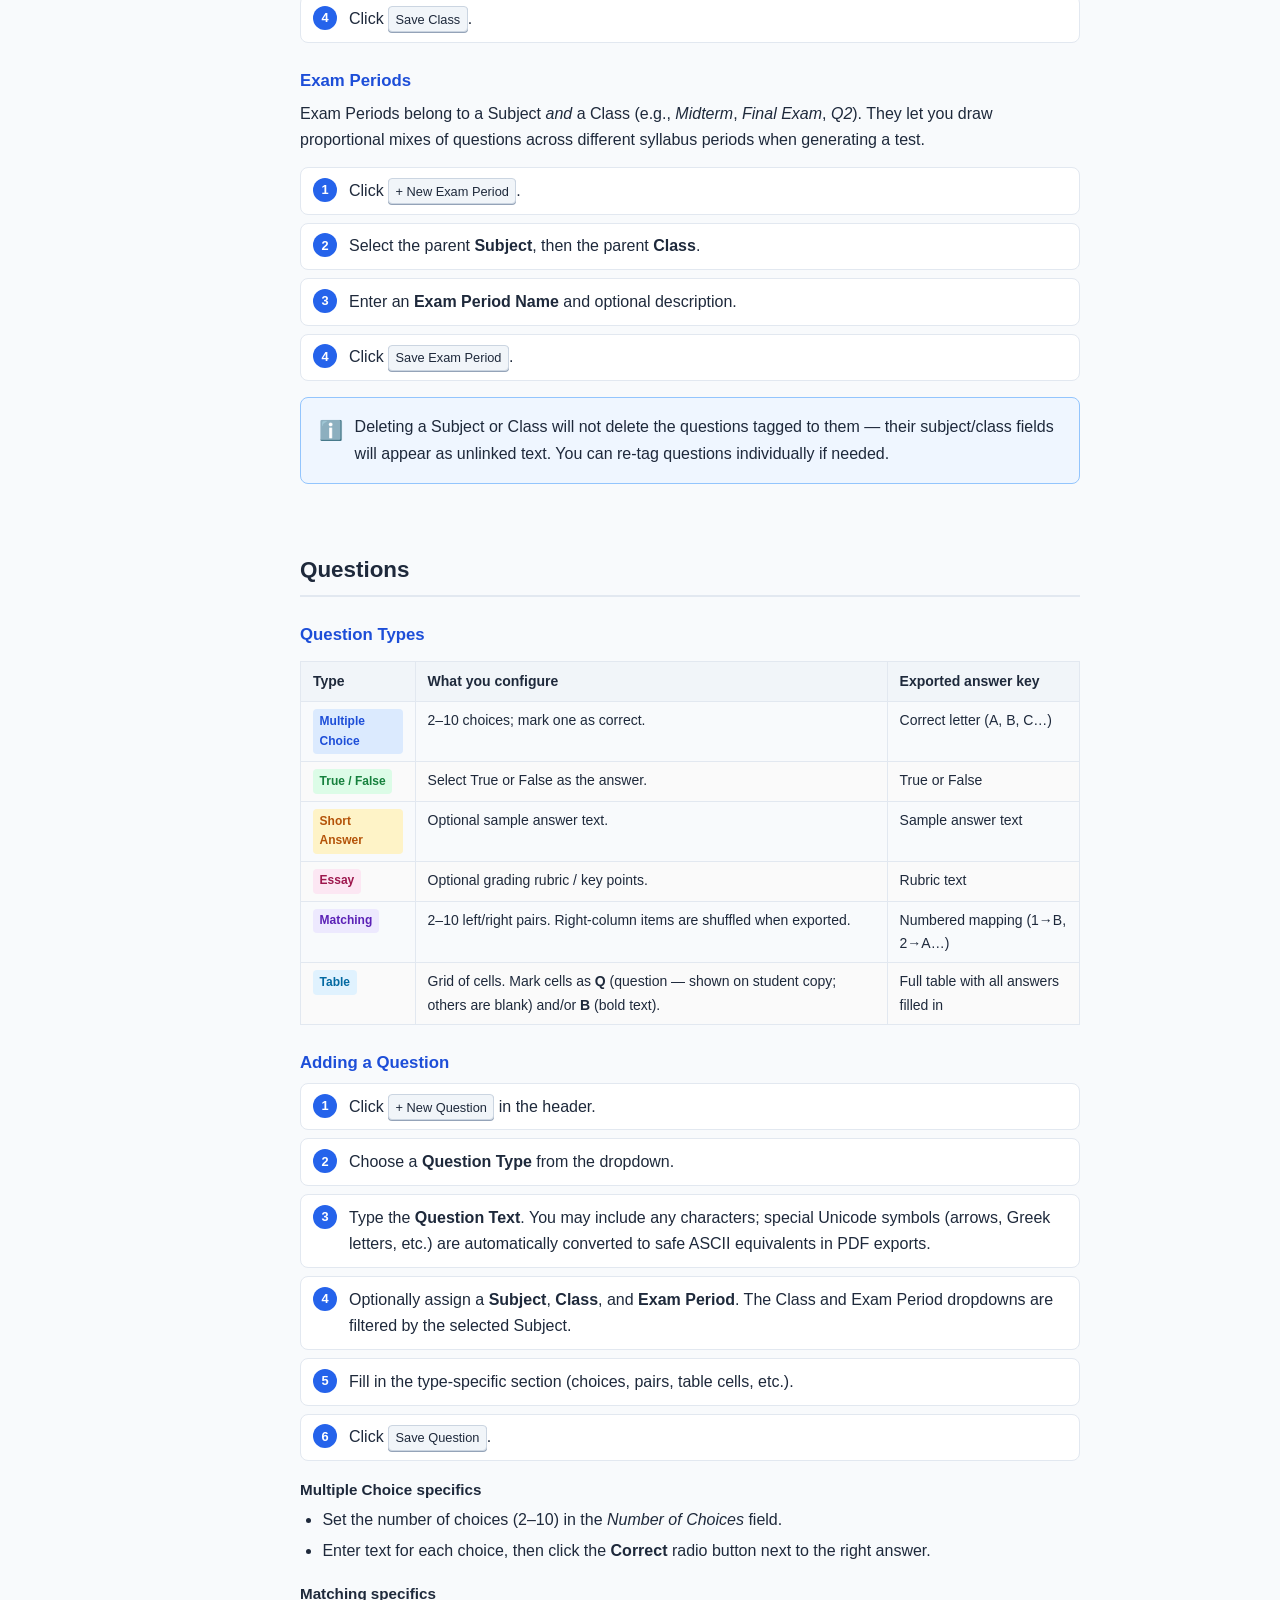
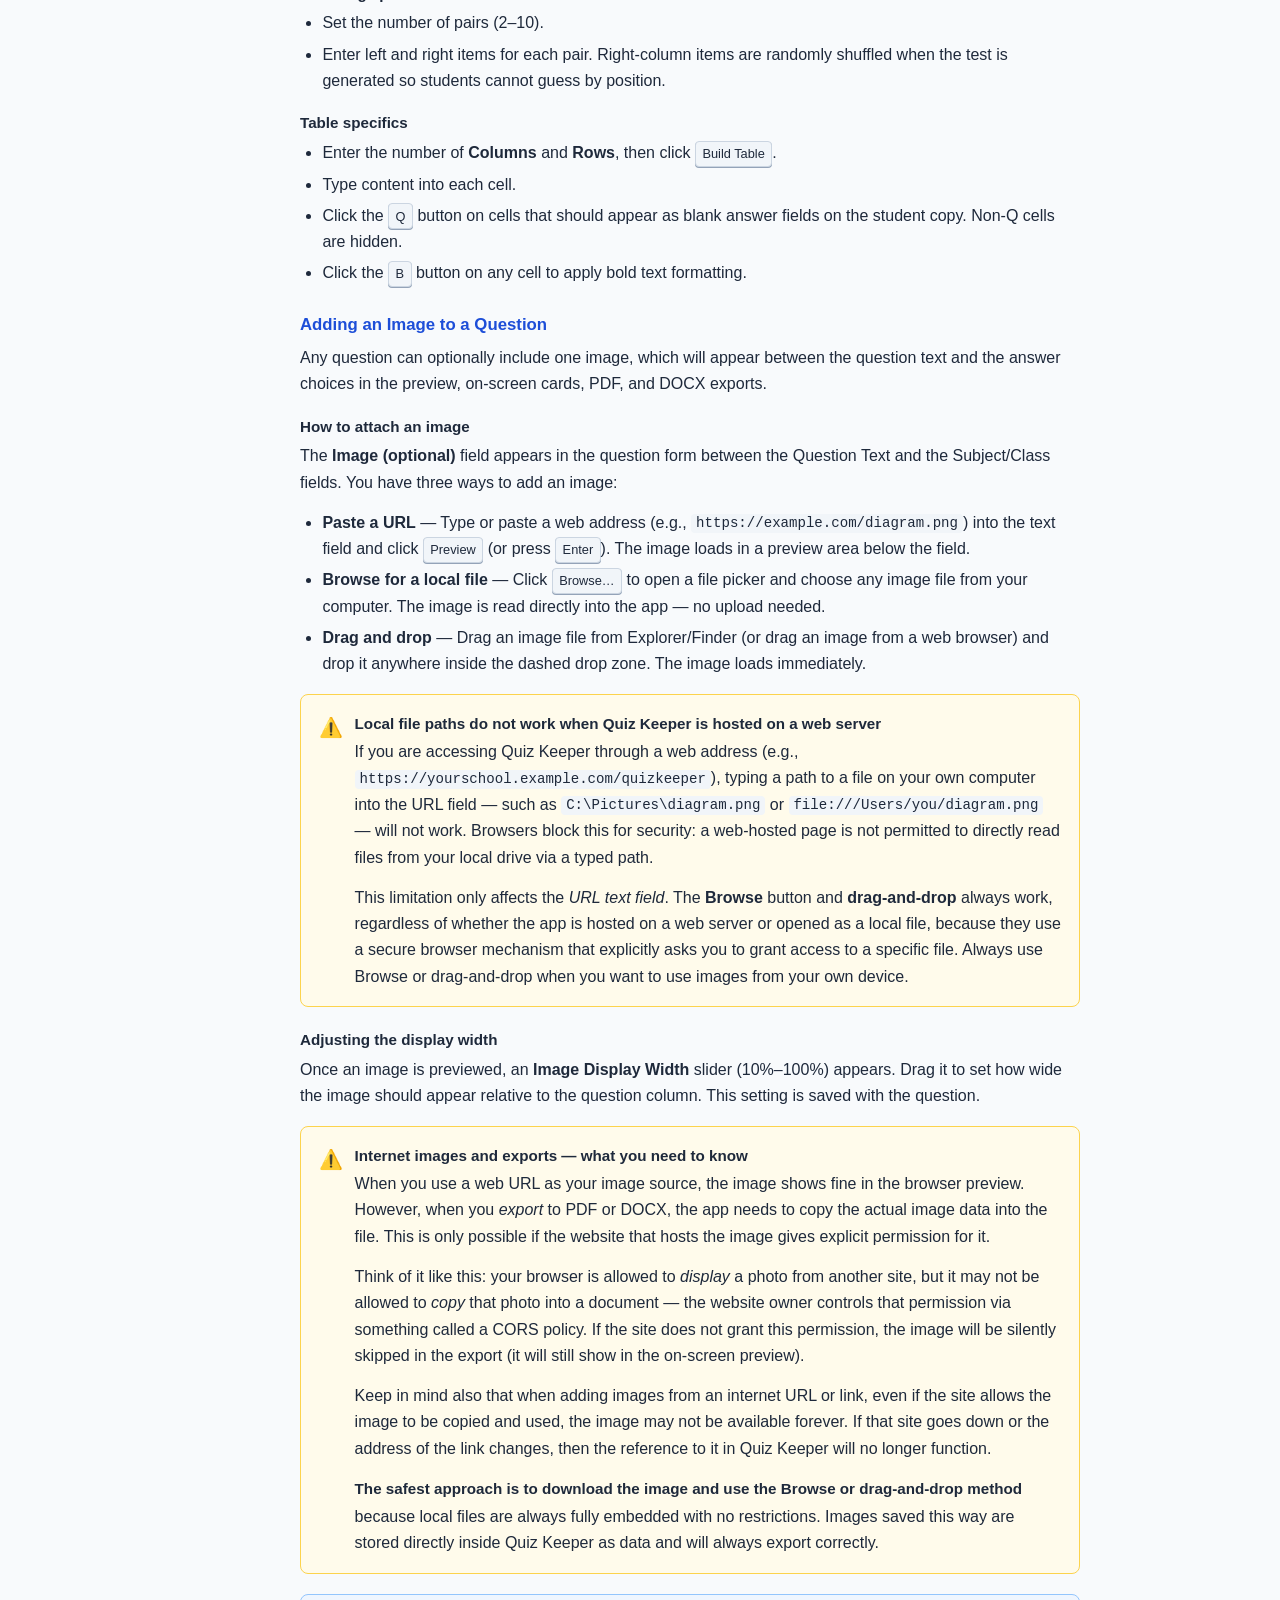
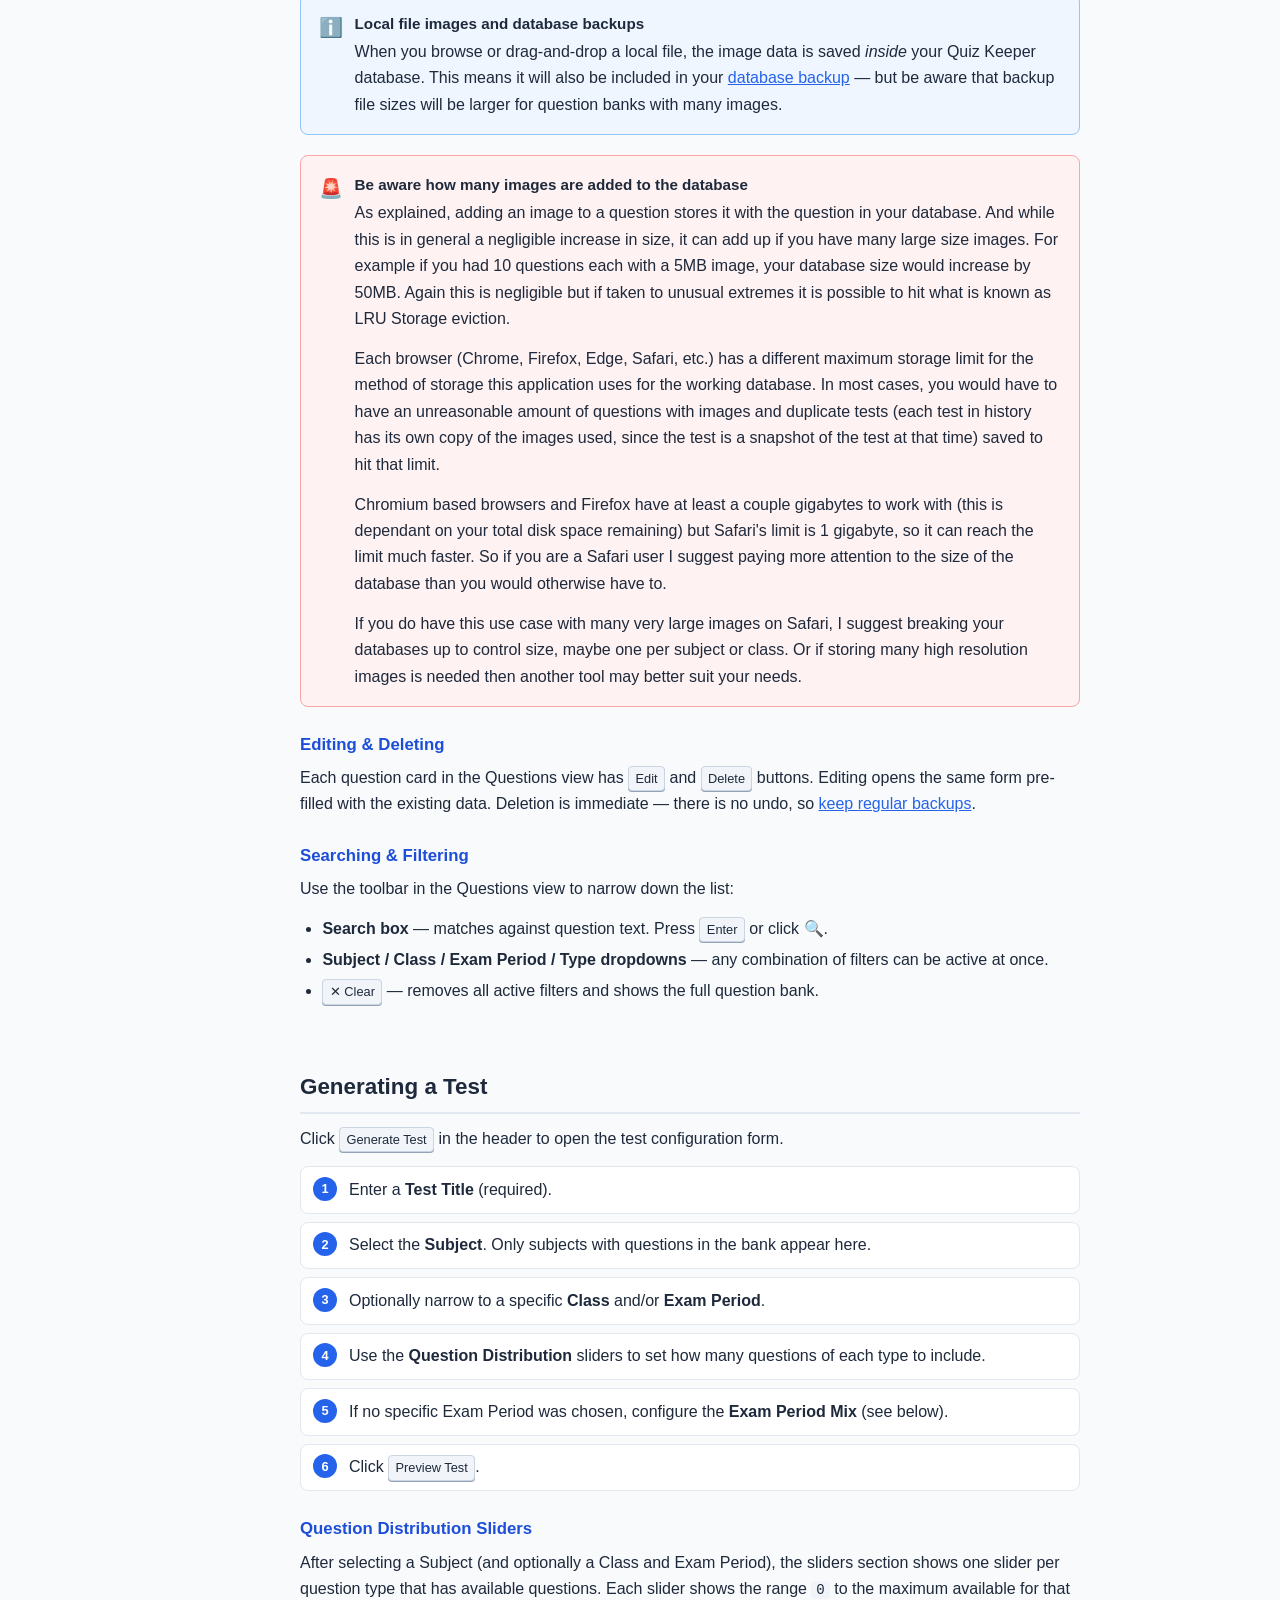
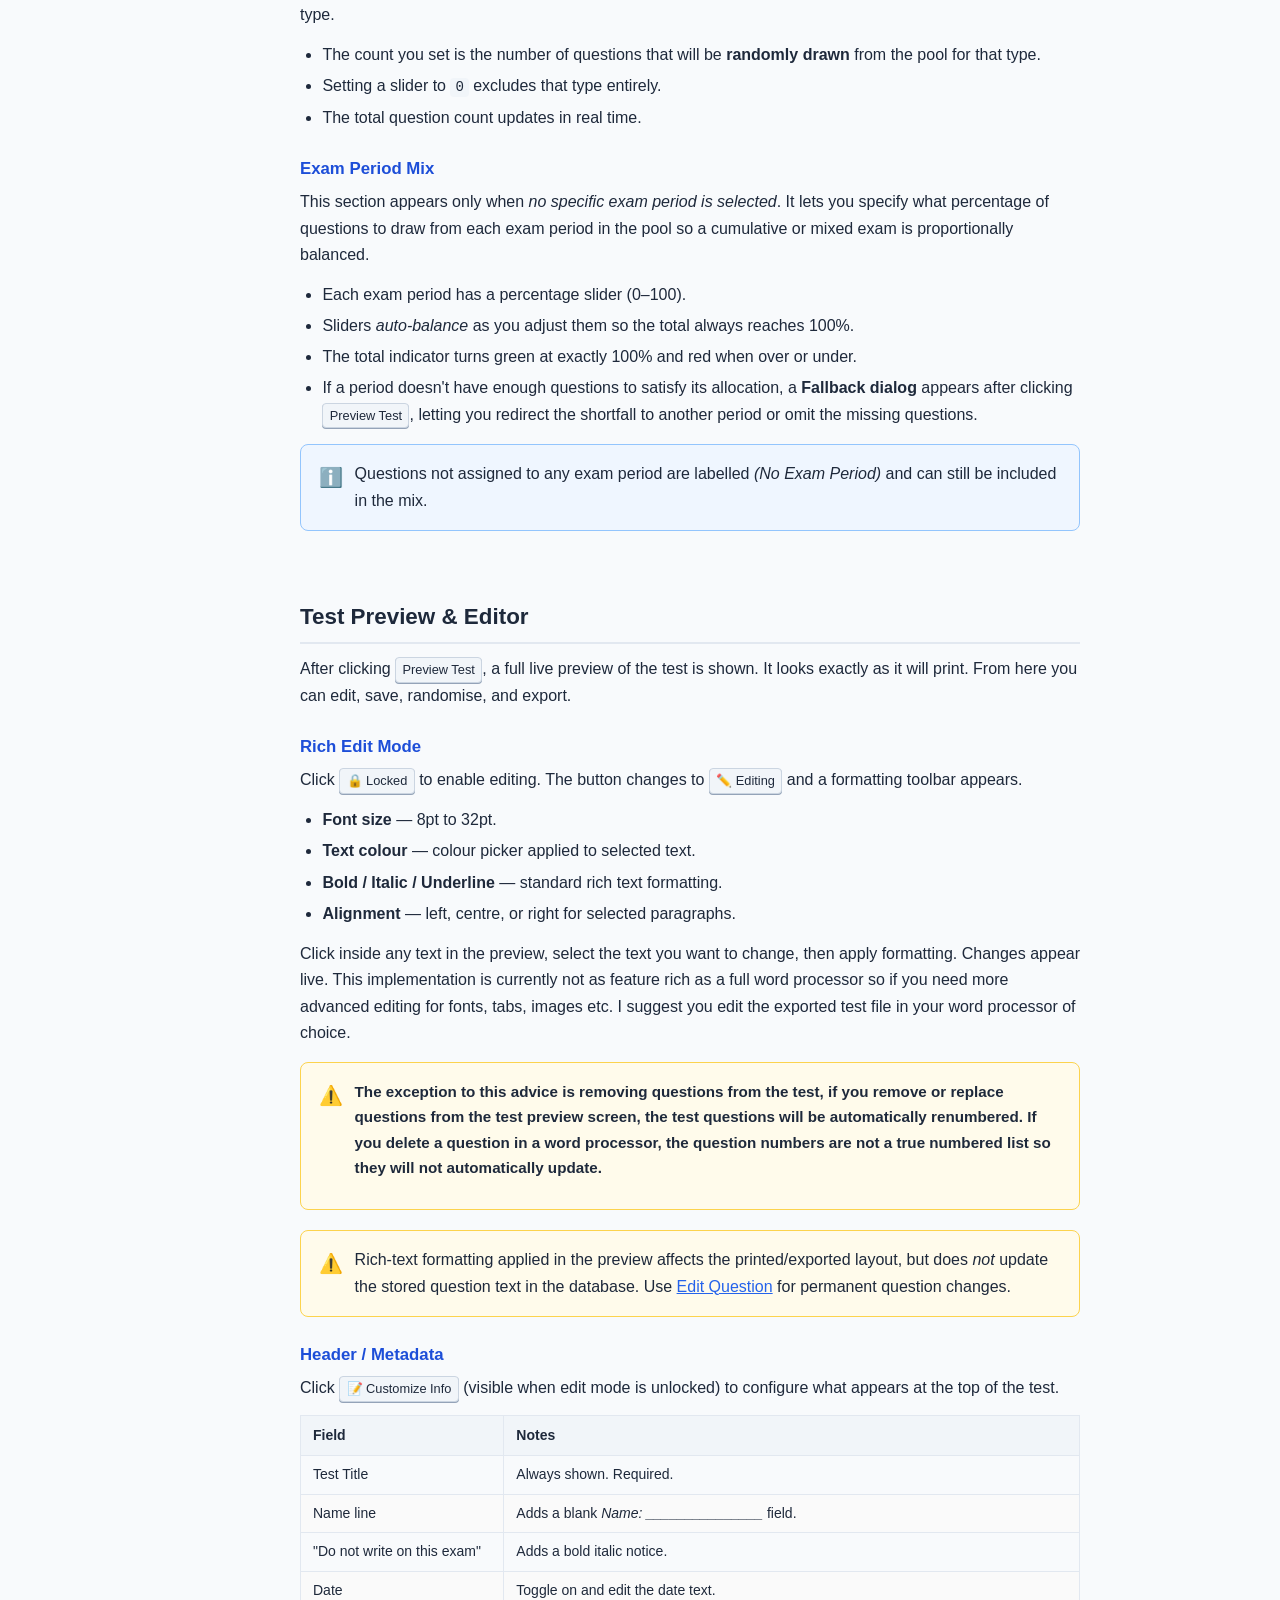
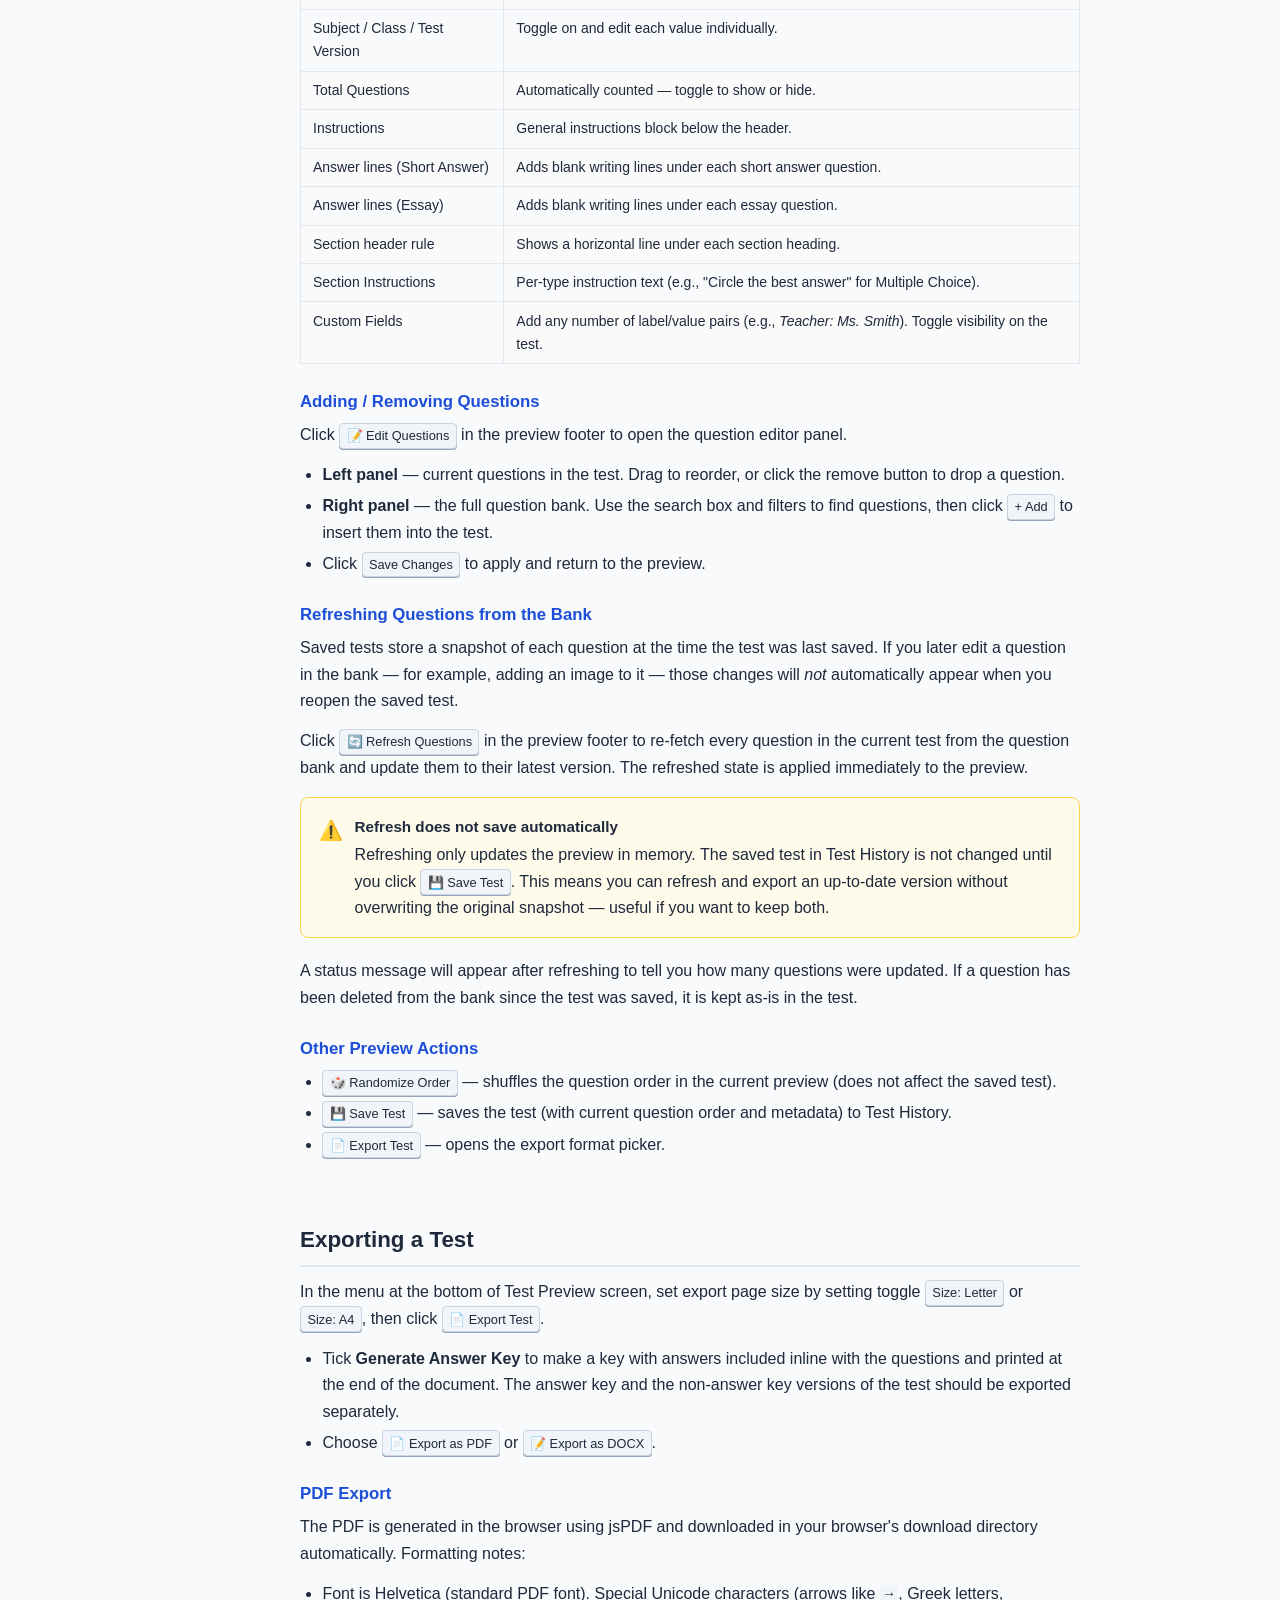
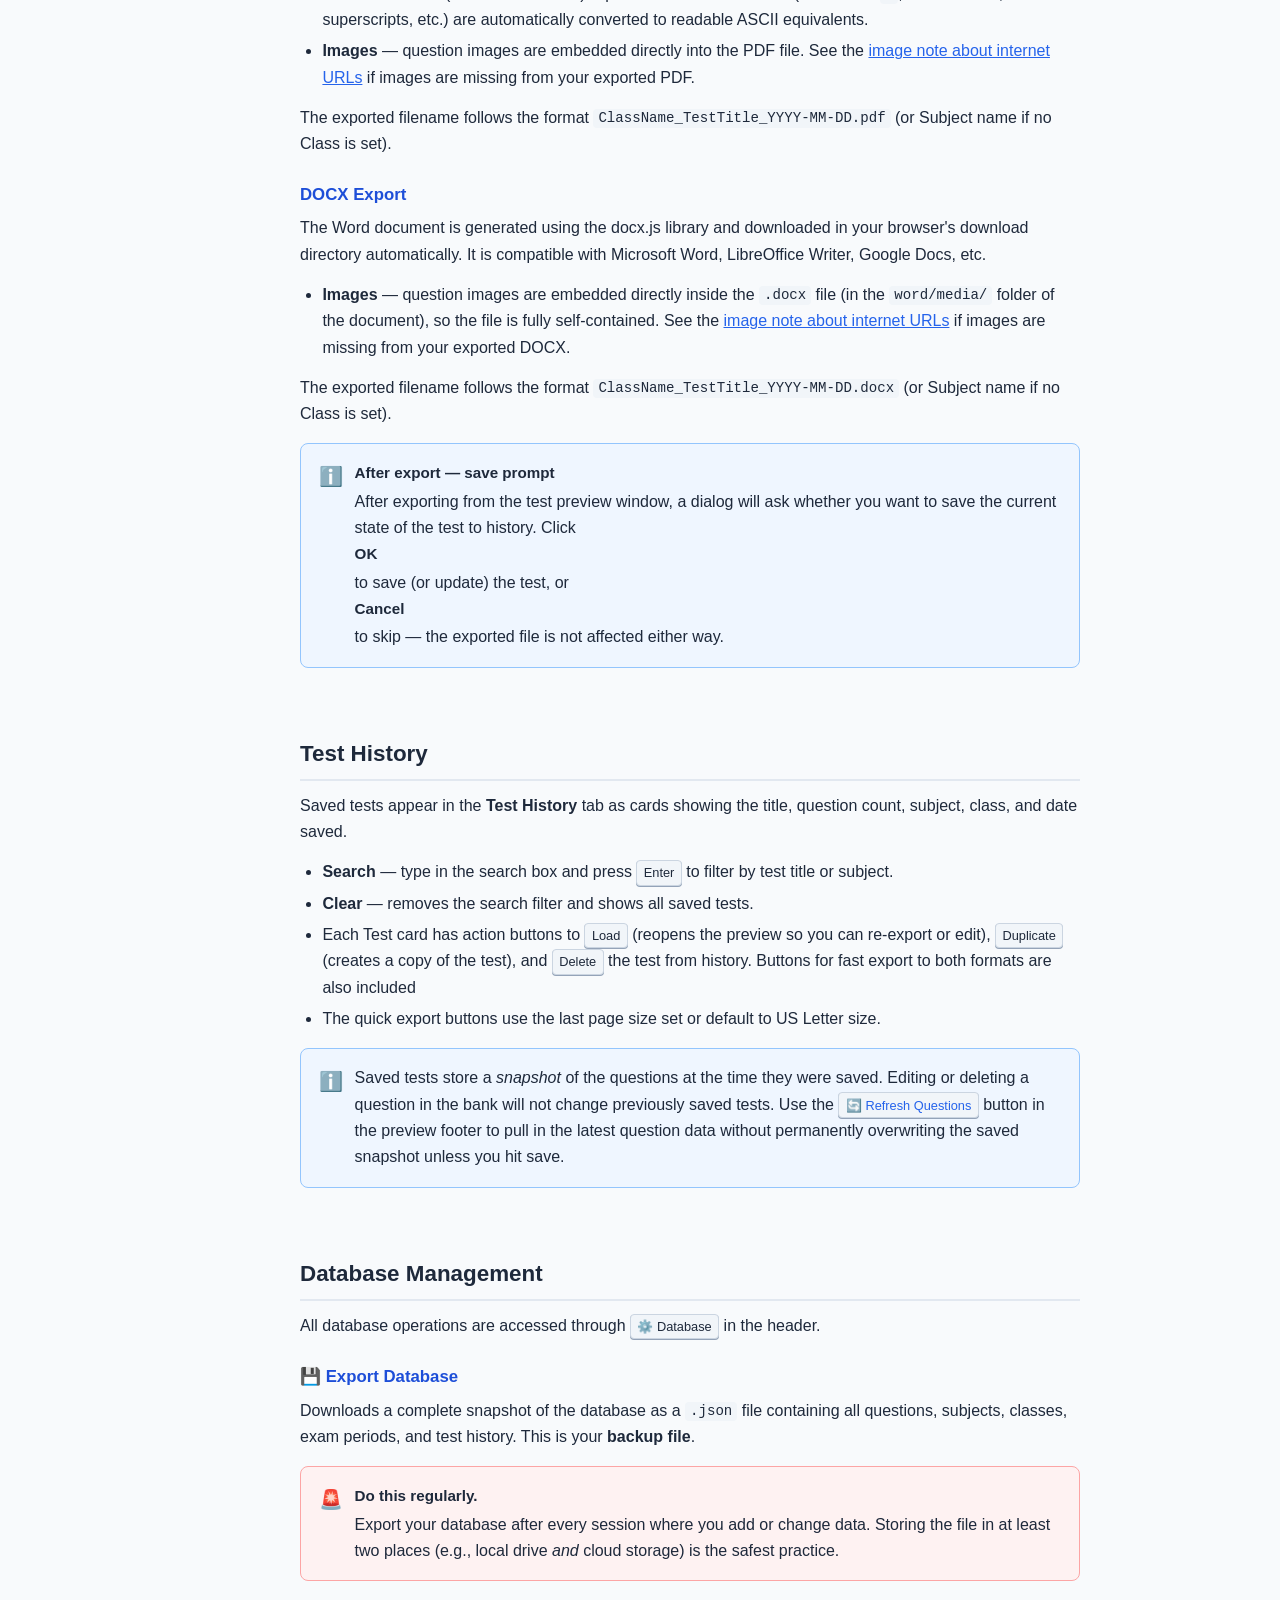
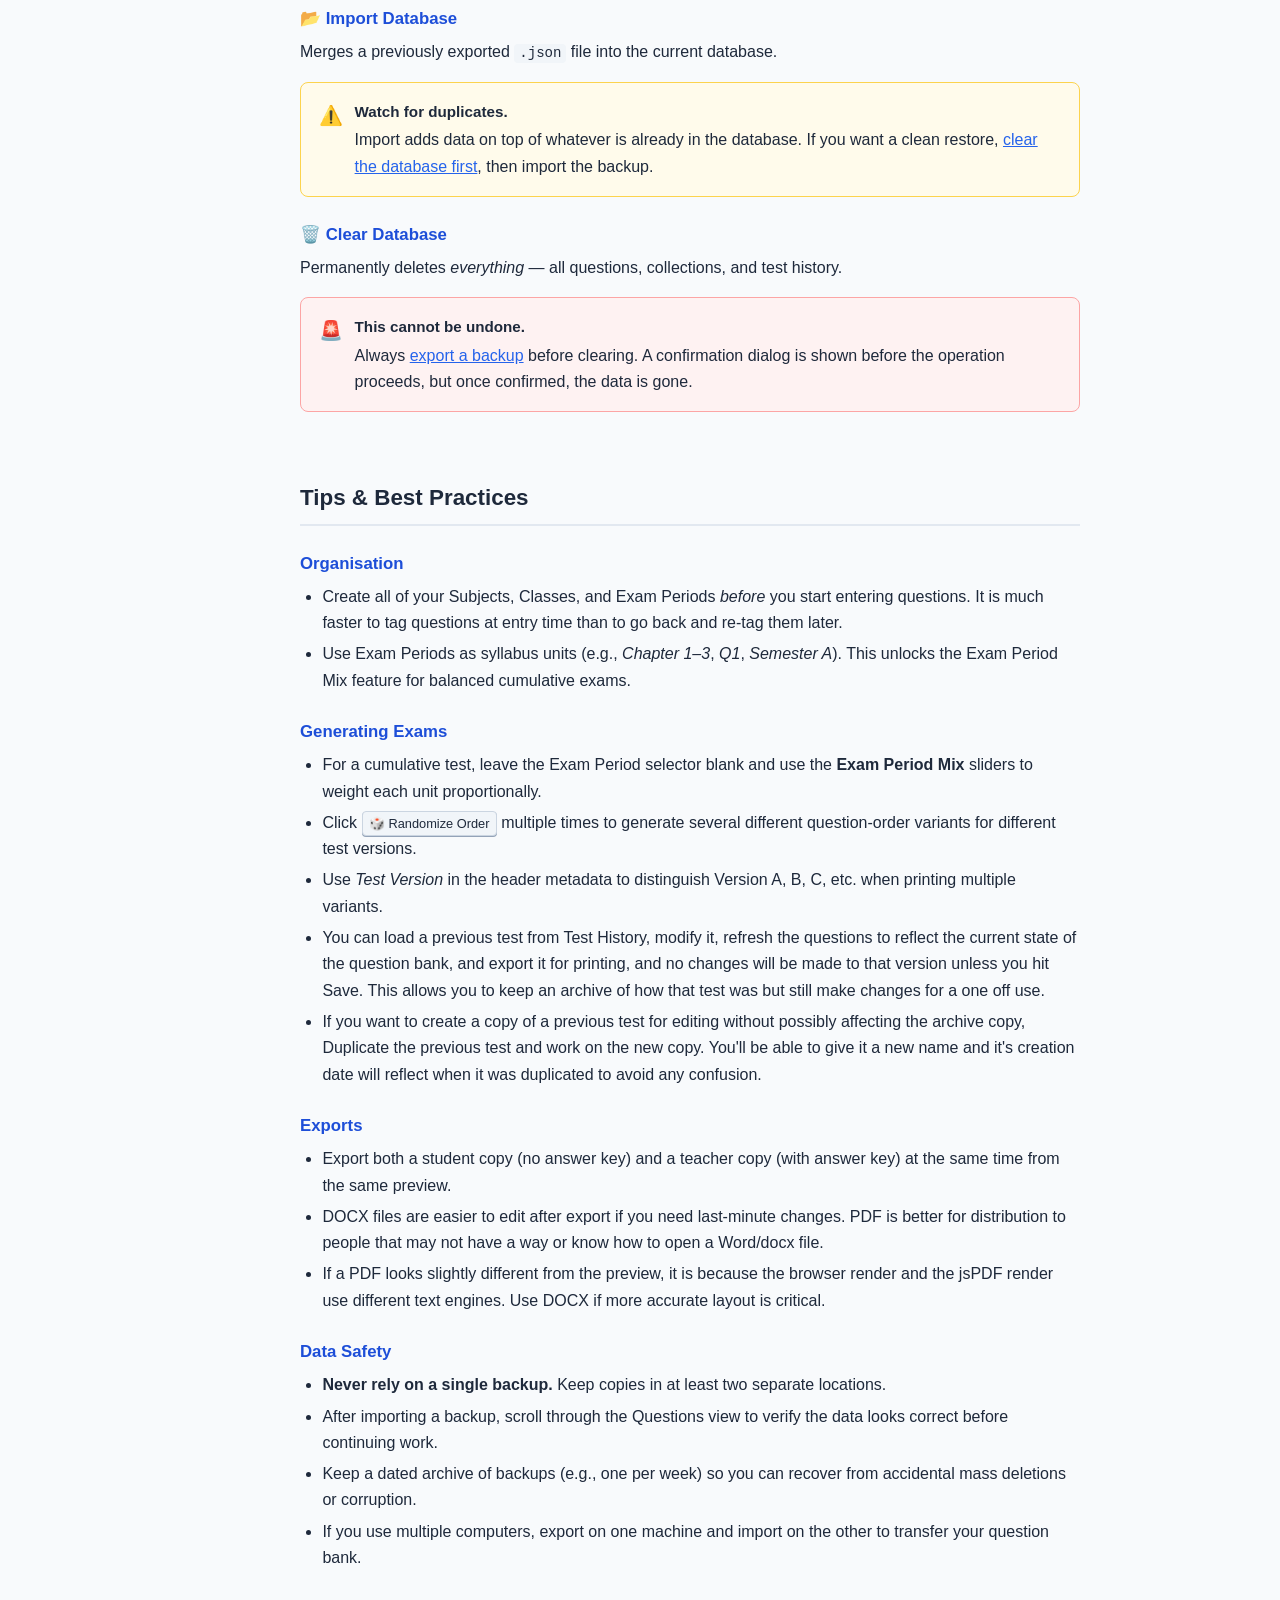
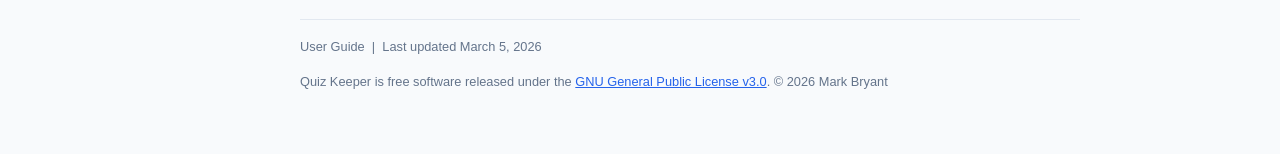
==== commit b9cb6a7b: "Changed default export page size, added Letter/A4 toggle button, updated documentation." ====
--- a/help.html
+++ b/help.html
@@ -660,9 +660,9 @@
     <!-- ───────────────────────── EXPORT ───────────────────────── -->
     <section id="export">
         <h2>Exporting a Test</h2>
-        <p>Click <kbd>📄 Export Test</kbd> in the preview footer to open the export panel.</p>
-        <ul>
-            <li>Tick <strong>Include Answer Key</strong> if you want the answers included inline with the questions and printed at the end of the document. The answer key and the non-answer key versions of the test should be exported separately.</li>
+        <p>In the menu at the bottom of Test Preview screen, set export page size by setting toggle <kbd>Size: Letter</kbd> or <kbd>Size: A4</kbd>, then click <kbd>📄 Export Test</kbd>.</p>
+        <ul>
+            <li>Tick <strong>Generate Answer Key</strong> to make a key with  answers included inline with the questions and printed at the end of the document. The answer key and the non-answer key versions of the test should be exported separately.</li>
             <li>Choose <kbd>📄 Export as PDF</kbd> or <kbd>📝 Export as DOCX</kbd>.</li>
         </ul>
 
@@ -670,20 +670,14 @@
         <p>The PDF is generated in the browser using jsPDF and downloaded in your browser's download directory automatically. Formatting notes:</p>
         <ul>
             <li>Font is Helvetica (standard PDF font). Special Unicode characters (arrows like <code>→</code>, Greek letters, superscripts, etc.) are automatically converted to readable ASCII equivalents.</li>
-            <li>Questions are kept intact across page breaks — a question will not be split between pages.</li>
-            <li>Short multiple choice options are laid out on one inline line; longer options are bulleted.</li>
-            <li>Matching questions shuffle the right-column items randomly on each export.</li>
-            <li>If an answer key is included, it is included inline with the questions and placed on a new page at the end.</li>
-            <li><strong>Images</strong> — question images are embedded directly into the PDF file at an enlarged size for print clarity. See the <a href="#question-images">image note about internet URLs</a> if images are missing from your exported PDF.</li>
+            <li><strong>Images</strong> — question images are embedded directly into the PDF file. See the <a href="#question-images">image note about internet URLs</a> if images are missing from your exported PDF.</li>
         </ul>
 
         <p>The exported filename follows the format <code>ClassName_TestTitle_YYYY-MM-DD.pdf</code> (or Subject name if no Class is set).</p>
 
         <h3 id="docx-export">DOCX Export</h3>
-        <p>The Word document is generated using the docx.js library and downloaded in your browser's download directory automatically. It is compatible with Microsoft Word, LibreOffice Writer, and Google Docs.</p>
-        <ul>
-            <li>Question blocks use Word's "keep together" paragraph property so they are not split across pages.</li>
-            <li>All header metadata, section instructions, and answer key options behave the same as in the PDF export.</li>
+        <p>The Word document is generated using the docx.js library and downloaded in your browser's download directory automatically. It is compatible with Microsoft Word, LibreOffice Writer, Google Docs, etc.</p>
+        <ul>
             <li><strong>Images</strong> — question images are embedded directly inside the <code>.docx</code> file (in the <code>word/media/</code> folder of the document), so the file is fully self-contained. See the <a href="#question-images">image note about internet URLs</a> if images are missing from your exported DOCX.</li>
         </ul>
 
@@ -706,6 +700,7 @@
             <li><strong>Search</strong> — type in the search box and press <kbd>Enter</kbd> to filter by test title or subject.</li>
             <li><strong>Clear</strong> — removes the search filter and shows all saved tests.</li>
             <li>Each Test card has action buttons to <kbd>Load</kbd> (reopens the preview so you can re-export or edit), <kbd>Duplicate</kbd> (creates a copy of the test), and <kbd>Delete</kbd> the test from history. Buttons for fast export to both formats are also included</li>
+            <li>The quick export buttons use the last page size set or default to US Letter size.</li>
         </ul>
 
         <div class="callout info">
